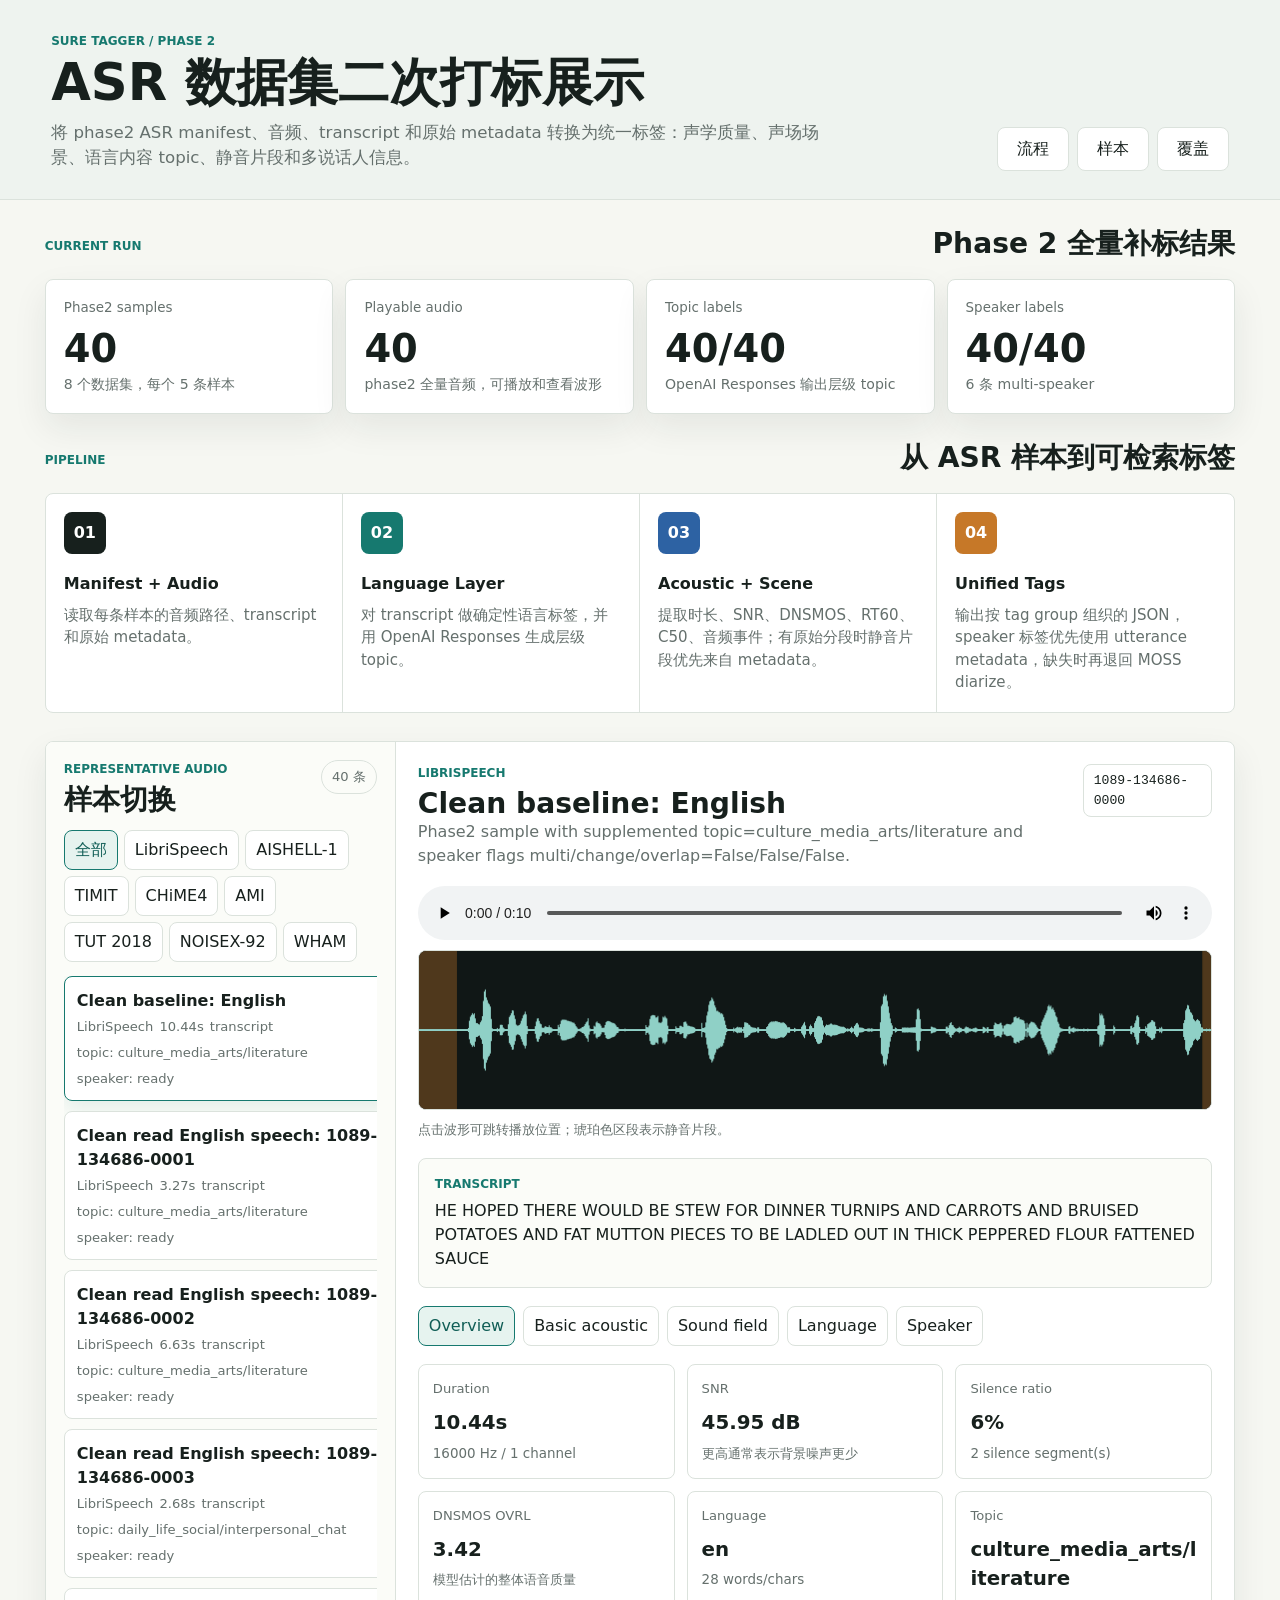
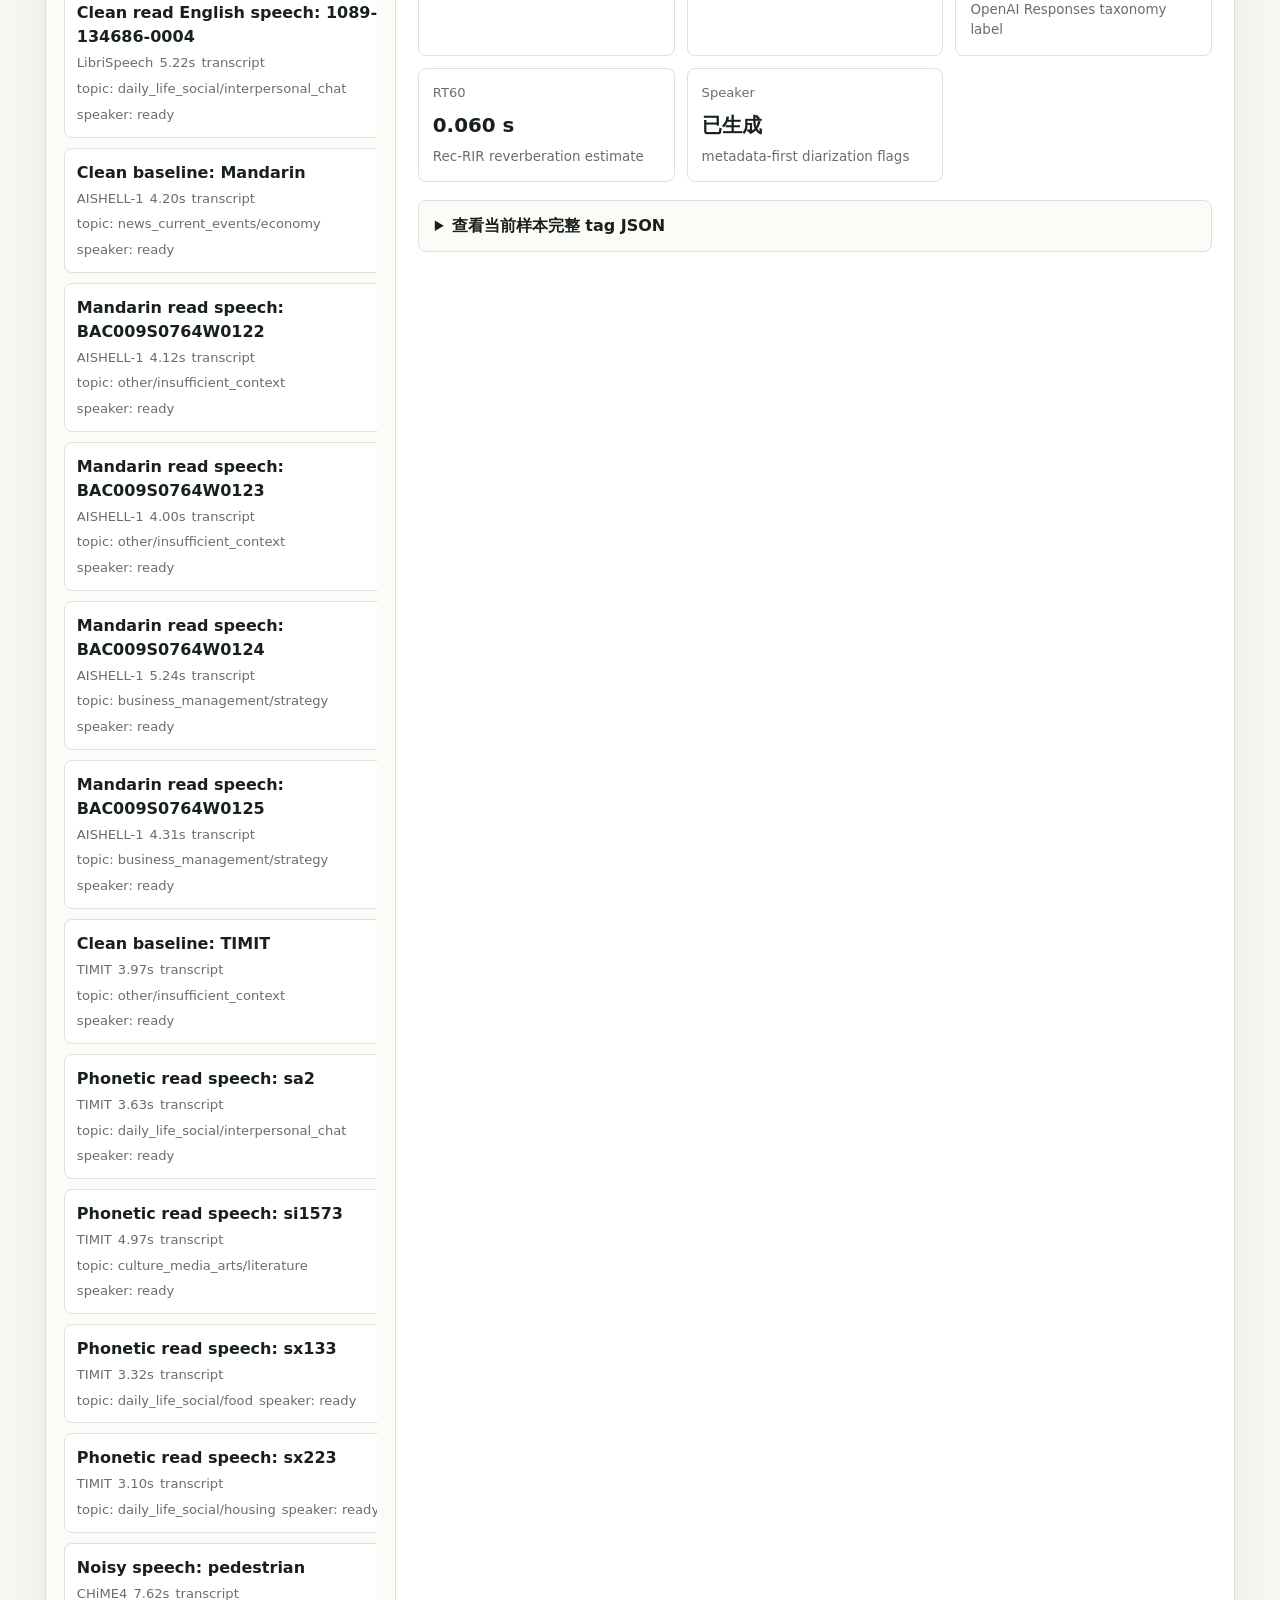
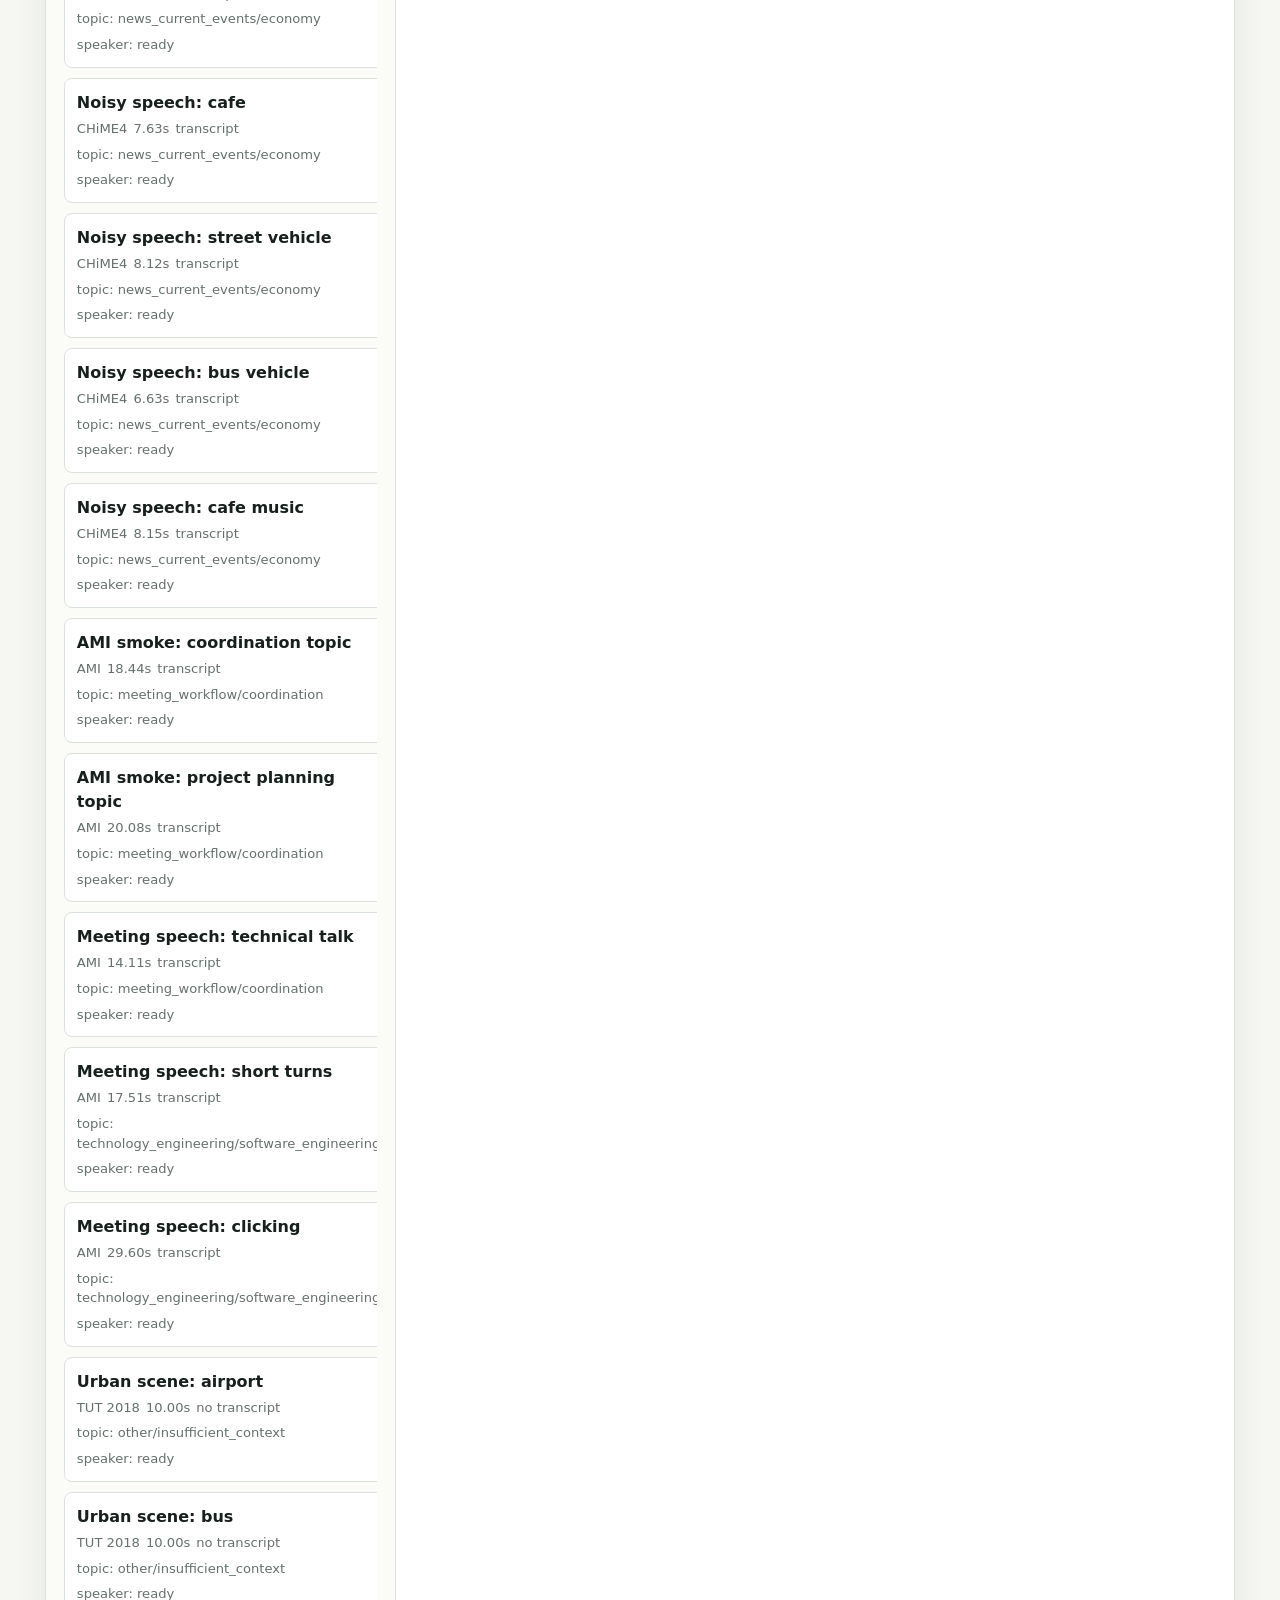
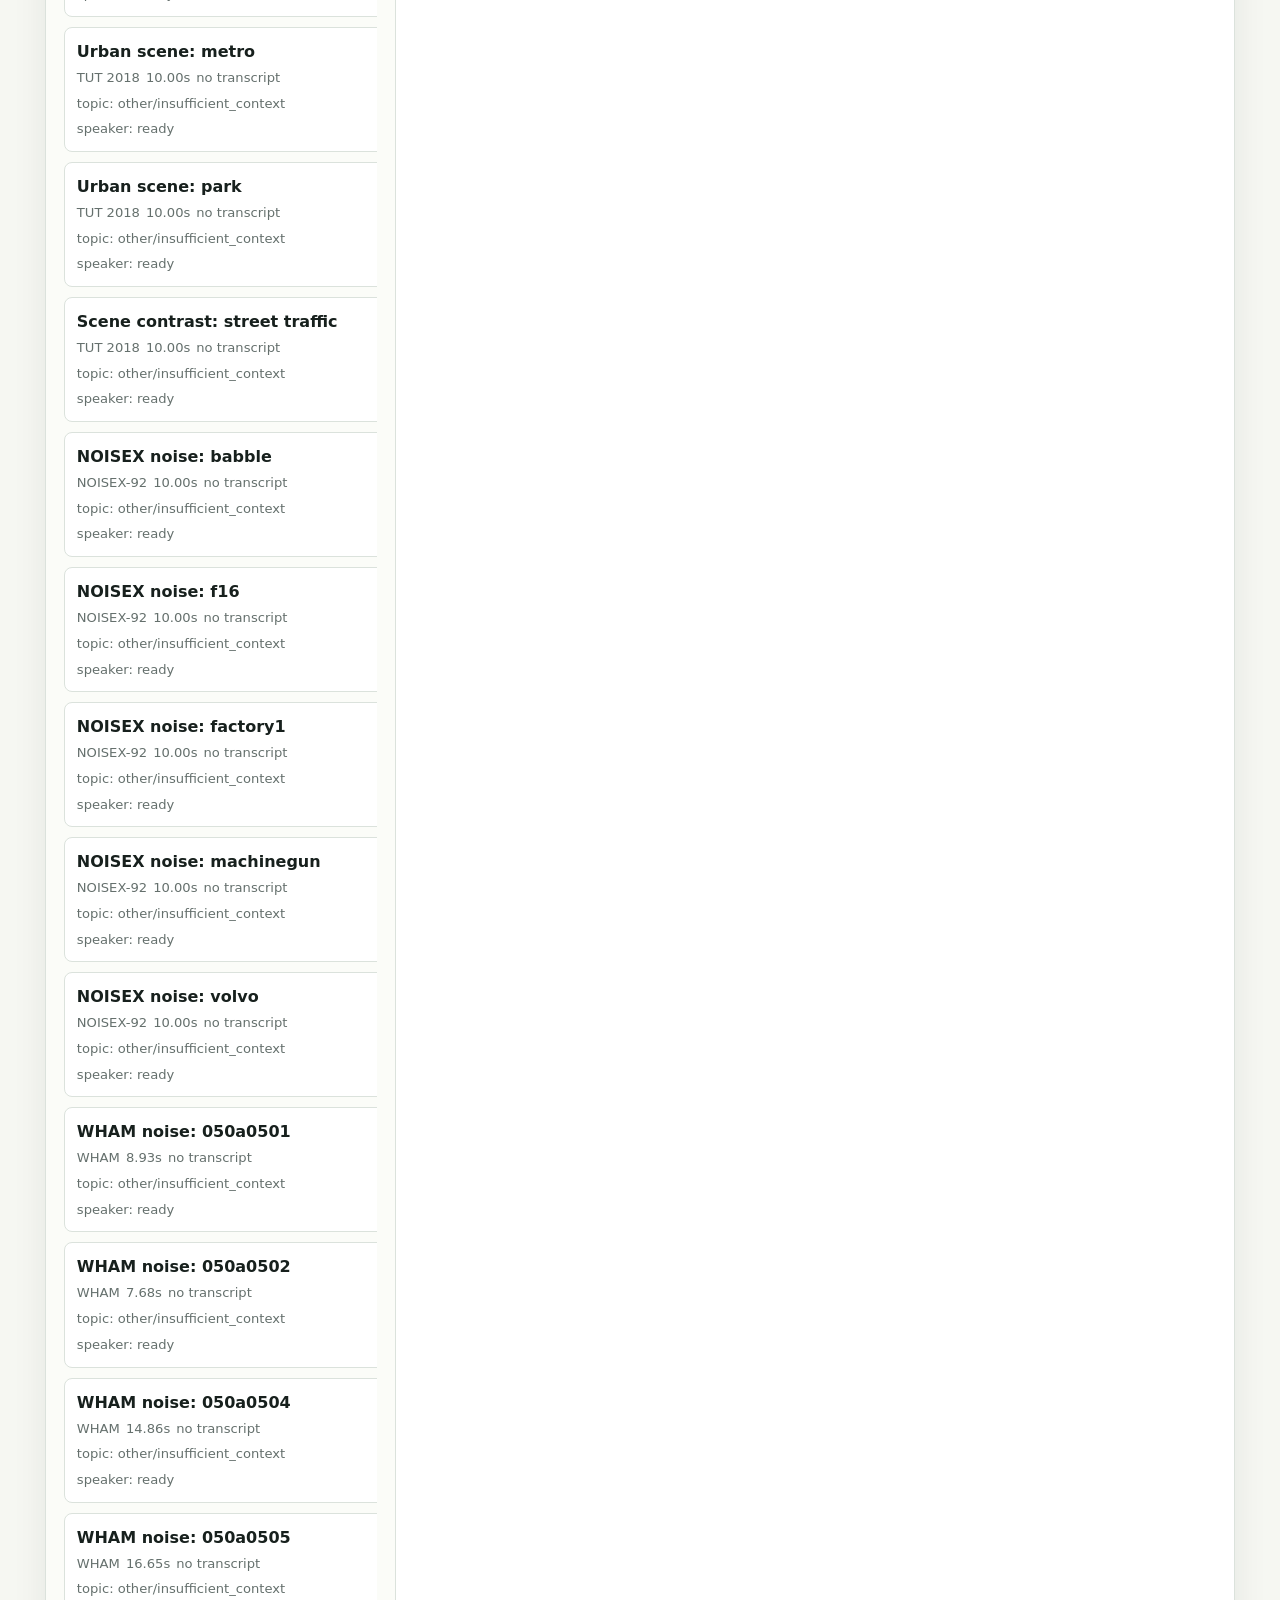
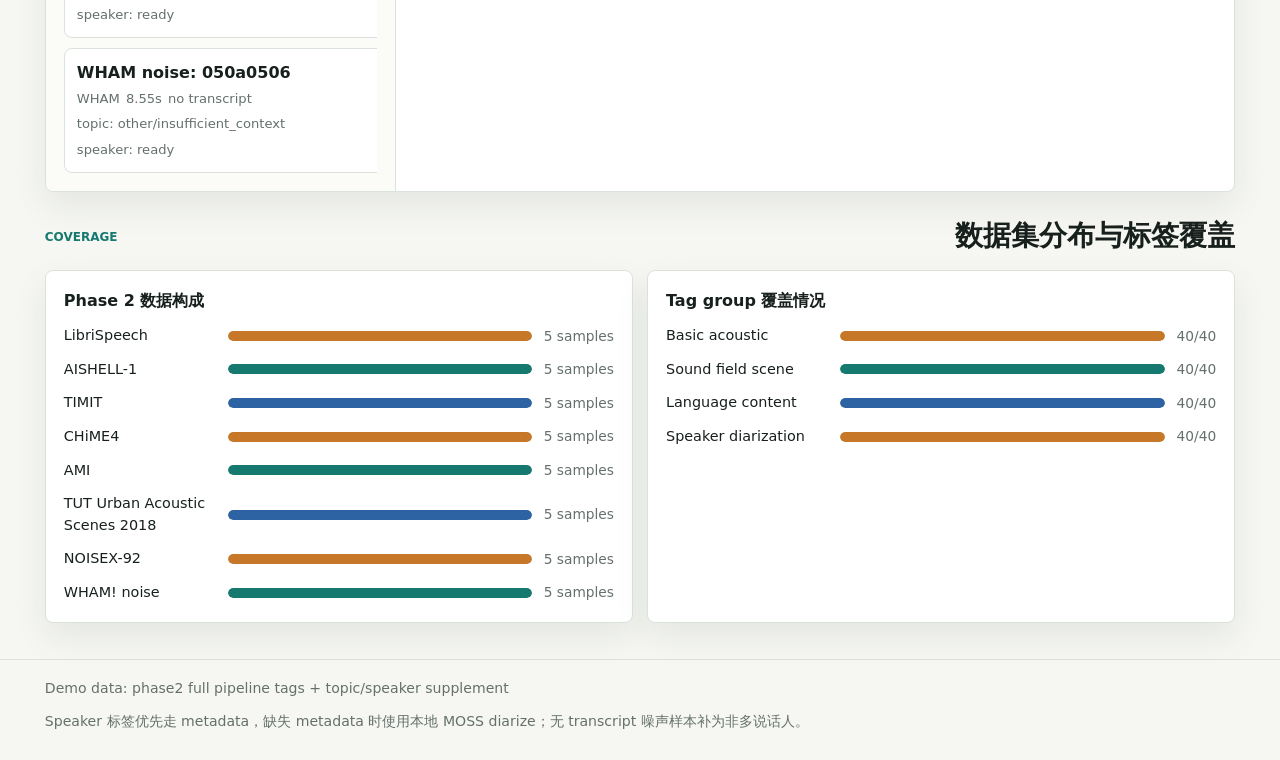
==== index.html @ 0c5f57d6 "Publish full phase2 topic speaker demo" ====
<!doctype html>
<html lang="zh-CN">
  <head>
    <meta charset="utf-8" />
    <meta name="viewport" content="width=device-width, initial-scale=1" />
    <title>ASR 数据集二次打标 Demo</title>
    <link rel="stylesheet" href="styles.css" />
  </head>
  <body>
    <header class="topbar">
      <div>
        <p class="eyebrow">Sure Tagger / Phase 2</p>
        <h1>ASR 数据集二次打标展示</h1>
        <p class="lead">
          将 phase2 ASR manifest、音频、transcript 和原始 metadata 转换为统一标签：声学质量、声场场景、语言内容 topic、静音片段和多说话人信息。
        </p>
      </div>
      <nav class="topnav" aria-label="页面导航">
        <a href="#workflow">流程</a>
        <a href="#samples">样本</a>
        <a href="#coverage">覆盖</a>
      </nav>
    </header>

    <main>
      <section class="summary-band" aria-labelledby="summary-title">
        <div class="section-heading">
          <p class="eyebrow">Current run</p>
          <h2 id="summary-title">Phase 2 全量补标结果</h2>
        </div>
        <div class="metric-grid" id="metricGrid"></div>
      </section>

      <section class="workflow-band" id="workflow" aria-labelledby="workflow-title">
        <div class="section-heading">
          <p class="eyebrow">Pipeline</p>
          <h2 id="workflow-title">从 ASR 样本到可检索标签</h2>
        </div>
        <div class="pipeline">
          <article class="pipeline-step">
            <span class="step-index">01</span>
            <h3>Manifest + Audio</h3>
            <p>读取每条样本的音频路径、transcript 和原始 metadata。</p>
          </article>
          <article class="pipeline-step">
            <span class="step-index">02</span>
            <h3>Language Layer</h3>
            <p>对 transcript 做确定性语言标签，并用 OpenAI Responses 生成层级 topic。</p>
          </article>
          <article class="pipeline-step">
            <span class="step-index">03</span>
            <h3>Acoustic + Scene</h3>
            <p>提取时长、SNR、DNSMOS、RT60、C50、音频事件；有原始分段时静音片段优先来自 metadata。</p>
          </article>
          <article class="pipeline-step">
            <span class="step-index">04</span>
            <h3>Unified Tags</h3>
            <p>输出按 tag group 组织的 JSON，speaker 标签优先使用 utterance metadata，缺失时再退回 MOSS diarize。</p>
          </article>
        </div>
      </section>

      <section class="workspace" id="samples" aria-labelledby="samples-title">
        <aside class="sample-rail">
          <div class="rail-heading">
            <div>
              <p class="eyebrow">Representative audio</p>
              <h2 id="samples-title">样本切换</h2>
            </div>
            <span class="count-pill" id="visibleCount"></span>
          </div>
          <div class="filter-row" id="filterRow" aria-label="按数据集筛选"></div>
          <div class="sample-list" id="sampleList"></div>
        </aside>

        <section class="sample-detail" aria-live="polite">
          <div class="detail-header">
            <div>
              <p class="eyebrow" id="activeDataset"></p>
              <h2 id="activeTitle"></h2>
              <p class="sample-note" id="activeNote"></p>
            </div>
            <div class="sample-id" id="activeSampleId"></div>
          </div>

          <div class="audio-stage">
            <audio id="audioPlayer" controls preload="metadata"></audio>
            <canvas id="waveform" height="160" aria-label="音频波形"></canvas>
            <div class="waveform-hint">点击波形可跳转播放位置；琥珀色区段表示静音片段。</div>
          </div>

          <div class="transcript-strip">
            <div>
              <p class="eyebrow">Transcript</p>
              <p class="transcript" id="transcriptText"></p>
            </div>
          </div>

          <div class="tag-toolbar" id="tagToolbar" role="tablist" aria-label="标签分组"></div>
          <div class="tag-grid" id="tagGrid"></div>

          <details class="json-panel">
            <summary>查看当前样本完整 tag JSON</summary>
            <pre id="rawJson"></pre>
          </details>
        </section>
      </section>

      <section class="coverage-band" id="coverage" aria-labelledby="coverage-title">
        <div class="section-heading">
          <p class="eyebrow">Coverage</p>
          <h2 id="coverage-title">数据集分布与标签覆盖</h2>
        </div>
        <div class="coverage-grid">
          <div class="coverage-panel">
            <h3>Phase 2 数据构成</h3>
            <div id="datasetBars"></div>
          </div>
          <div class="coverage-panel">
            <h3>Tag group 覆盖情况</h3>
            <div id="coverageBars"></div>
          </div>
        </div>
      </section>
    </main>

    <footer class="footer">
      <span>Demo data: phase2 full pipeline tags + topic/speaker supplement</span>
      <span>Speaker 标签优先走 metadata，缺失 metadata 时使用本地 MOSS diarize；无 transcript 噪声样本补为非多说话人。</span>
    </footer>

    <script src="data.js"></script>
    <script src="app.js"></script>
  </body>
</html>
---- styles.css ----
:root {
  --bg: #f6f7f2;
  --surface: #ffffff;
  --surface-strong: #eef3ef;
  --ink: #17201d;
  --muted: #65706d;
  --line: #dbe2dc;
  --teal: #16796f;
  --blue: #2d62a3;
  --amber: #c67828;
  --red: #b14b4b;
  --violet: #6a5aa8;
  --shadow: 0 14px 34px rgba(30, 42, 38, 0.08);
}

* {
  box-sizing: border-box;
}

html {
  scroll-behavior: smooth;
}

body {
  margin: 0;
  background: var(--bg);
  color: var(--ink);
  font-family:
    Inter, ui-sans-serif, system-ui, -apple-system, BlinkMacSystemFont, "Segoe UI",
    sans-serif;
  line-height: 1.5;
}

button,
input,
select,
textarea {
  font: inherit;
}

button {
  cursor: pointer;
}

.topbar {
  display: grid;
  grid-template-columns: minmax(0, 1fr) auto;
  gap: 24px;
  align-items: end;
  padding: 32px clamp(18px, 4vw, 56px) 28px;
  background: var(--surface-strong);
  border-bottom: 1px solid var(--line);
}

.eyebrow {
  margin: 0 0 6px;
  color: var(--teal);
  font-size: 0.75rem;
  font-weight: 760;
  letter-spacing: 0;
  text-transform: uppercase;
}

h1,
h2,
h3,
p {
  margin-top: 0;
}

h1 {
  max-width: 920px;
  margin-bottom: 12px;
  font-size: clamp(2rem, 4vw, 4.4rem);
  line-height: 1.04;
  letter-spacing: 0;
}

h2 {
  margin-bottom: 0;
  font-size: clamp(1.35rem, 2.2vw, 2rem);
  line-height: 1.15;
}

h3 {
  margin-bottom: 8px;
  font-size: 1rem;
}

.lead {
  max-width: 780px;
  margin-bottom: 0;
  color: var(--muted);
  font-size: 1.04rem;
}

.topnav {
  display: flex;
  flex-wrap: wrap;
  gap: 8px;
  justify-content: flex-end;
}

.topnav a {
  min-width: 72px;
  padding: 9px 12px;
  border: 1px solid var(--line);
  border-radius: 8px;
  color: var(--ink);
  text-align: center;
  text-decoration: none;
  background: var(--surface);
}

.topnav a:hover {
  border-color: var(--teal);
  color: var(--teal);
}

main {
  display: grid;
  gap: 28px;
  padding: 28px clamp(14px, 3.5vw, 48px) 36px;
}

.summary-band,
.workflow-band,
.coverage-band {
  display: grid;
  gap: 18px;
}

.section-heading {
  display: flex;
  justify-content: space-between;
  gap: 18px;
  align-items: end;
}

.metric-grid {
  display: grid;
  grid-template-columns: repeat(4, minmax(0, 1fr));
  gap: 12px;
}

.metric-card {
  min-height: 118px;
  padding: 18px;
  border: 1px solid var(--line);
  border-radius: 8px;
  background: var(--surface);
  box-shadow: var(--shadow);
}

.metric-label {
  margin-bottom: 12px;
  color: var(--muted);
  font-size: 0.84rem;
}

.metric-value {
  margin-bottom: 6px;
  font-size: clamp(1.8rem, 3vw, 3rem);
  font-weight: 780;
  line-height: 1;
}

.metric-caption {
  margin-bottom: 0;
  color: var(--muted);
  font-size: 0.88rem;
}

.pipeline {
  display: grid;
  grid-template-columns: repeat(4, minmax(0, 1fr));
  border: 1px solid var(--line);
  border-radius: 8px;
  overflow: hidden;
  background: var(--surface);
}

.pipeline-step {
  min-height: 184px;
  padding: 18px;
  border-right: 1px solid var(--line);
}

.pipeline-step:last-child {
  border-right: 0;
}

.step-index {
  display: inline-flex;
  width: 42px;
  height: 42px;
  align-items: center;
  justify-content: center;
  margin-bottom: 18px;
  border-radius: 8px;
  background: var(--ink);
  color: white;
  font-weight: 760;
}

.pipeline-step:nth-child(2) .step-index {
  background: var(--teal);
}

.pipeline-step:nth-child(3) .step-index {
  background: var(--blue);
}

.pipeline-step:nth-child(4) .step-index {
  background: var(--amber);
}

.pipeline-step p {
  margin-bottom: 0;
  color: var(--muted);
  font-size: 0.94rem;
}

.workspace {
  display: grid;
  grid-template-columns: minmax(280px, 350px) minmax(0, 1fr);
  min-height: 680px;
  border: 1px solid var(--line);
  border-radius: 8px;
  overflow: hidden;
  background: var(--surface);
  box-shadow: var(--shadow);
}

.sample-rail {
  display: grid;
  grid-template-rows: auto auto minmax(0, 1fr);
  gap: 14px;
  padding: 18px;
  border-right: 1px solid var(--line);
  background: #fbfcf8;
}

.rail-heading,
.detail-header {
  display: flex;
  gap: 16px;
  align-items: flex-start;
  justify-content: space-between;
}

.count-pill,
.sample-id {
  display: inline-flex;
  max-width: 220px;
  min-height: 34px;
  align-items: center;
  justify-content: center;
  padding: 6px 10px;
  border: 1px solid var(--line);
  border-radius: 999px;
  color: var(--muted);
  font-size: 0.82rem;
  white-space: nowrap;
}

.sample-id {
  border-radius: 8px;
  color: var(--ink);
  font-family: ui-monospace, SFMono-Regular, Menlo, Consolas, monospace;
  white-space: normal;
  overflow-wrap: anywhere;
}

.filter-row {
  display: flex;
  flex-wrap: wrap;
  gap: 6px;
}

.filter-row button,
.tag-toolbar button {
  min-height: 36px;
  padding: 7px 10px;
  border: 1px solid var(--line);
  border-radius: 8px;
  background: var(--surface);
  color: var(--ink);
}

.filter-row button:hover,
.tag-toolbar button:hover {
  border-color: var(--teal);
}

.filter-row button.is-active,
.tag-toolbar button.is-active {
  border-color: var(--teal);
  background: #e6f3ef;
  color: #0f5d55;
}

.sample-list {
  display: grid;
  align-content: start;
  gap: 10px;
  min-height: 0;
  overflow: auto;
  padding-right: 2px;
}

.sample-button {
  width: 100%;
  padding: 12px;
  border: 1px solid var(--line);
  border-radius: 8px;
  background: var(--surface);
  color: var(--ink);
  text-align: left;
}

.sample-button:hover,
.sample-button.is-active {
  border-color: var(--teal);
  box-shadow: 0 8px 20px rgba(22, 121, 111, 0.1);
}

.sample-title {
  display: flex;
  gap: 8px;
  align-items: center;
  justify-content: space-between;
  margin-bottom: 4px;
  font-weight: 750;
}

.sample-meta {
  display: flex;
  flex-wrap: wrap;
  gap: 6px;
  color: var(--muted);
  font-size: 0.82rem;
}

.dataset-dot {
  width: 10px;
  height: 10px;
  flex: 0 0 auto;
  border-radius: 50%;
  background: var(--teal);
}

.sample-detail {
  display: grid;
  align-content: start;
  gap: 18px;
  min-width: 0;
  padding: 22px;
}

.sample-note {
  max-width: 760px;
  margin-bottom: 0;
  color: var(--muted);
}

.audio-stage {
  display: grid;
  gap: 10px;
}

audio {
  width: 100%;
}

#waveform {
  display: block;
  width: 100%;
  height: 160px;
  border: 1px solid var(--line);
  border-radius: 8px;
  background: #101716;
}

.waveform-hint {
  color: var(--muted);
  font-size: 0.84rem;
}

.transcript-strip {
  padding: 16px;
  border: 1px solid var(--line);
  border-radius: 8px;
  background: #fbfcf8;
}

.transcript {
  margin-bottom: 0;
  color: var(--ink);
  font-size: 1rem;
}

.transcript.is-empty {
  color: var(--muted);
}

.tag-toolbar {
  display: flex;
  flex-wrap: wrap;
  gap: 8px;
}

.tag-grid {
  display: grid;
  grid-template-columns: repeat(3, minmax(0, 1fr));
  gap: 12px;
}

.tag-card {
  min-height: 104px;
  padding: 14px;
  border: 1px solid var(--line);
  border-radius: 8px;
  background: var(--surface);
}

.tag-card.is-null {
  background: #f7f7f2;
}

.tag-label {
  margin-bottom: 9px;
  color: var(--muted);
  font-size: 0.82rem;
}

.tag-value {
  margin-bottom: 6px;
  font-size: 1.24rem;
  font-weight: 760;
  overflow-wrap: anywhere;
}

.tag-subtext {
  margin-bottom: 0;
  color: var(--muted);
  font-size: 0.84rem;
  overflow-wrap: anywhere;
}

.badge-row {
  display: flex;
  flex-wrap: wrap;
  gap: 6px;
}

.badge {
  display: inline-flex;
  min-height: 28px;
  align-items: center;
  padding: 4px 8px;
  border-radius: 999px;
  background: #edf1f6;
  color: #294a73;
  font-size: 0.82rem;
  font-weight: 680;
}

.badge.teal {
  background: #e6f3ef;
  color: #0f5d55;
}

.badge.amber {
  background: #f8ebda;
  color: #86501c;
}

.badge.red {
  background: #f8e5e3;
  color: #8a3939;
}

.json-panel {
  border: 1px solid var(--line);
  border-radius: 8px;
  background: #fbfcf8;
}

.json-panel summary {
  padding: 13px 16px;
  cursor: pointer;
  font-weight: 720;
}

.json-panel pre {
  max-height: 420px;
  margin: 0;
  padding: 0 16px 16px;
  overflow: auto;
  color: #28302d;
  font-size: 0.86rem;
  line-height: 1.55;
  white-space: pre-wrap;
}

.coverage-grid {
  display: grid;
  grid-template-columns: repeat(2, minmax(0, 1fr));
  gap: 14px;
}

.coverage-panel {
  padding: 18px;
  border: 1px solid var(--line);
  border-radius: 8px;
  background: var(--surface);
  box-shadow: var(--shadow);
}

.bar-row {
  display: grid;
  grid-template-columns: minmax(120px, 1fr) minmax(140px, 2fr) auto;
  gap: 12px;
  align-items: center;
  margin-top: 12px;
}

.bar-label {
  color: var(--ink);
  font-size: 0.9rem;
  overflow-wrap: anywhere;
}

.bar-track {
  height: 10px;
  border-radius: 999px;
  overflow: hidden;
  background: #e9eee8;
}

.bar-fill {
  height: 100%;
  border-radius: 999px;
  background: var(--teal);
}

.bar-row:nth-child(3n) .bar-fill {
  background: var(--blue);
}

.bar-row:nth-child(3n + 1) .bar-fill {
  background: var(--amber);
}

.bar-value {
  color: var(--muted);
  font-size: 0.86rem;
  white-space: nowrap;
}

.footer {
  display: flex;
  flex-wrap: wrap;
  gap: 12px;
  justify-content: space-between;
  padding: 18px clamp(14px, 3.5vw, 48px) 28px;
  border-top: 1px solid var(--line);
  color: var(--muted);
  font-size: 0.88rem;
}

@media (max-width: 1040px) {
  .metric-grid,
  .pipeline,
  .tag-grid {
    grid-template-columns: repeat(2, minmax(0, 1fr));
  }

  .pipeline-step:nth-child(2) {
    border-right: 0;
  }

  .pipeline-step {
    border-bottom: 1px solid var(--line);
  }

  .pipeline-step:nth-child(n + 3) {
    border-bottom: 0;
  }

  .workspace,
  .coverage-grid {
    grid-template-columns: 1fr;
  }

  .sample-rail {
    border-right: 0;
    border-bottom: 1px solid var(--line);
  }

  .sample-list {
    max-height: 360px;
  }
}

@media (max-width: 680px) {
  .topbar {
    grid-template-columns: 1fr;
    align-items: start;
  }

  .topnav {
    justify-content: flex-start;
  }

  .metric-grid,
  .pipeline,
  .tag-grid {
    grid-template-columns: 1fr;
  }

  .pipeline-step,
  .pipeline-step:nth-child(2),
  .pipeline-step:nth-child(n + 3) {
    border-right: 0;
    border-bottom: 1px solid var(--line);
  }

  .pipeline-step:last-child {
    border-bottom: 0;
  }

  .bar-row {
    grid-template-columns: 1fr;
    gap: 6px;
  }

  .detail-header,
  .rail-heading,
  .section-heading {
    display: grid;
  }
}
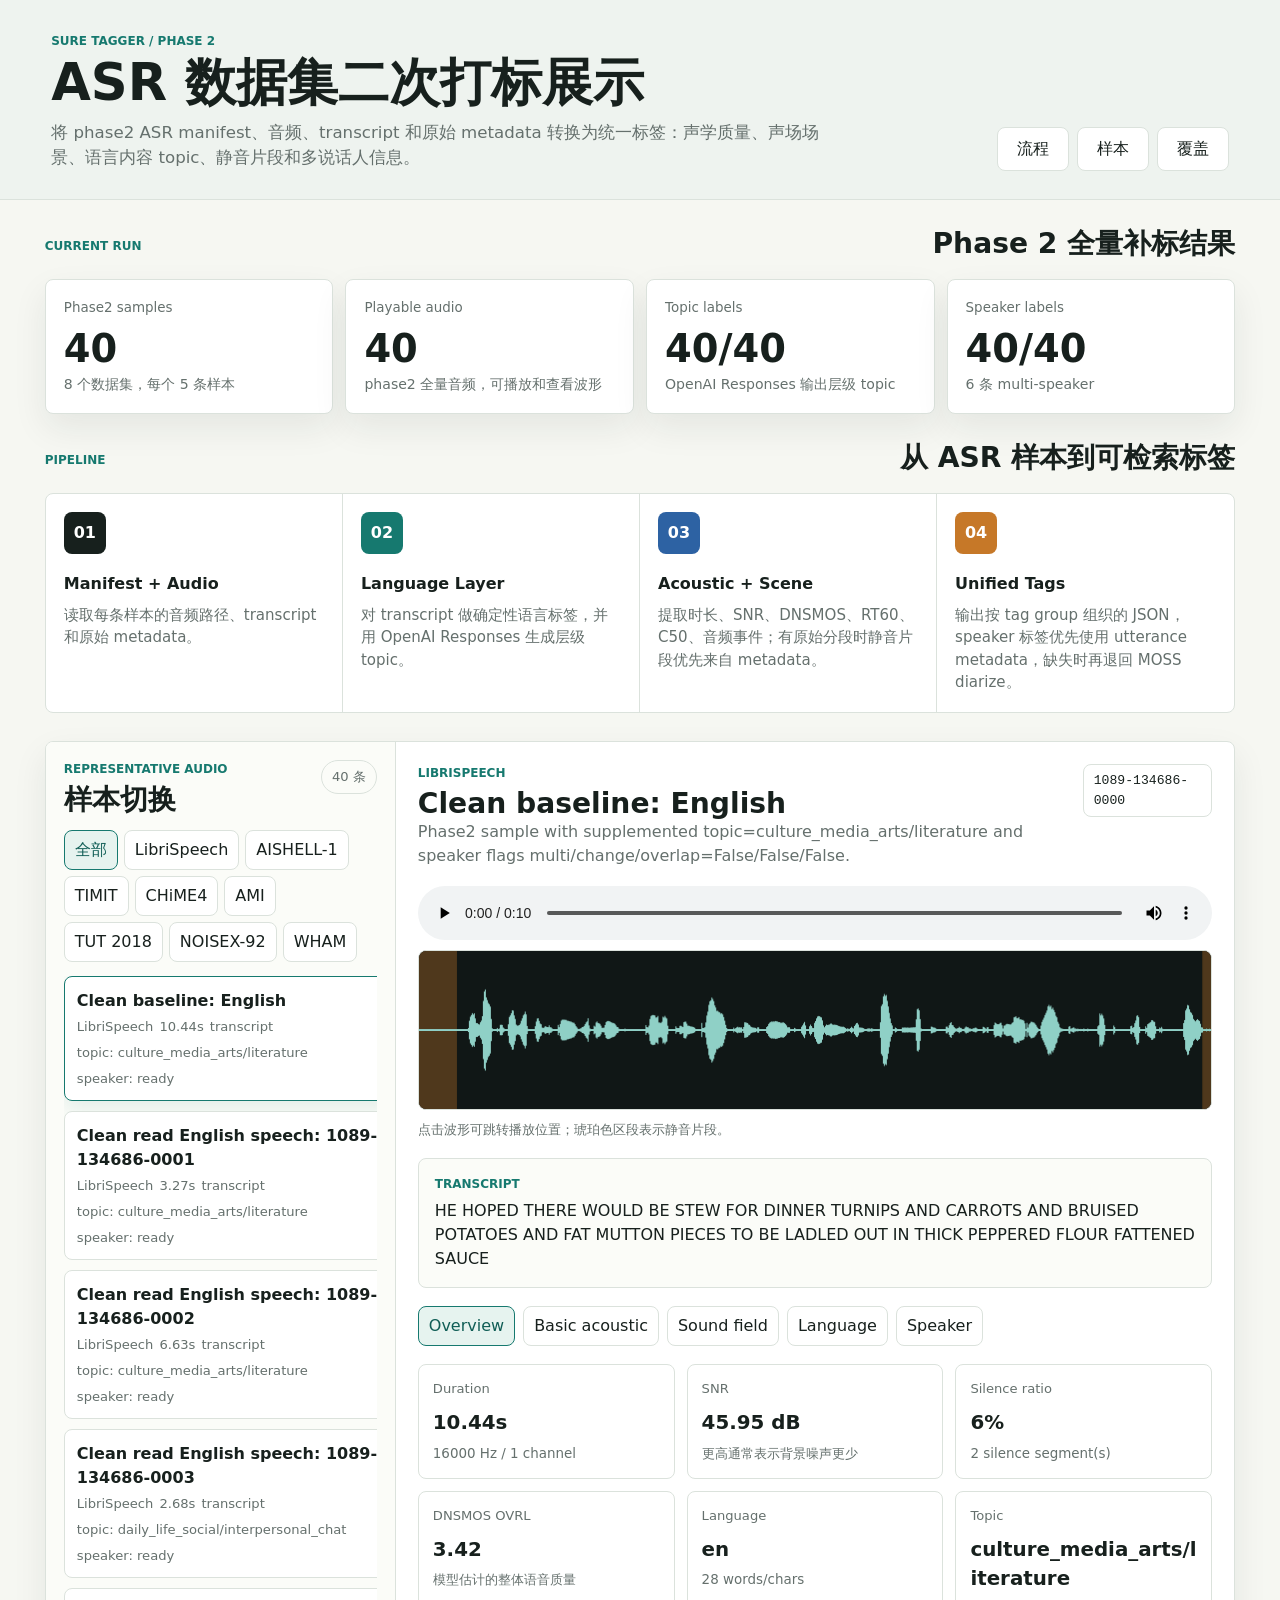
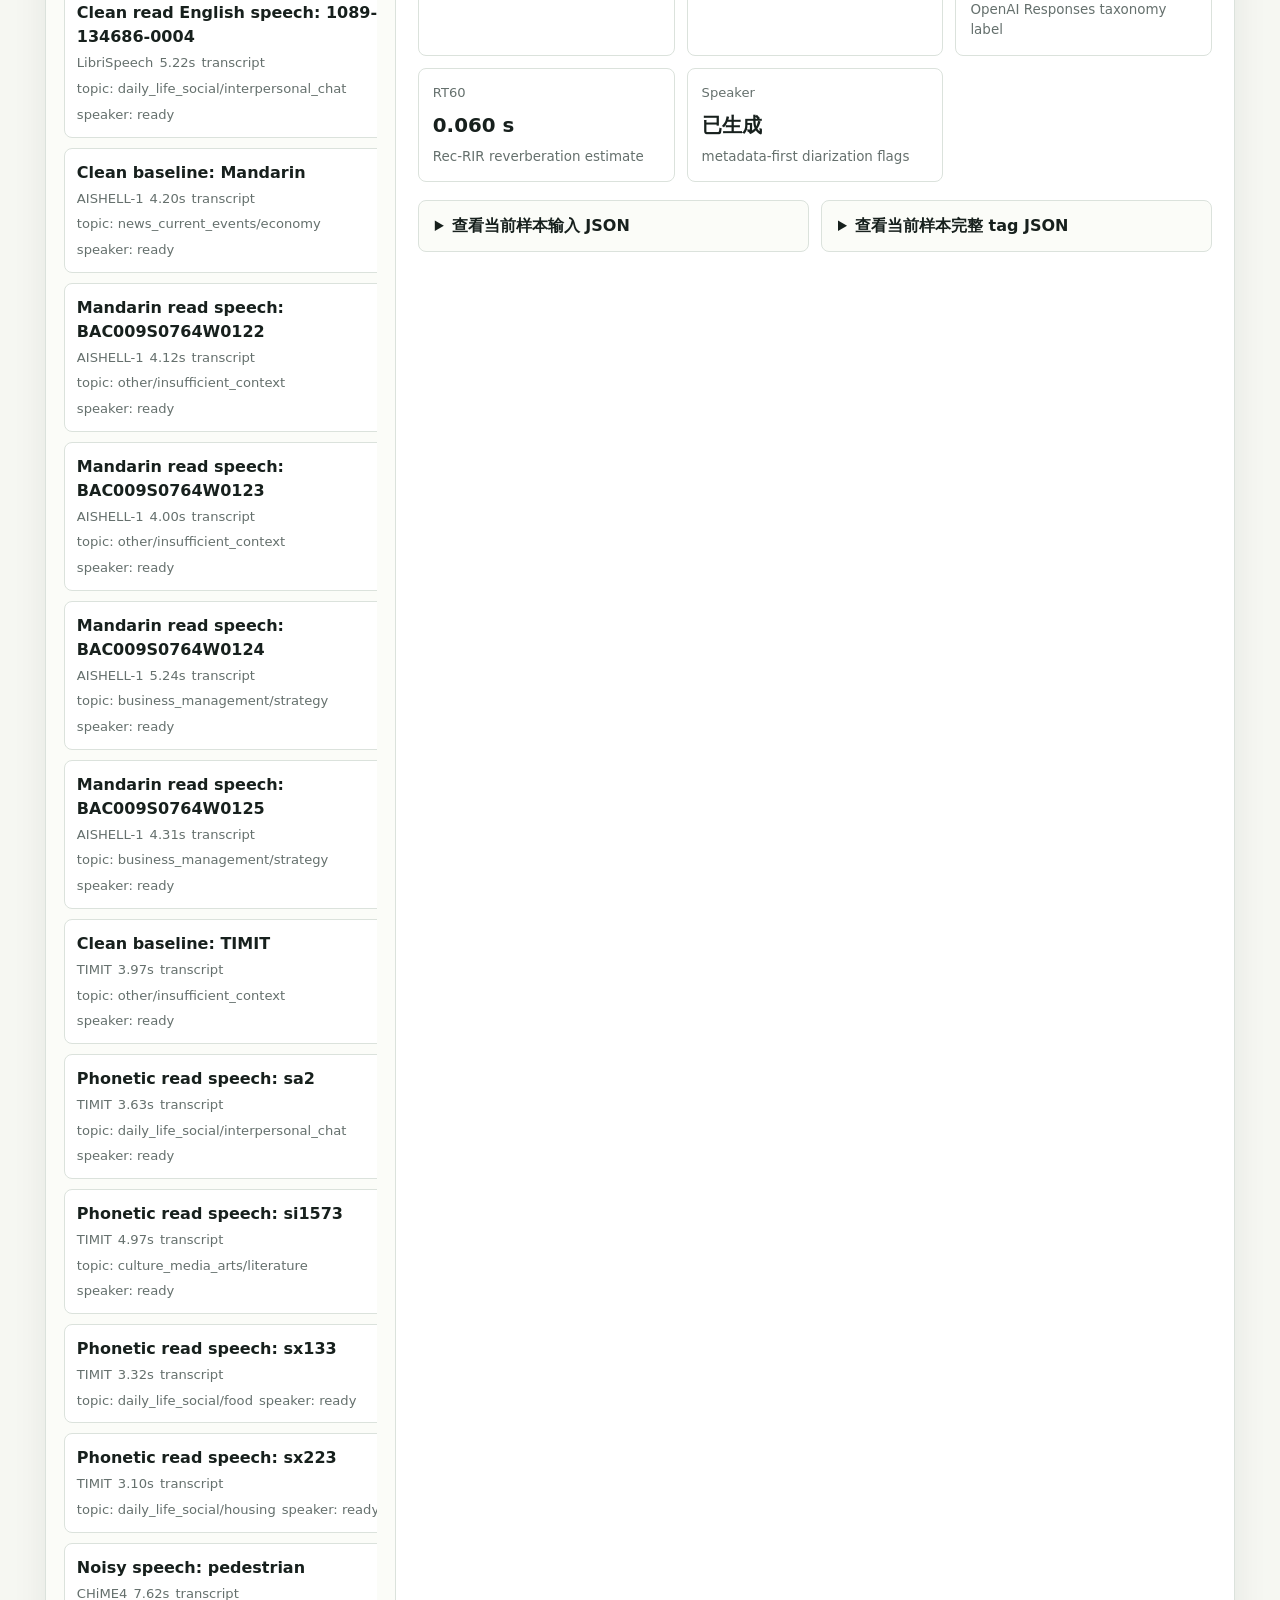
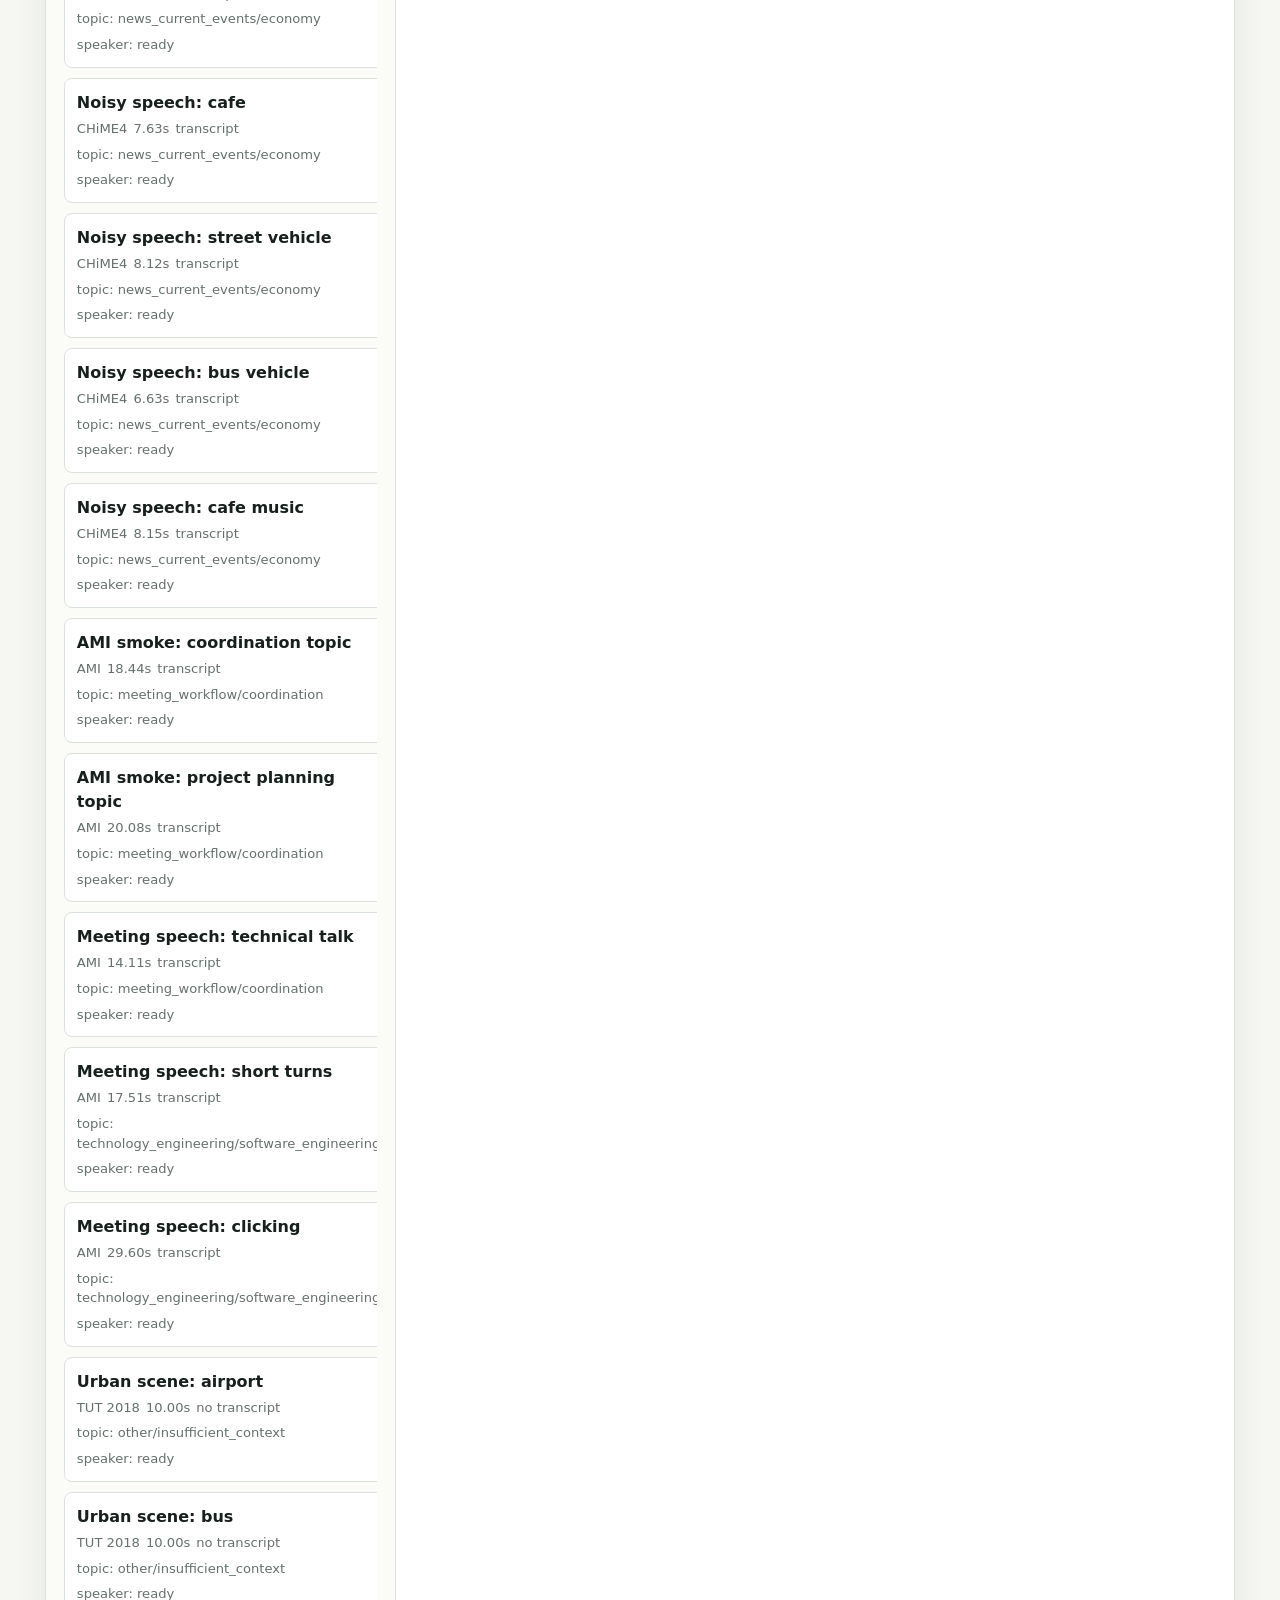
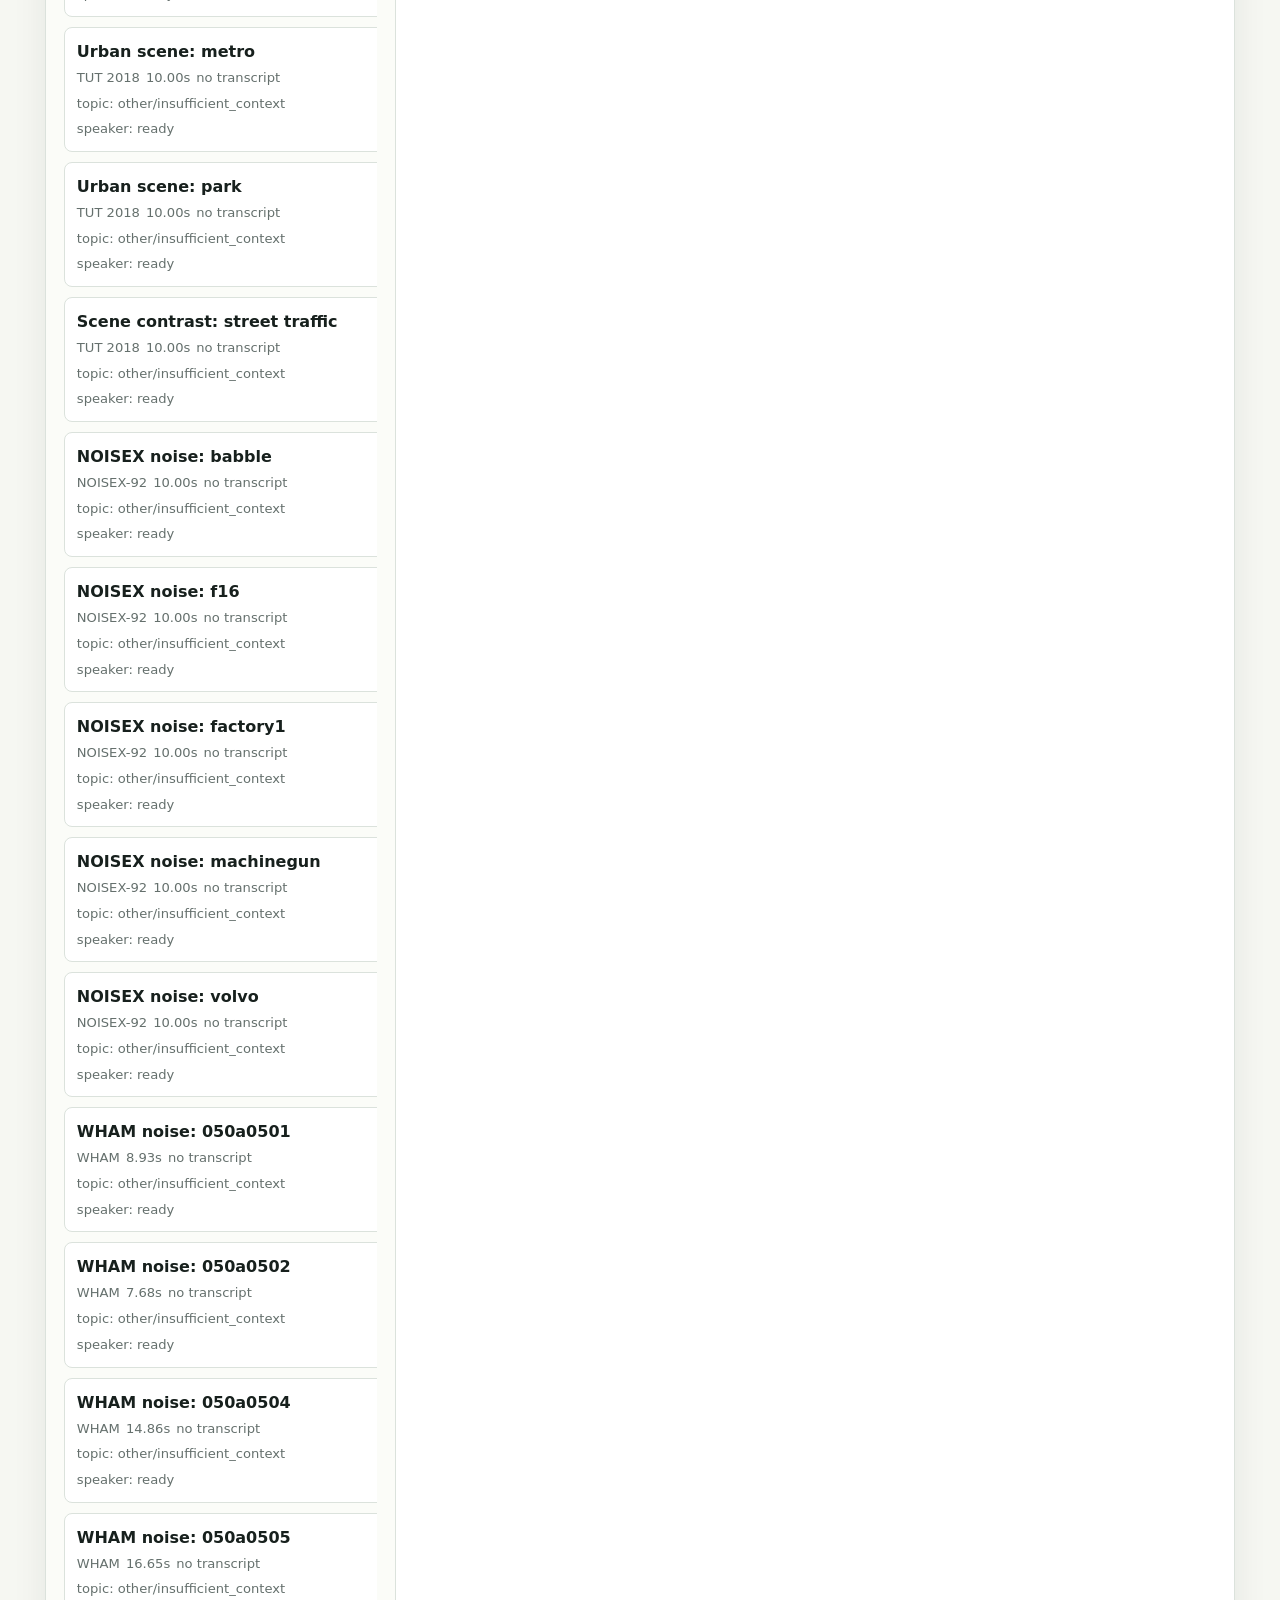
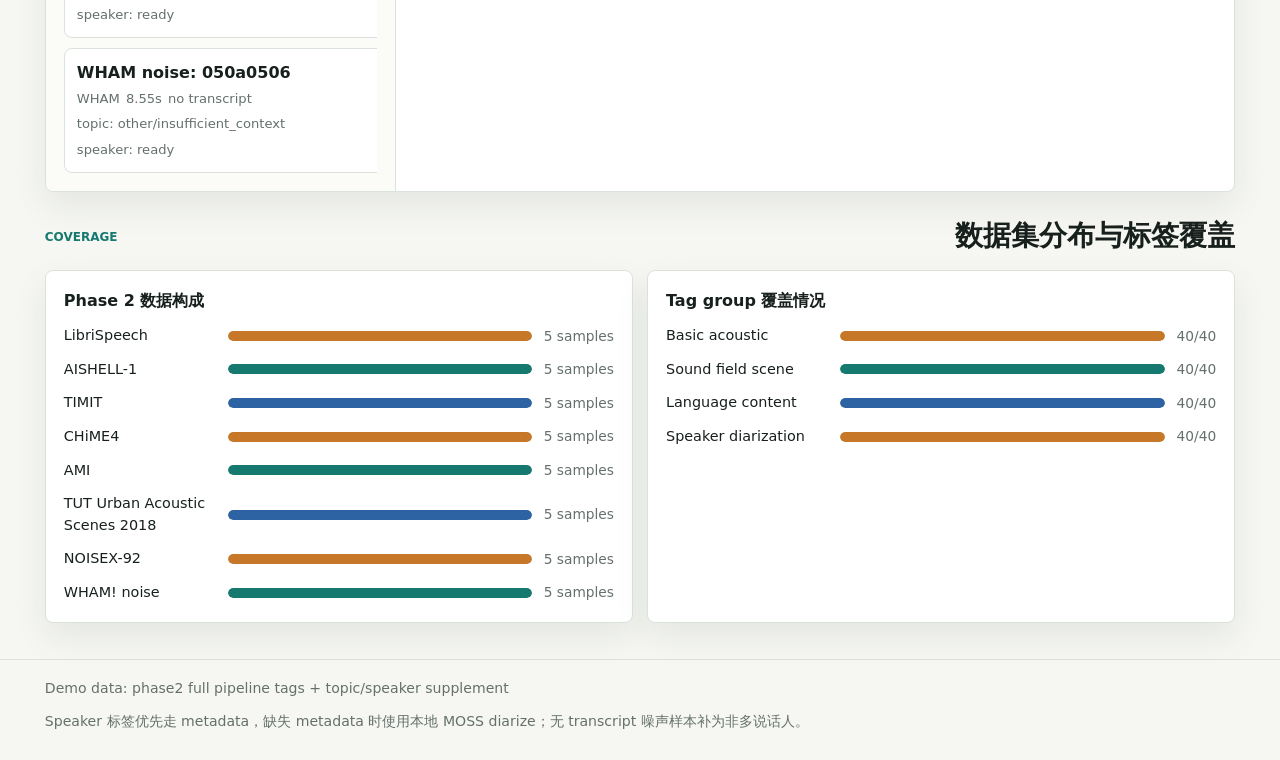
==== commit ab1ce3e5: "Show input JSON in demo" ====
--- a/index.html
+++ b/index.html
@@ -99,10 +99,16 @@
           <div class="tag-toolbar" id="tagToolbar" role="tablist" aria-label="标签分组"></div>
           <div class="tag-grid" id="tagGrid"></div>
 
-          <details class="json-panel">
-            <summary>查看当前样本完整 tag JSON</summary>
-            <pre id="rawJson"></pre>
-          </details>
+          <div class="json-panels">
+            <details class="json-panel">
+              <summary>查看当前样本输入 JSON</summary>
+              <pre id="inputJson"></pre>
+            </details>
+            <details class="json-panel">
+              <summary>查看当前样本完整 tag JSON</summary>
+              <pre id="rawJson"></pre>
+            </details>
+          </div>
         </section>
       </section>
 
--- a/styles.css
+++ b/styles.css
@@ -481,7 +481,14 @@
   color: #8a3939;
 }
 
+.json-panels {
+  display: grid;
+  grid-template-columns: repeat(2, minmax(0, 1fr));
+  gap: 12px;
+}
+
 .json-panel {
+  min-width: 0;
   border: 1px solid var(--line);
   border-radius: 8px;
   background: #fbfcf8;
@@ -590,7 +597,8 @@
   }
 
   .workspace,
-  .coverage-grid {
+  .coverage-grid,
+  .json-panels {
     grid-template-columns: 1fr;
   }
 
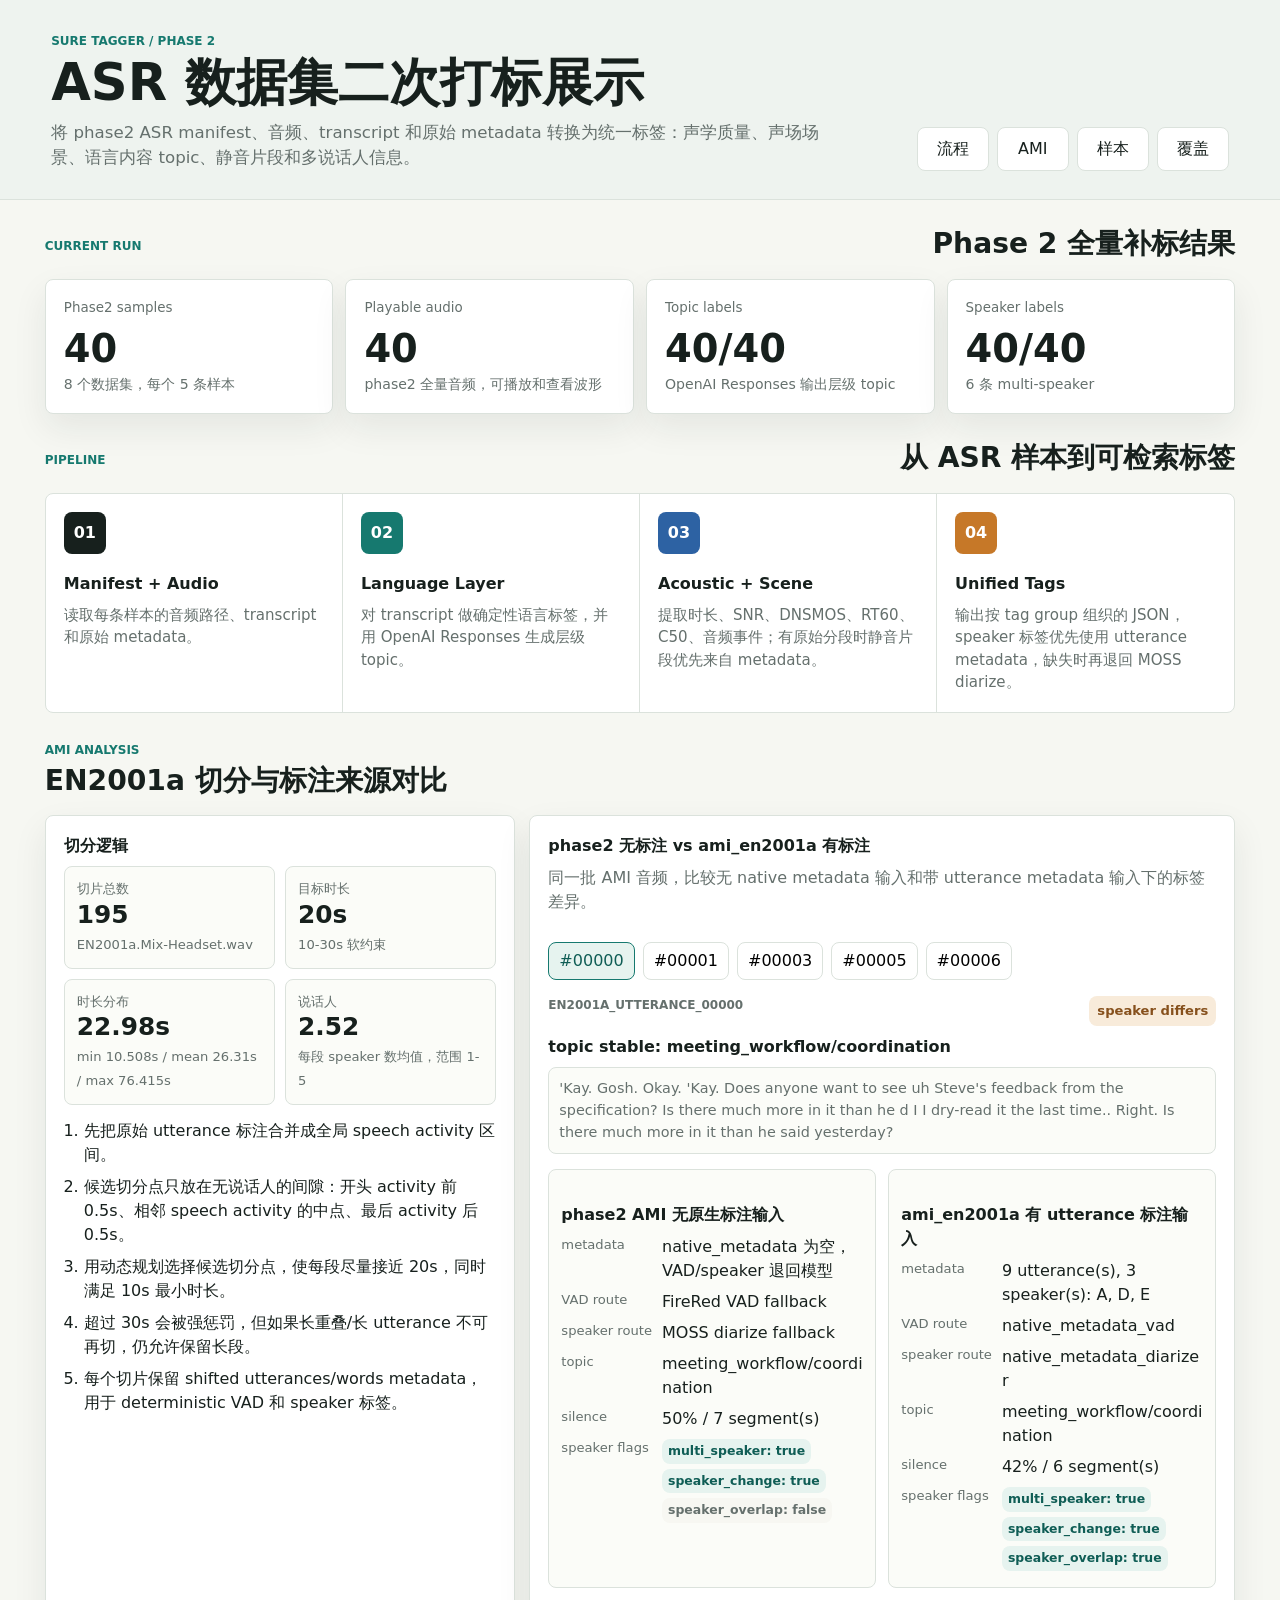
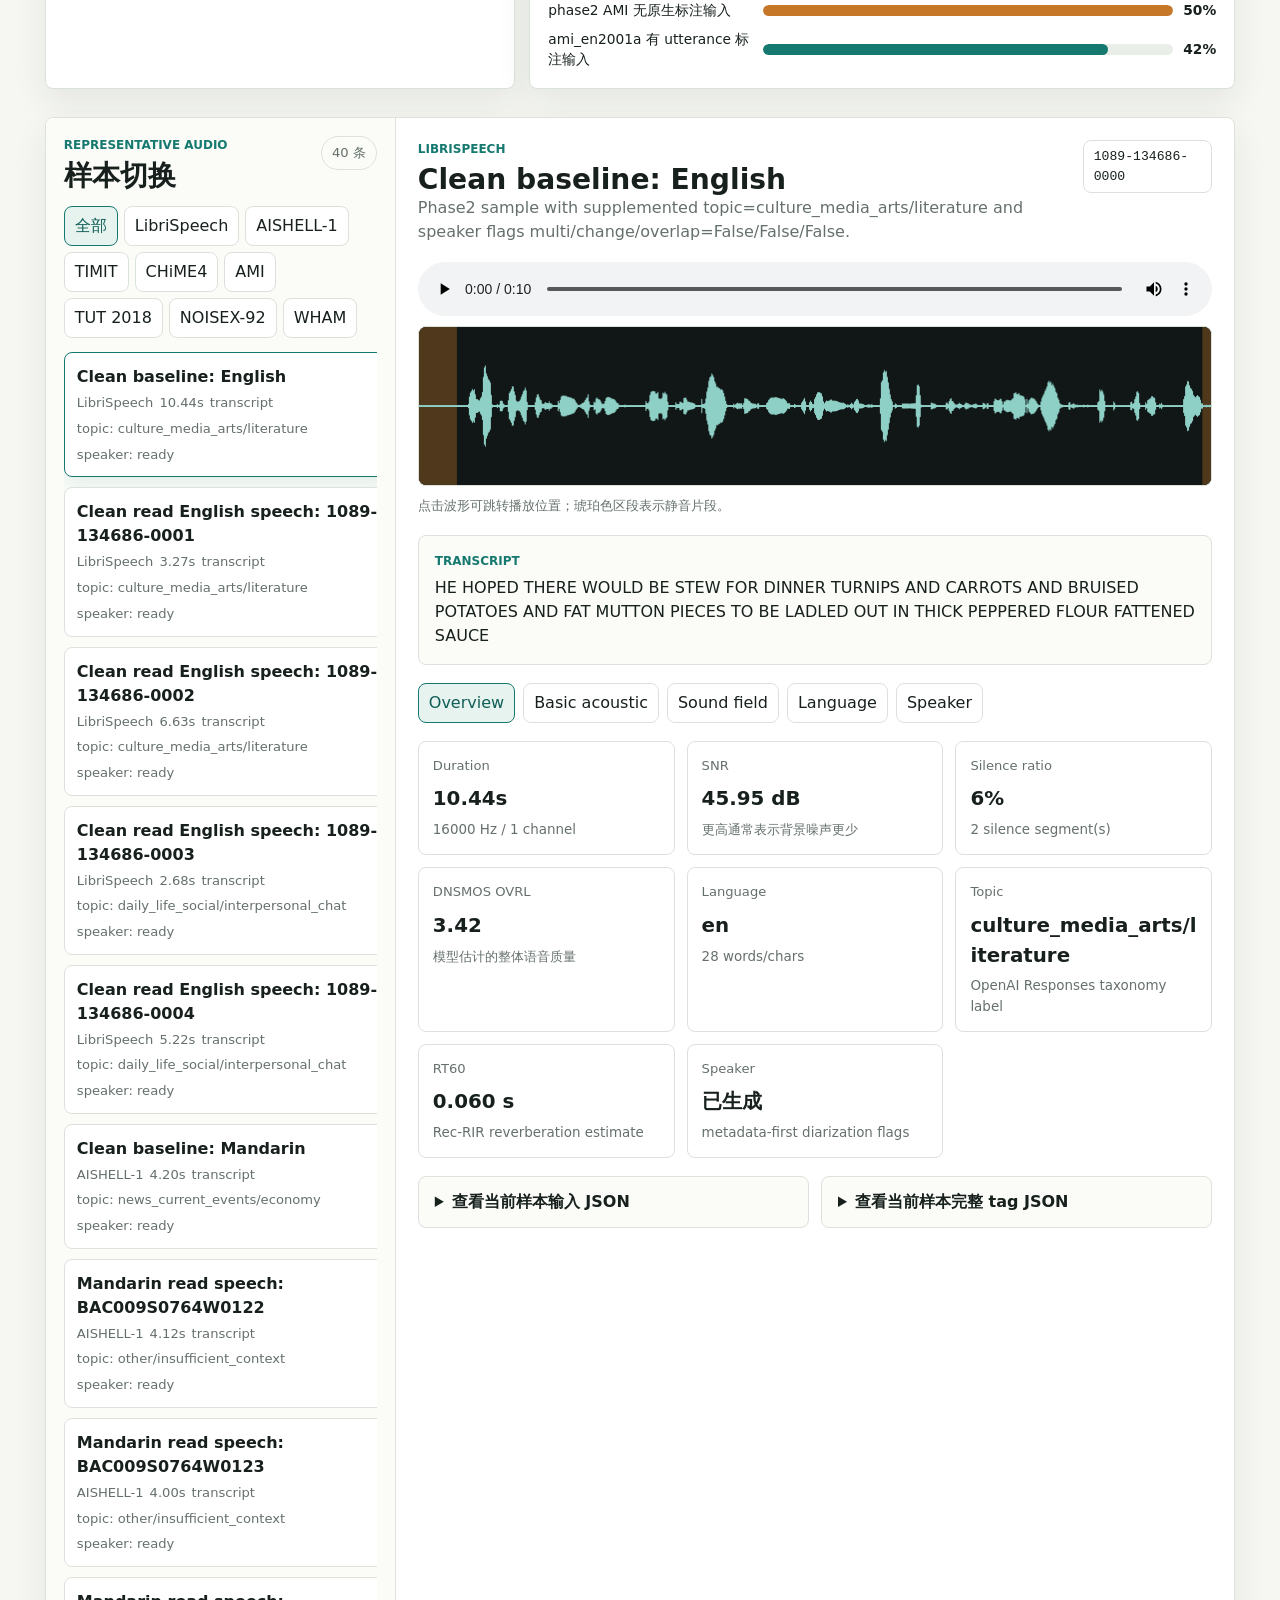
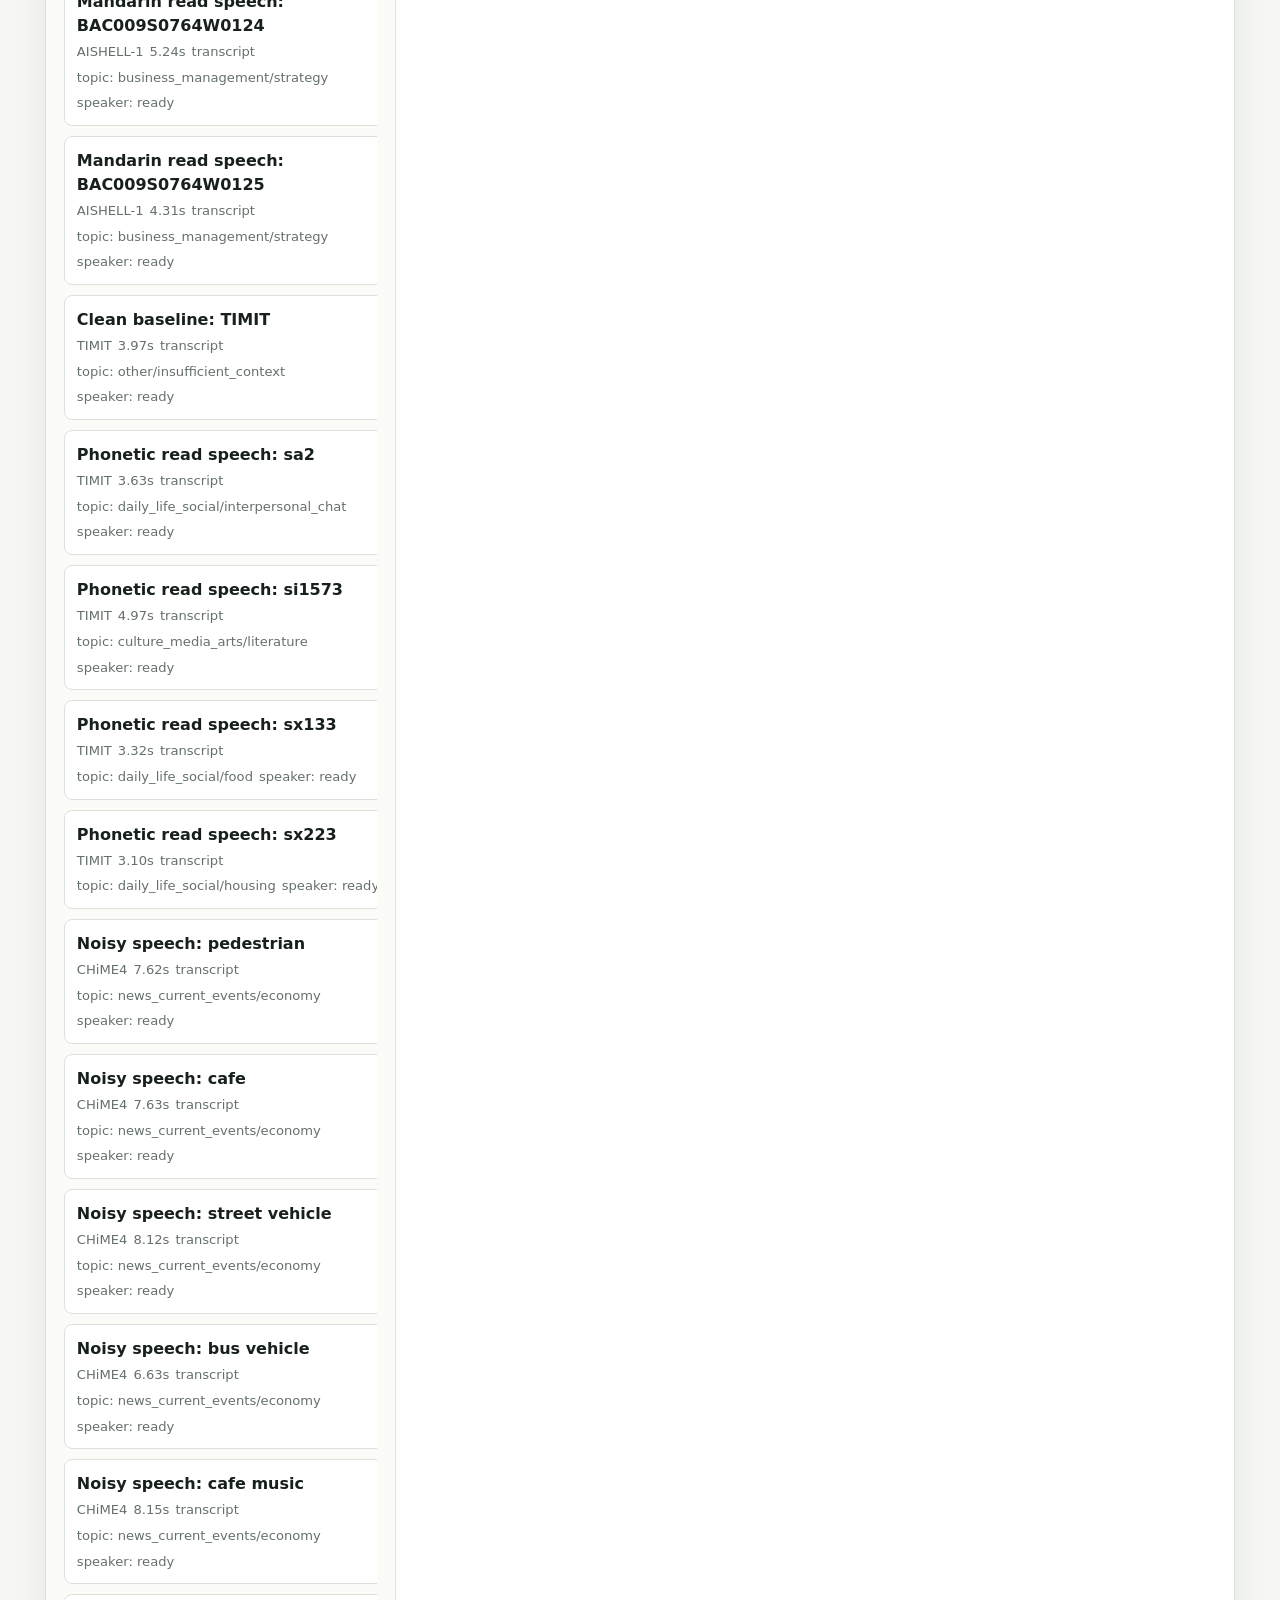
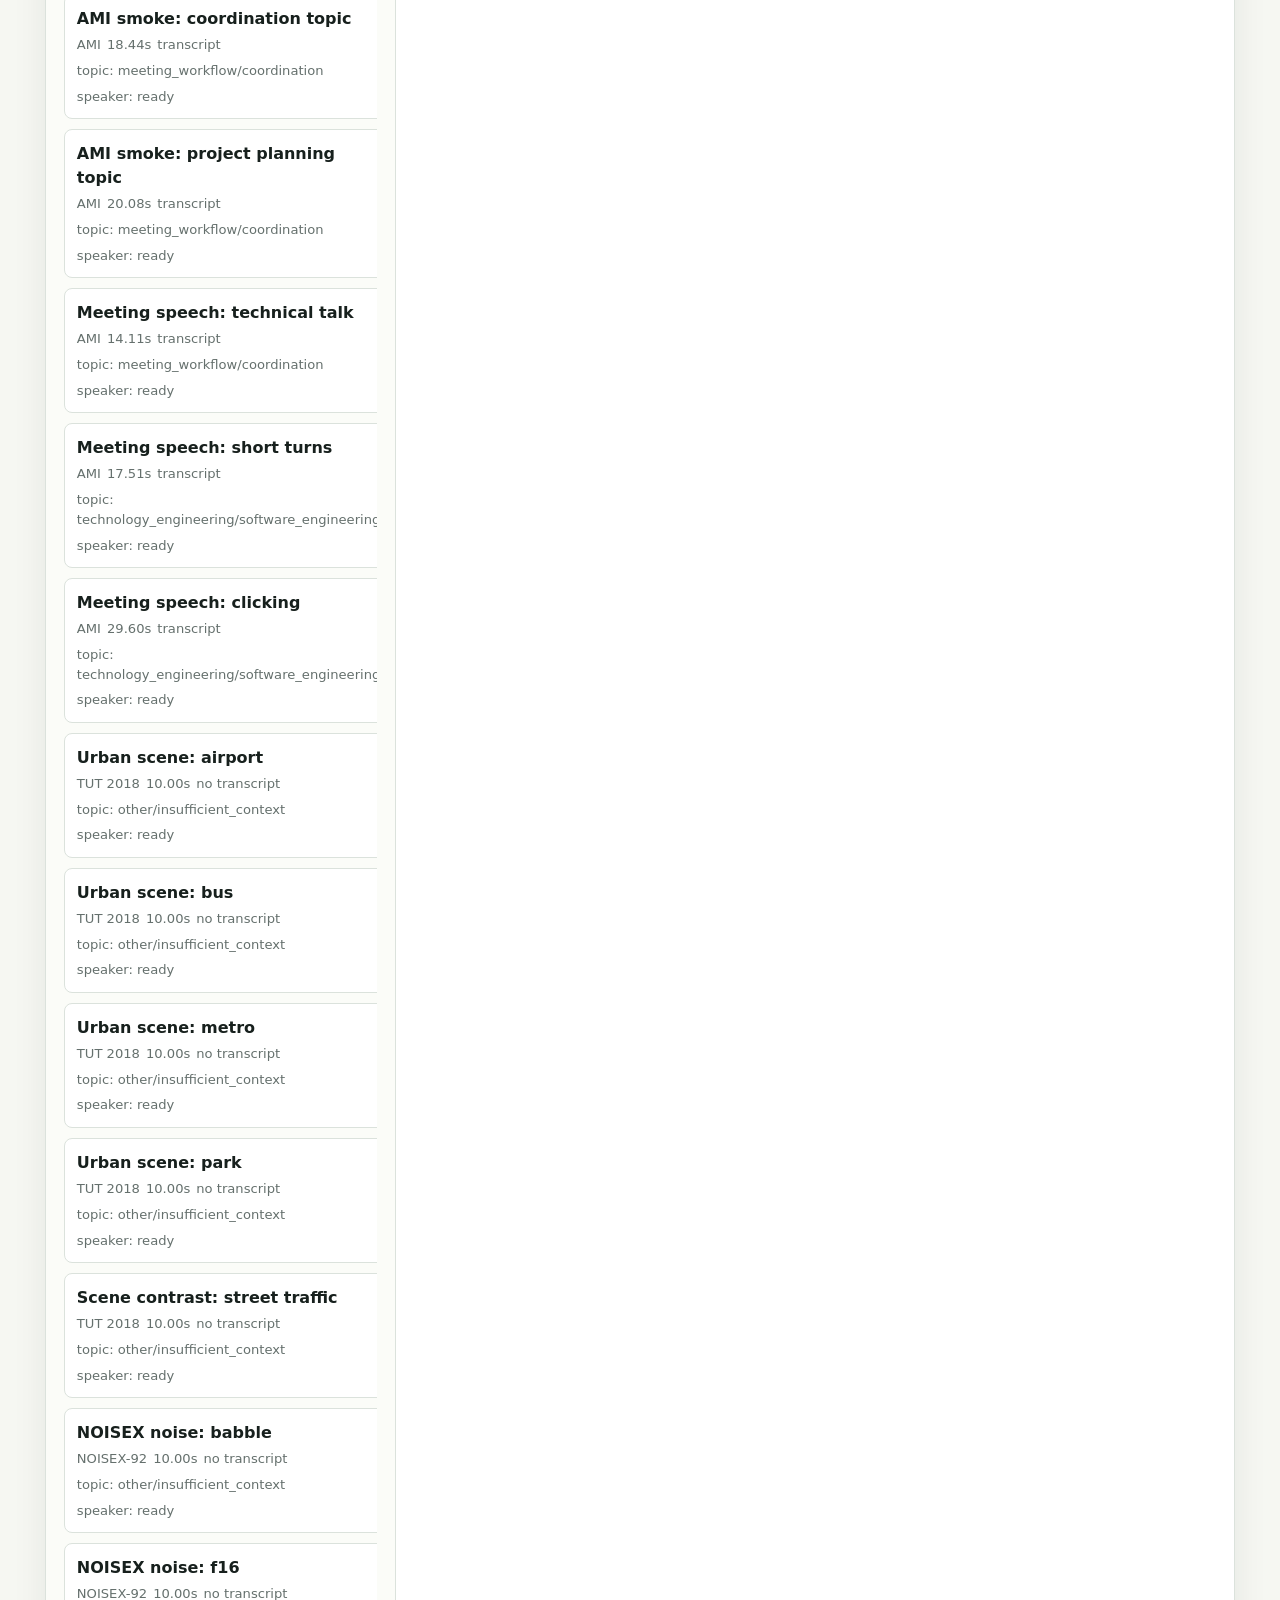
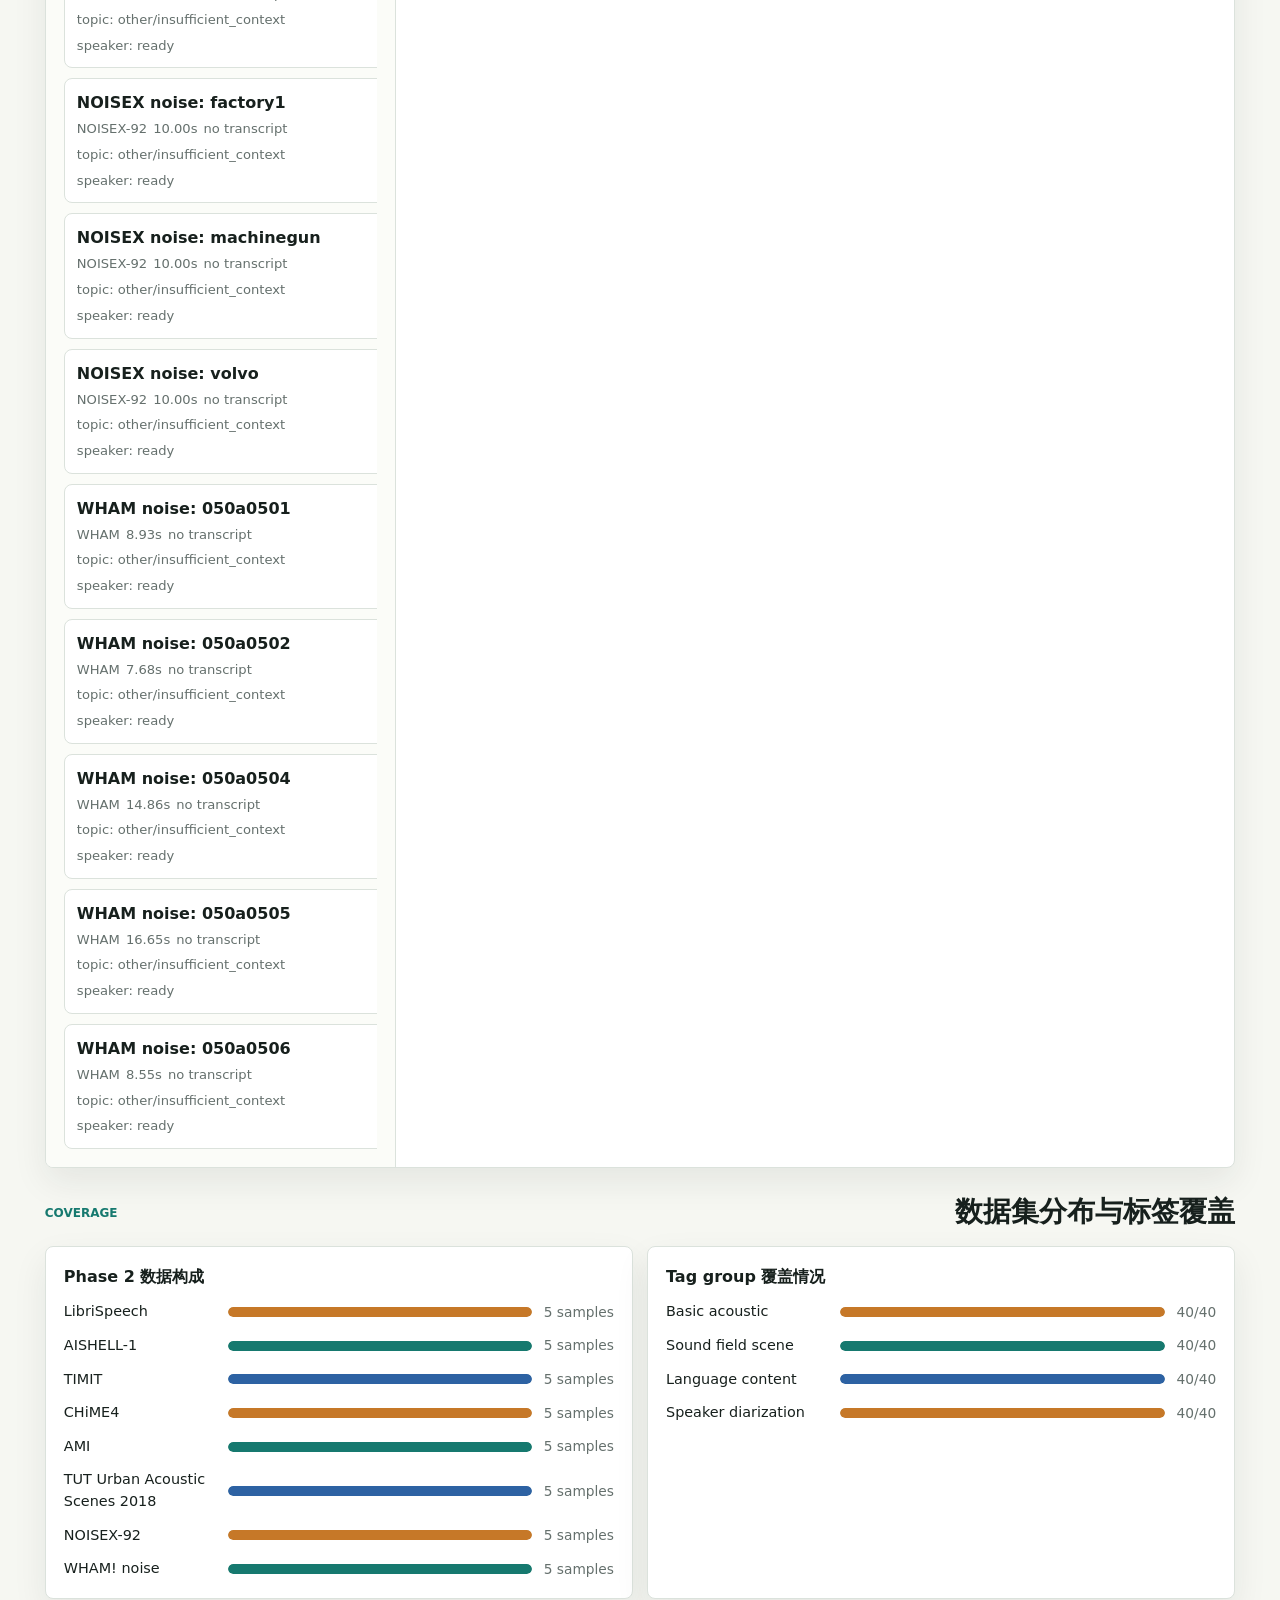
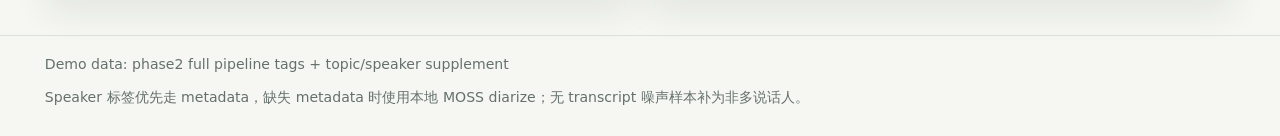
==== commit e29963a5: "Add AMI analysis module" ====
--- a/index.html
+++ b/index.html
@@ -17,6 +17,7 @@
       </div>
       <nav class="topnav" aria-label="页面导航">
         <a href="#workflow">流程</a>
+        <a href="#ami-analysis">AMI</a>
         <a href="#samples">样本</a>
         <a href="#coverage">覆盖</a>
       </nav>
@@ -56,6 +57,32 @@
             <span class="step-index">04</span>
             <h3>Unified Tags</h3>
             <p>输出按 tag group 组织的 JSON，speaker 标签优先使用 utterance metadata，缺失时再退回 MOSS diarize。</p>
+          </article>
+        </div>
+      </section>
+
+      <section class="ami-band" id="ami-analysis" aria-labelledby="ami-title">
+        <div class="section-heading">
+          <div>
+            <p class="eyebrow">AMI Analysis</p>
+            <h2 id="ami-title">EN2001a 切分与标注来源对比</h2>
+          </div>
+        </div>
+        <div class="ami-layout">
+          <article class="ami-panel">
+            <h3>切分逻辑</h3>
+            <div class="ami-metrics" id="amiSplitMetrics"></div>
+            <ol class="ami-steps" id="amiSplitSteps"></ol>
+          </article>
+          <article class="ami-panel">
+            <div class="ami-panel-header">
+              <div>
+                <h3>phase2 无标注 vs ami_en2001a 有标注</h3>
+                <p>同一批 AMI 音频，比较无 native metadata 输入和带 utterance metadata 输入下的标签差异。</p>
+              </div>
+            </div>
+            <div class="ami-tabs" id="amiCompareTabs" aria-label="AMI 对比样本"></div>
+            <div class="ami-compare-detail" id="amiCompareDetail"></div>
           </article>
         </div>
       </section>
--- a/styles.css
+++ b/styles.css
@@ -125,6 +125,7 @@
 
 .summary-band,
 .workflow-band,
+.ami-band,
 .coverage-band {
   display: grid;
   gap: 18px;
@@ -219,6 +220,218 @@
   margin-bottom: 0;
   color: var(--muted);
   font-size: 0.94rem;
+}
+
+.ami-layout {
+  display: grid;
+  grid-template-columns: minmax(280px, 0.8fr) minmax(0, 1.2fr);
+  gap: 14px;
+}
+
+.ami-panel {
+  padding: 18px;
+  border: 1px solid var(--line);
+  border-radius: 8px;
+  background: var(--surface);
+  box-shadow: var(--shadow);
+}
+
+.ami-panel-header {
+  display: flex;
+  gap: 16px;
+  justify-content: space-between;
+}
+
+.ami-panel h3,
+.ami-panel h4 {
+  margin-bottom: 8px;
+}
+
+.ami-panel p {
+  color: var(--muted);
+}
+
+.ami-metrics {
+  display: grid;
+  grid-template-columns: repeat(2, minmax(0, 1fr));
+  gap: 10px;
+  margin-bottom: 14px;
+}
+
+.ami-mini-metric {
+  min-width: 0;
+  padding: 12px;
+  border: 1px solid var(--line);
+  border-radius: 8px;
+  background: #fbfcf8;
+}
+
+.ami-mini-metric p,
+.ami-mini-metric span {
+  margin-bottom: 0;
+  color: var(--muted);
+  font-size: 0.82rem;
+}
+
+.ami-mini-metric strong {
+  display: block;
+  margin: 4px 0;
+  font-size: 1.55rem;
+  line-height: 1;
+  overflow-wrap: anywhere;
+}
+
+.ami-steps {
+  margin: 0;
+  padding-left: 20px;
+  color: var(--ink);
+}
+
+.ami-steps li + li {
+  margin-top: 8px;
+}
+
+.ami-tabs {
+  display: flex;
+  flex-wrap: wrap;
+  gap: 8px;
+  margin: 12px 0;
+}
+
+.ami-tabs button {
+  min-height: 34px;
+  padding: 6px 10px;
+  border: 1px solid var(--line);
+  border-radius: 8px;
+  background: var(--surface);
+}
+
+.ami-tabs button.is-active {
+  border-color: var(--teal);
+  background: #e6f3ef;
+  color: #0f5d55;
+}
+
+.ami-sample-head {
+  display: flex;
+  gap: 12px;
+  align-items: flex-start;
+  justify-content: space-between;
+  padding-top: 4px;
+}
+
+.ami-sample-head h4 {
+  overflow-wrap: anywhere;
+}
+
+.ami-delta {
+  flex: 0 0 auto;
+  padding: 5px 8px;
+  border-radius: 8px;
+  background: #e6f3ef;
+  color: #0f5d55;
+  font-size: 0.82rem;
+  font-weight: 720;
+}
+
+.ami-delta.is-different {
+  background: #f8ebda;
+  color: #86501c;
+}
+
+.ami-transcript {
+  max-height: 96px;
+  overflow: auto;
+  padding: 10px;
+  border: 1px solid var(--line);
+  border-radius: 8px;
+  background: #fbfcf8;
+  font-size: 0.9rem;
+}
+
+.ami-compare-grid {
+  display: grid;
+  grid-template-columns: repeat(2, minmax(0, 1fr));
+  gap: 12px;
+}
+
+.ami-source {
+  min-width: 0;
+  padding: 12px;
+  border: 1px solid var(--line);
+  border-radius: 8px;
+  background: #fbfcf8;
+}
+
+.ami-source dl {
+  display: grid;
+  grid-template-columns: minmax(82px, auto) minmax(0, 1fr);
+  gap: 7px 10px;
+  margin: 0;
+}
+
+.ami-source dt {
+  color: var(--muted);
+  font-size: 0.82rem;
+}
+
+.ami-source dd {
+  margin: 0;
+  overflow-wrap: anywhere;
+}
+
+.ami-flag {
+  display: inline-flex;
+  min-height: 24px;
+  align-items: center;
+  margin: 0 4px 4px 0;
+  padding: 3px 6px;
+  border-radius: 8px;
+  background: #edf1f6;
+  color: #294a73;
+  font-size: 0.78rem;
+  font-weight: 680;
+}
+
+.ami-flag.yes {
+  background: #e6f3ef;
+  color: #0f5d55;
+}
+
+.ami-flag.no {
+  background: #f7f7f2;
+  color: var(--muted);
+}
+
+.ami-bars {
+  display: grid;
+  gap: 8px;
+  margin-top: 12px;
+}
+
+.ami-bar-row {
+  display: grid;
+  grid-template-columns: minmax(120px, 1fr) minmax(120px, 2fr) auto;
+  gap: 10px;
+  align-items: center;
+  font-size: 0.86rem;
+}
+
+.ami-bar-track {
+  height: 11px;
+  overflow: hidden;
+  border-radius: 999px;
+  background: #e9eee8;
+}
+
+.ami-bar-fill {
+  height: 100%;
+  border-radius: 999px;
+  background: var(--amber);
+}
+
+.ami-bar-fill.annotated {
+  background: var(--teal);
 }
 
 .workspace {
@@ -596,6 +809,7 @@
     border-bottom: 0;
   }
 
+  .ami-layout,
   .workspace,
   .coverage-grid,
   .json-panels {
@@ -624,6 +838,8 @@
 
   .metric-grid,
   .pipeline,
+  .ami-metrics,
+  .ami-compare-grid,
   .tag-grid {
     grid-template-columns: 1fr;
   }
@@ -639,14 +855,16 @@
     border-bottom: 0;
   }
 
-  .bar-row {
+  .bar-row,
+  .ami-bar-row {
     grid-template-columns: 1fr;
     gap: 6px;
   }
 
   .detail-header,
   .rail-heading,
-  .section-heading {
+  .section-heading,
+  .ami-sample-head {
     display: grid;
   }
 }
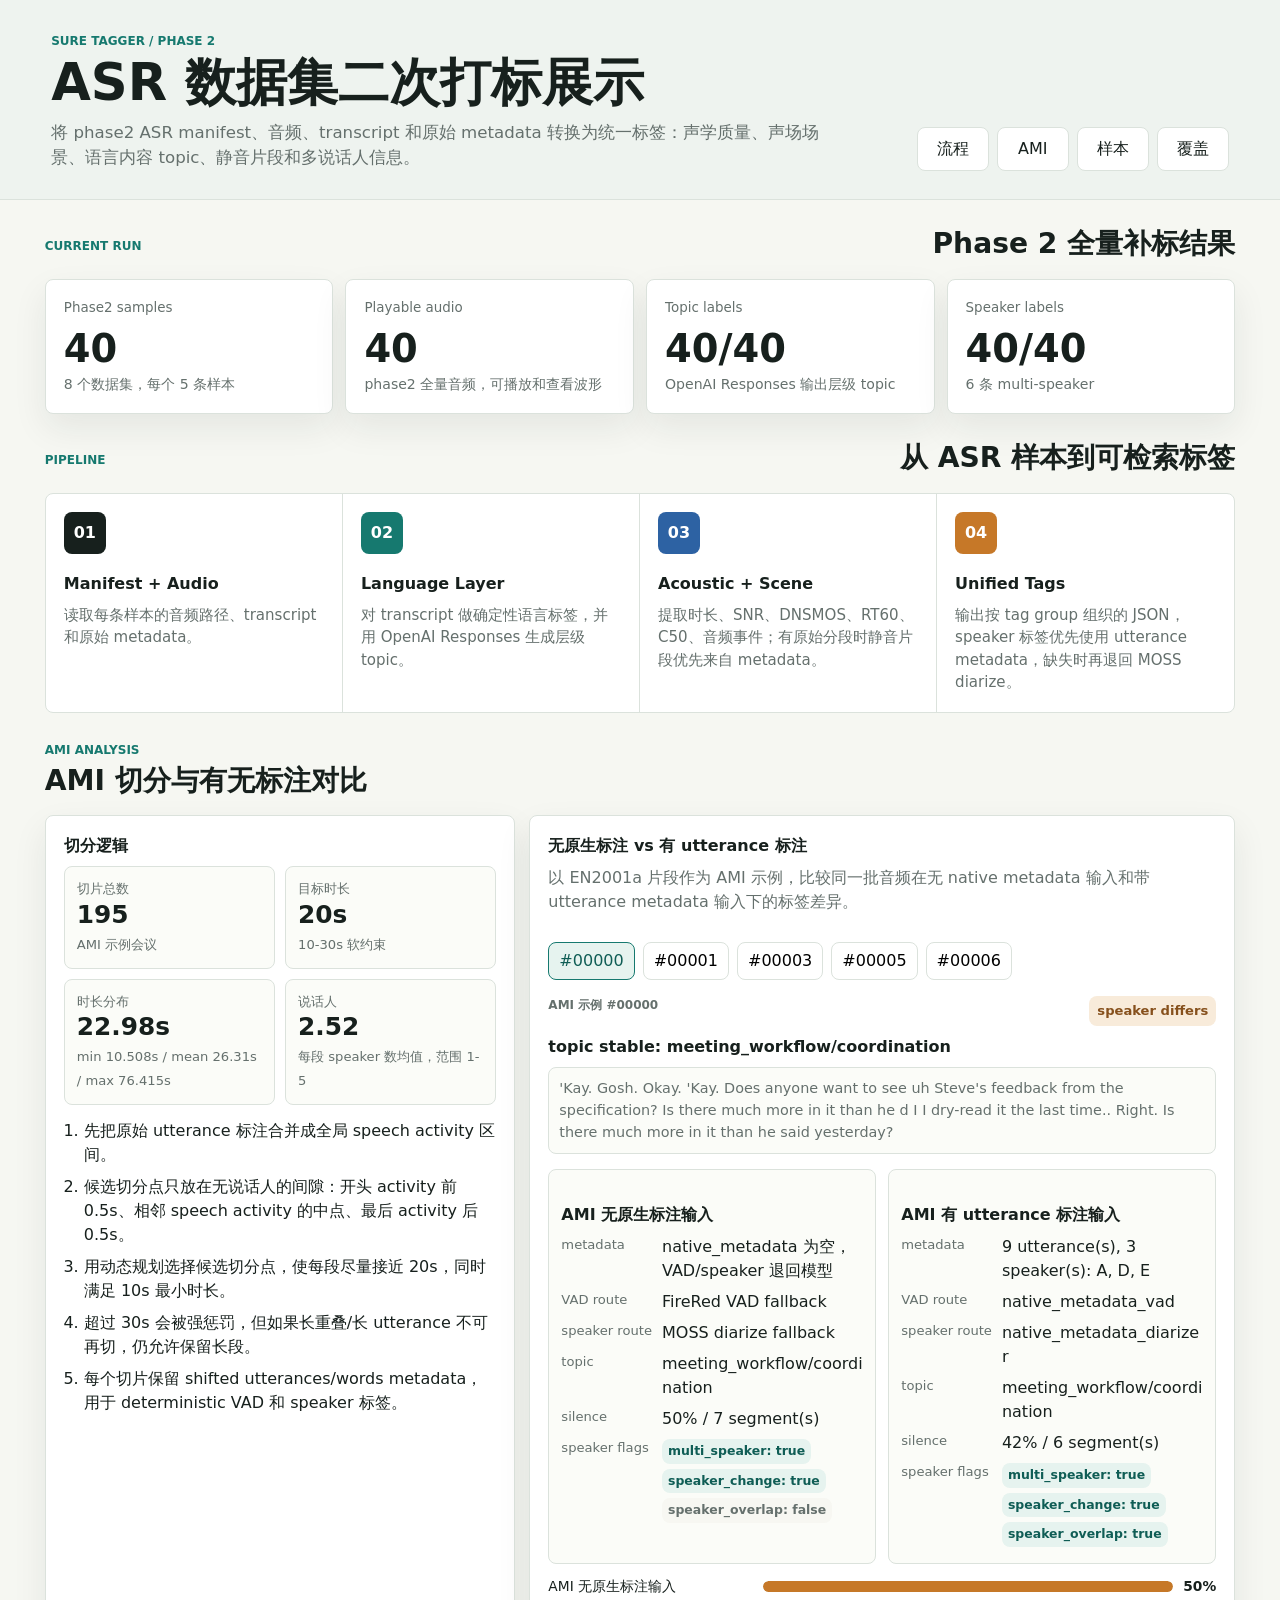
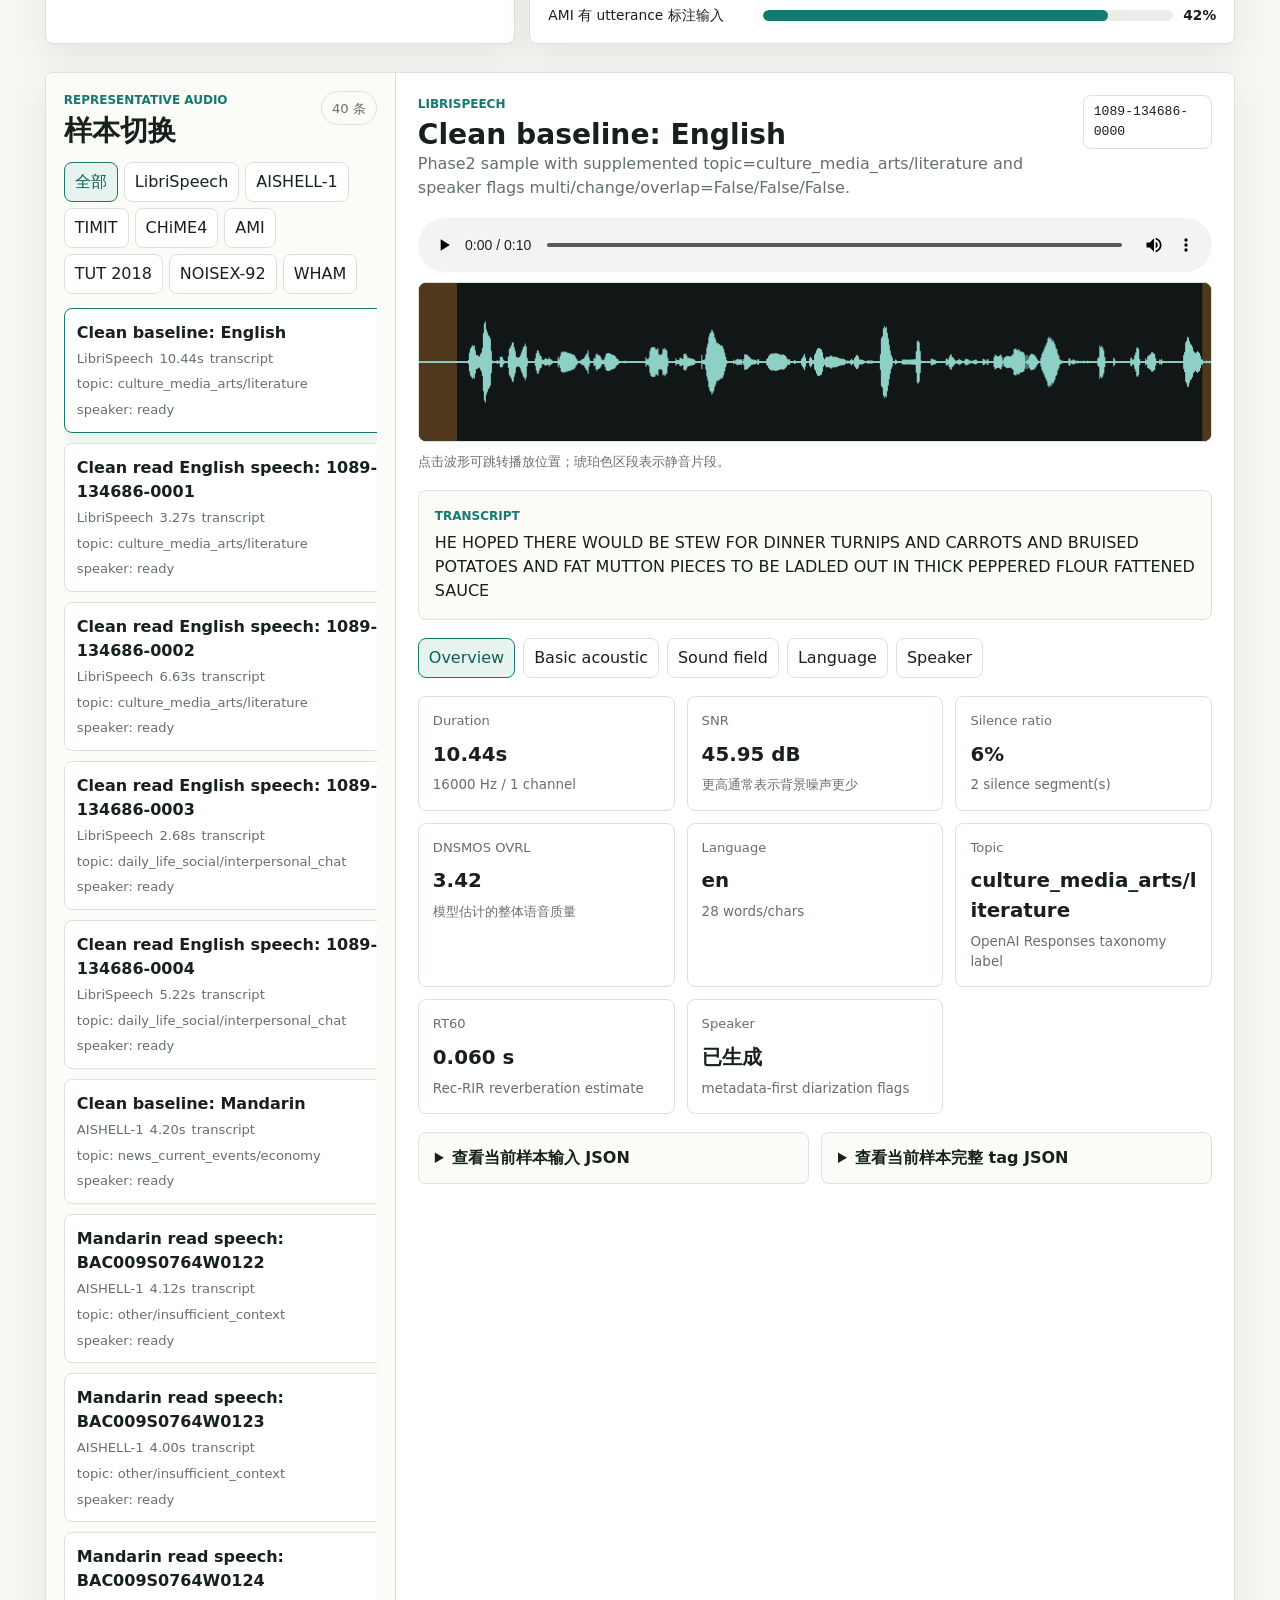
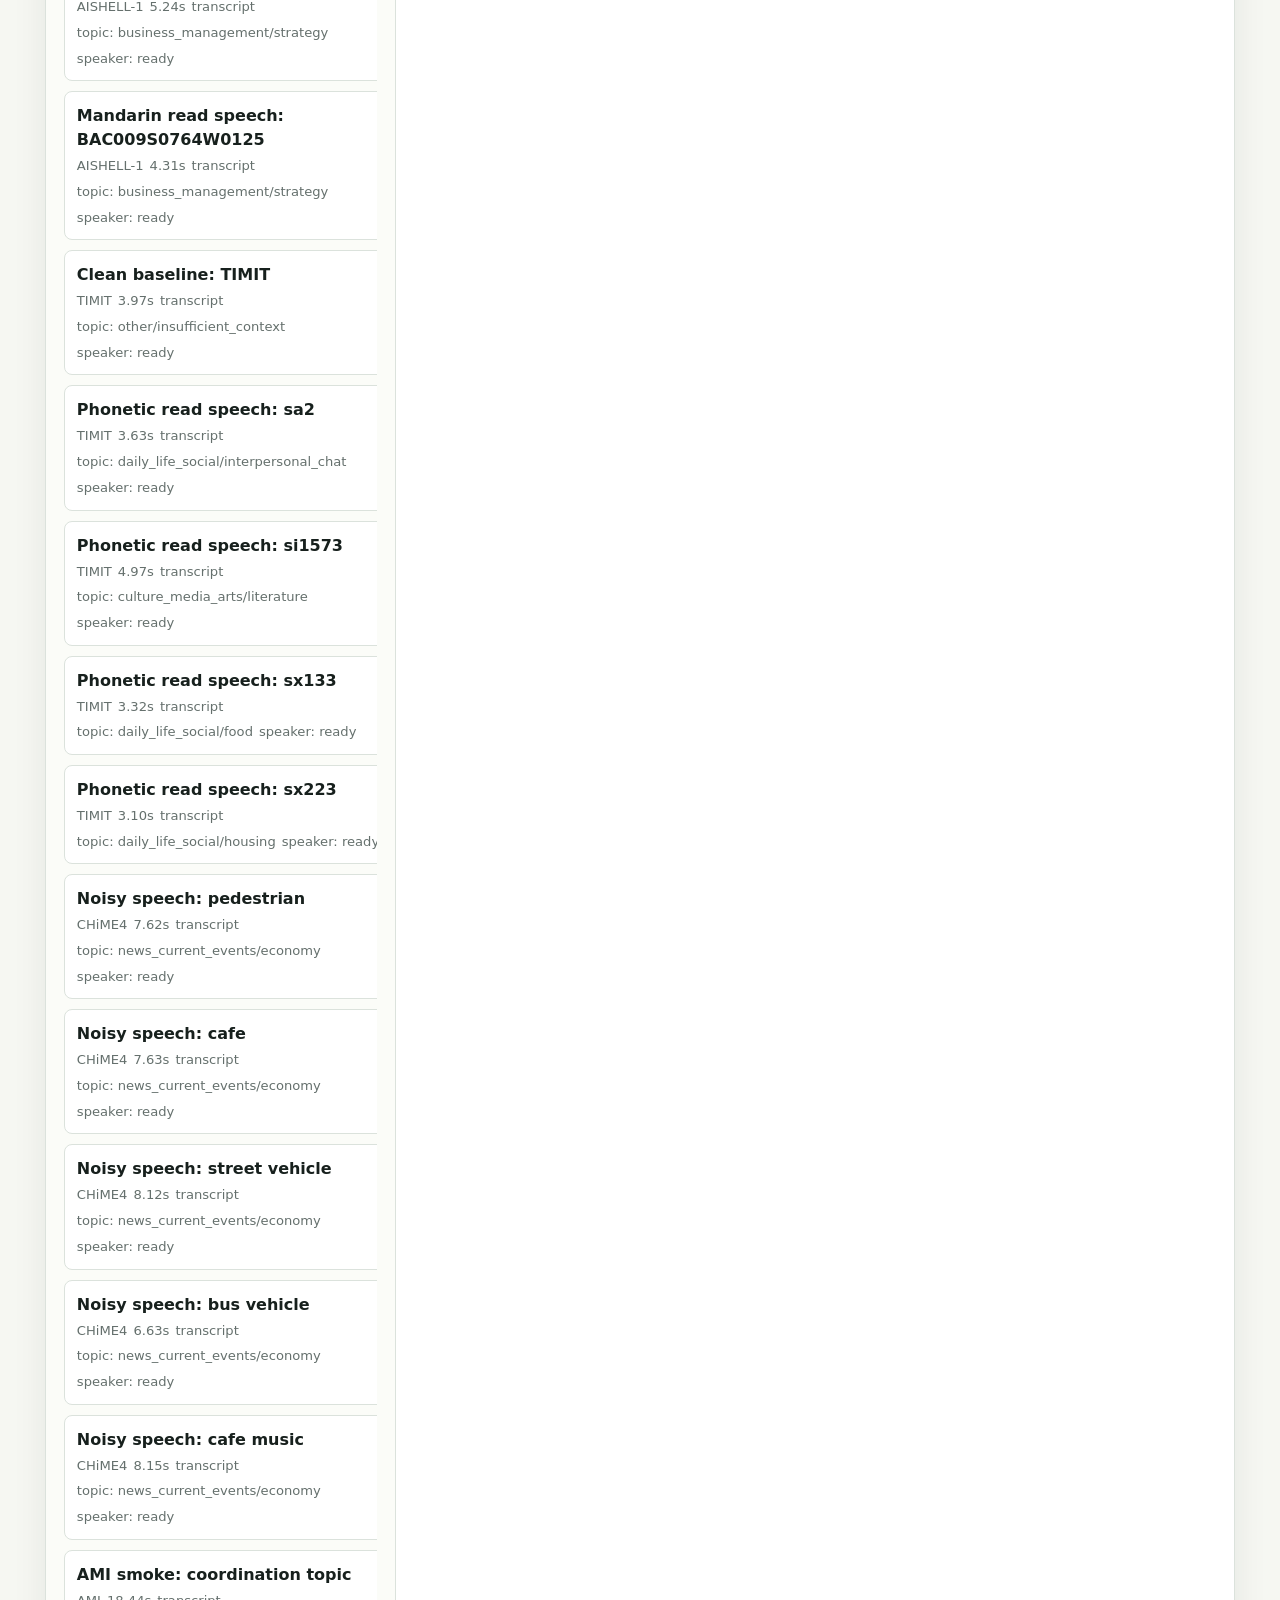
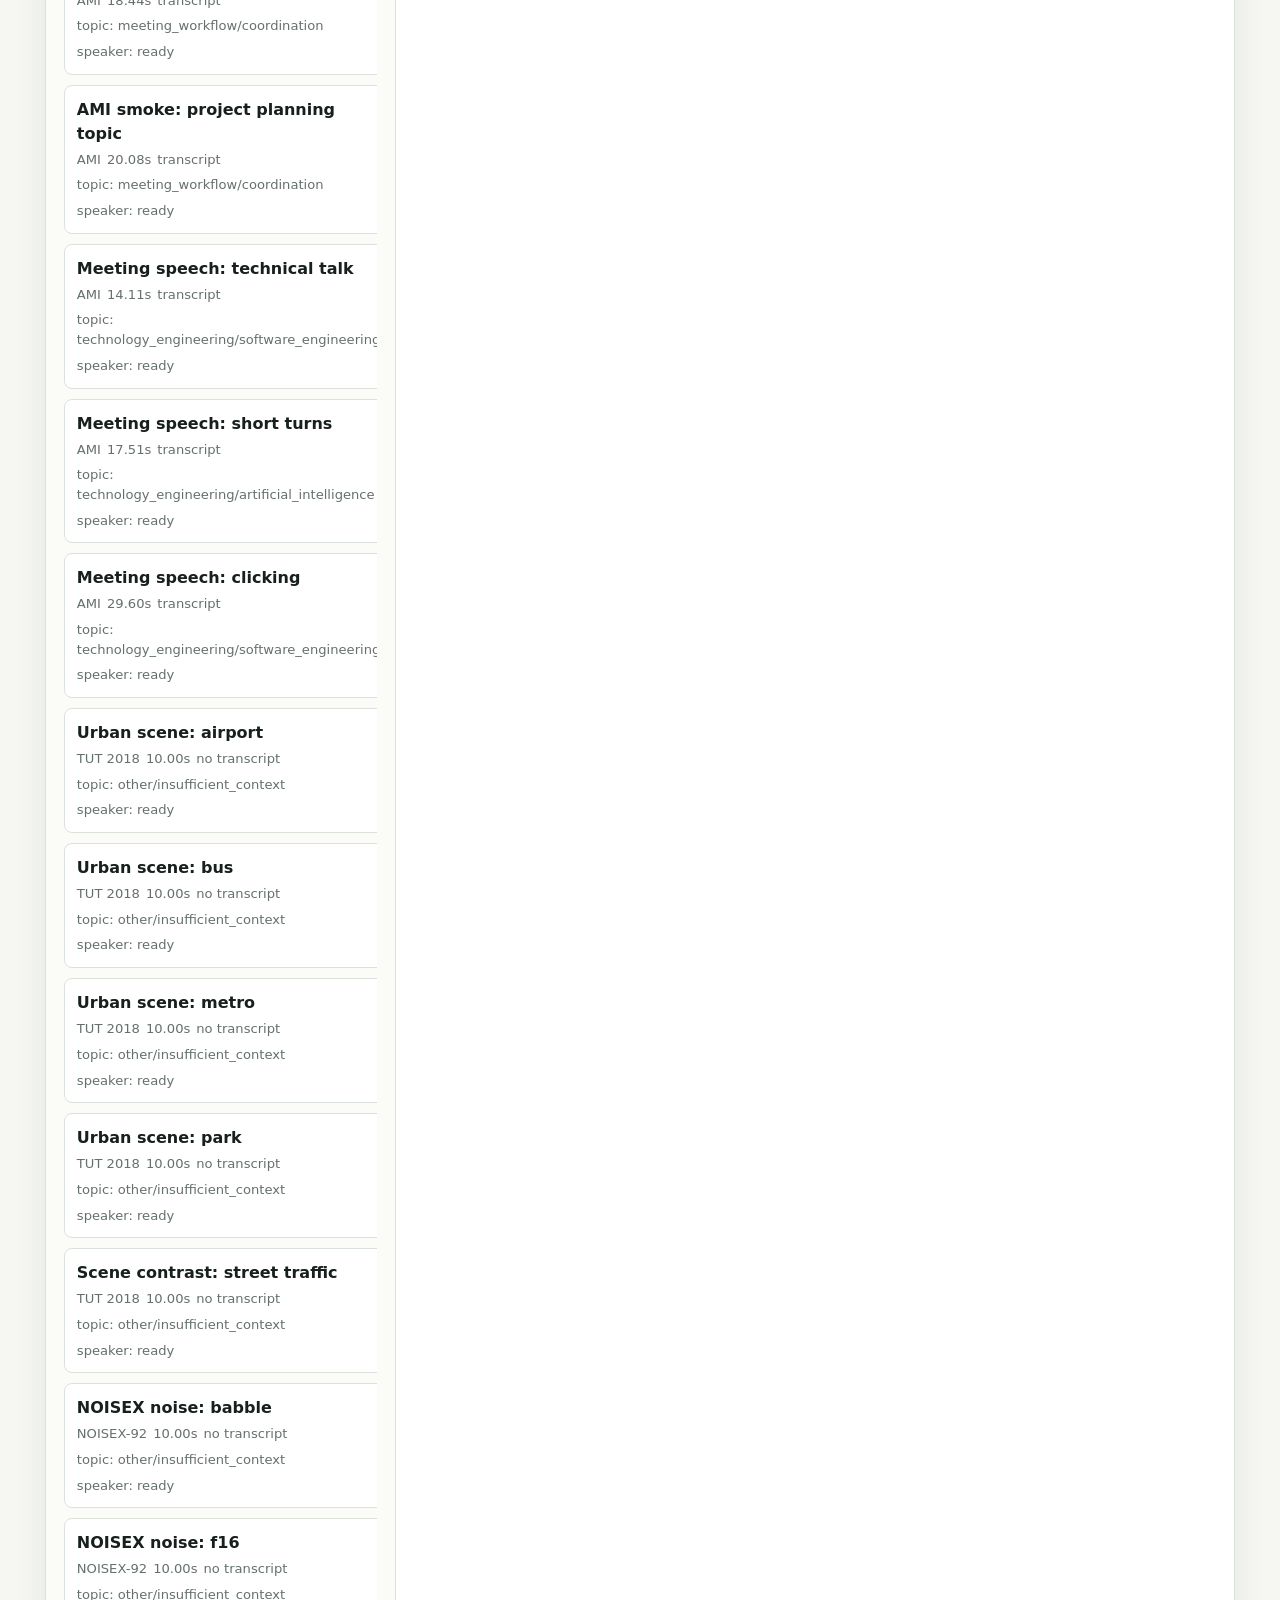
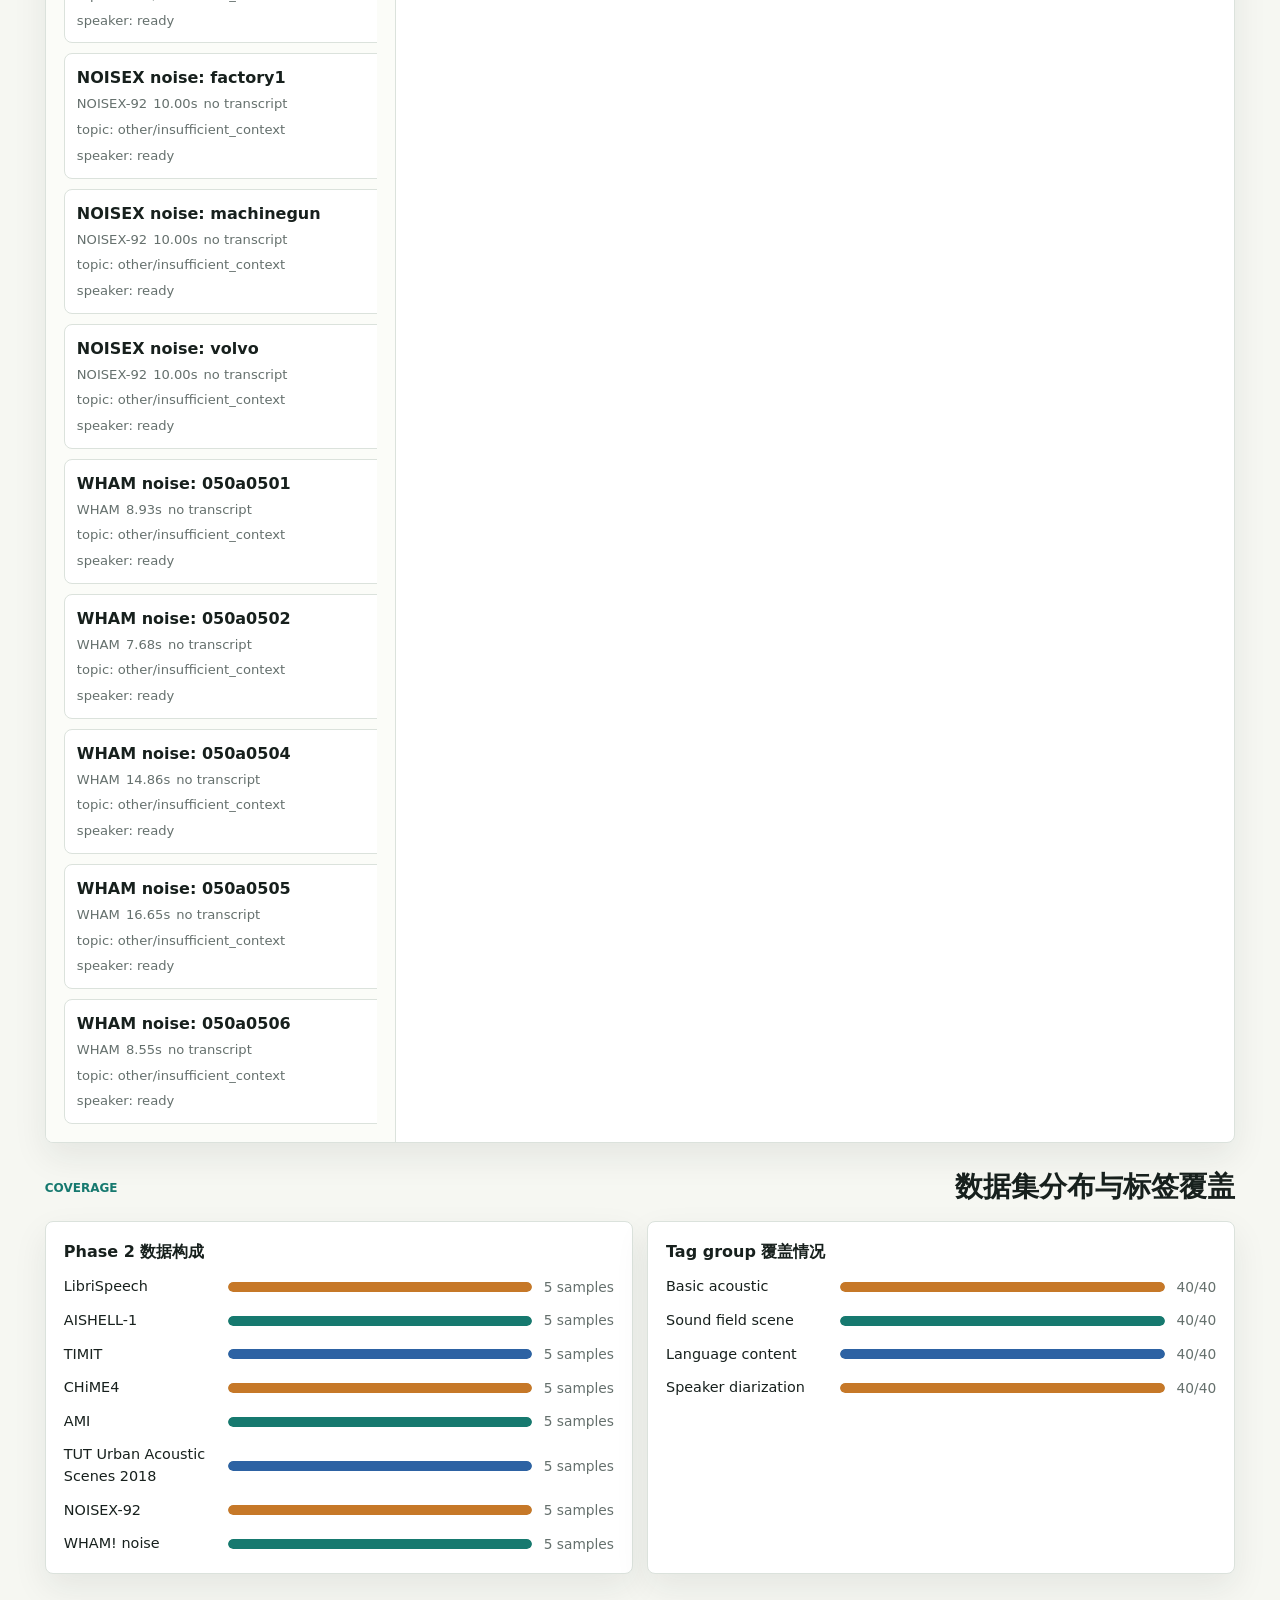
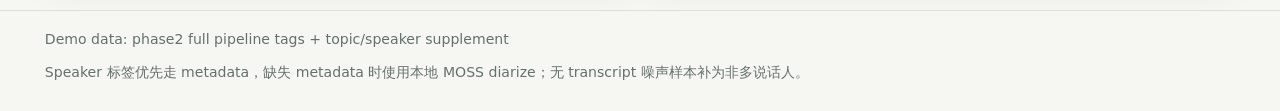
==== commit cbcdd3eb: "Generalize AMI comparison wording" ====
--- a/index.html
+++ b/index.html
@@ -65,7 +65,7 @@
         <div class="section-heading">
           <div>
             <p class="eyebrow">AMI Analysis</p>
-            <h2 id="ami-title">EN2001a 切分与标注来源对比</h2>
+            <h2 id="ami-title">AMI 切分与有无标注对比</h2>
           </div>
         </div>
         <div class="ami-layout">
@@ -77,8 +77,8 @@
           <article class="ami-panel">
             <div class="ami-panel-header">
               <div>
-                <h3>phase2 无标注 vs ami_en2001a 有标注</h3>
-                <p>同一批 AMI 音频，比较无 native metadata 输入和带 utterance metadata 输入下的标签差异。</p>
+                <h3>无原生标注 vs 有 utterance 标注</h3>
+                <p>以 EN2001a 片段作为 AMI 示例，比较同一批音频在无 native metadata 输入和带 utterance metadata 输入下的标签差异。</p>
               </div>
             </div>
             <div class="ami-tabs" id="amiCompareTabs" aria-label="AMI 对比样本"></div>
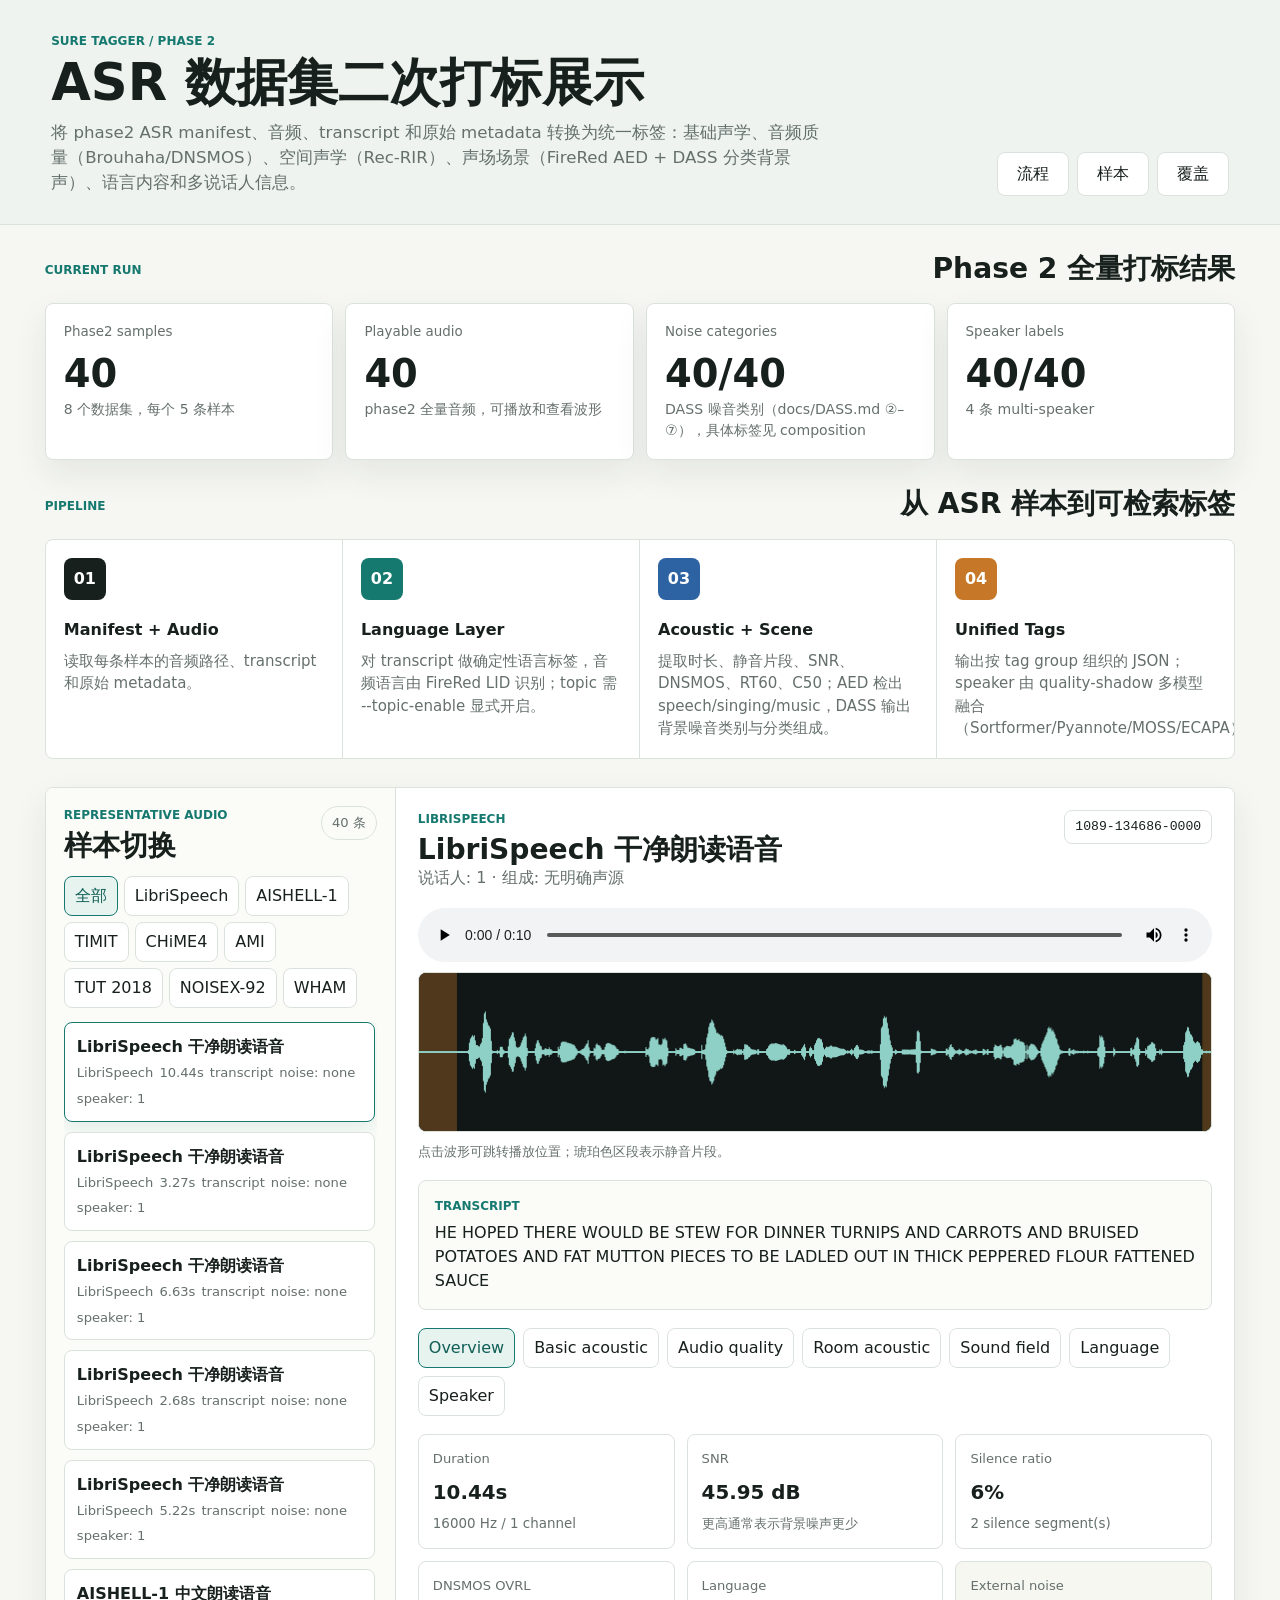
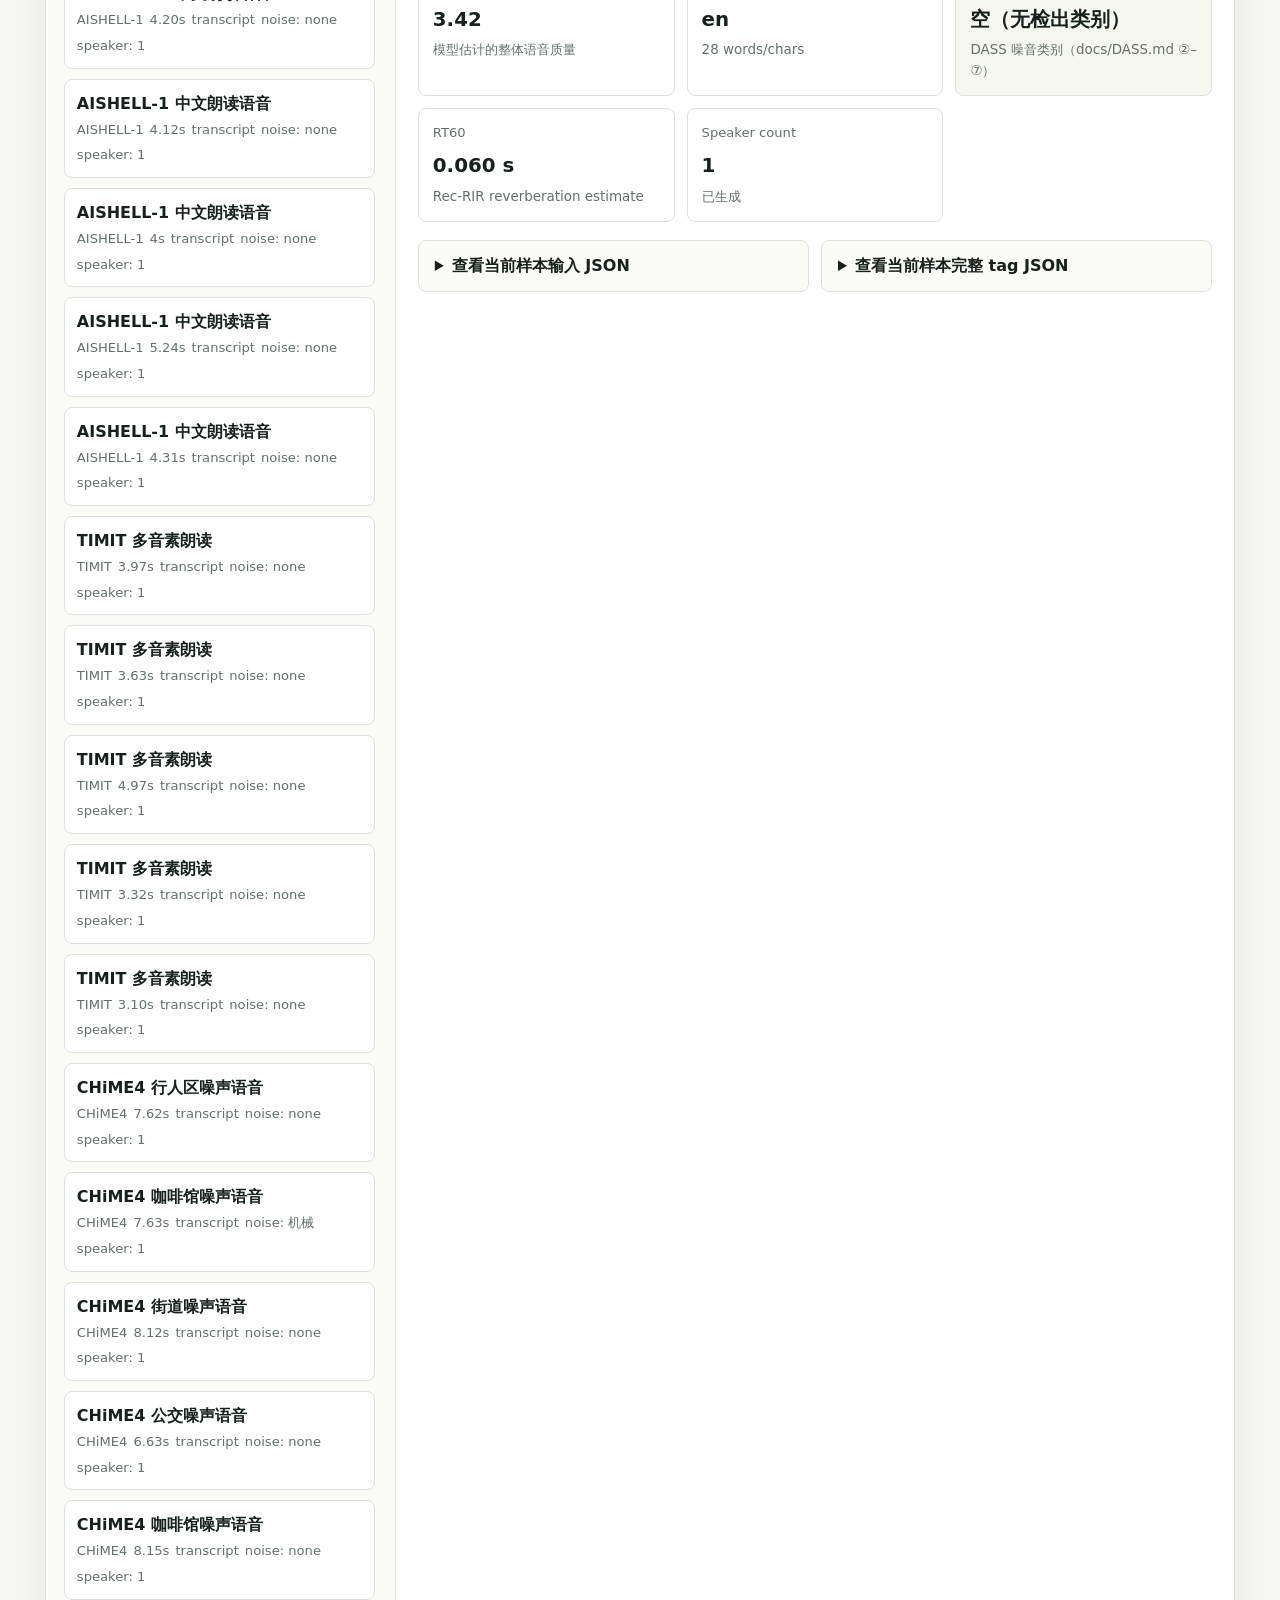
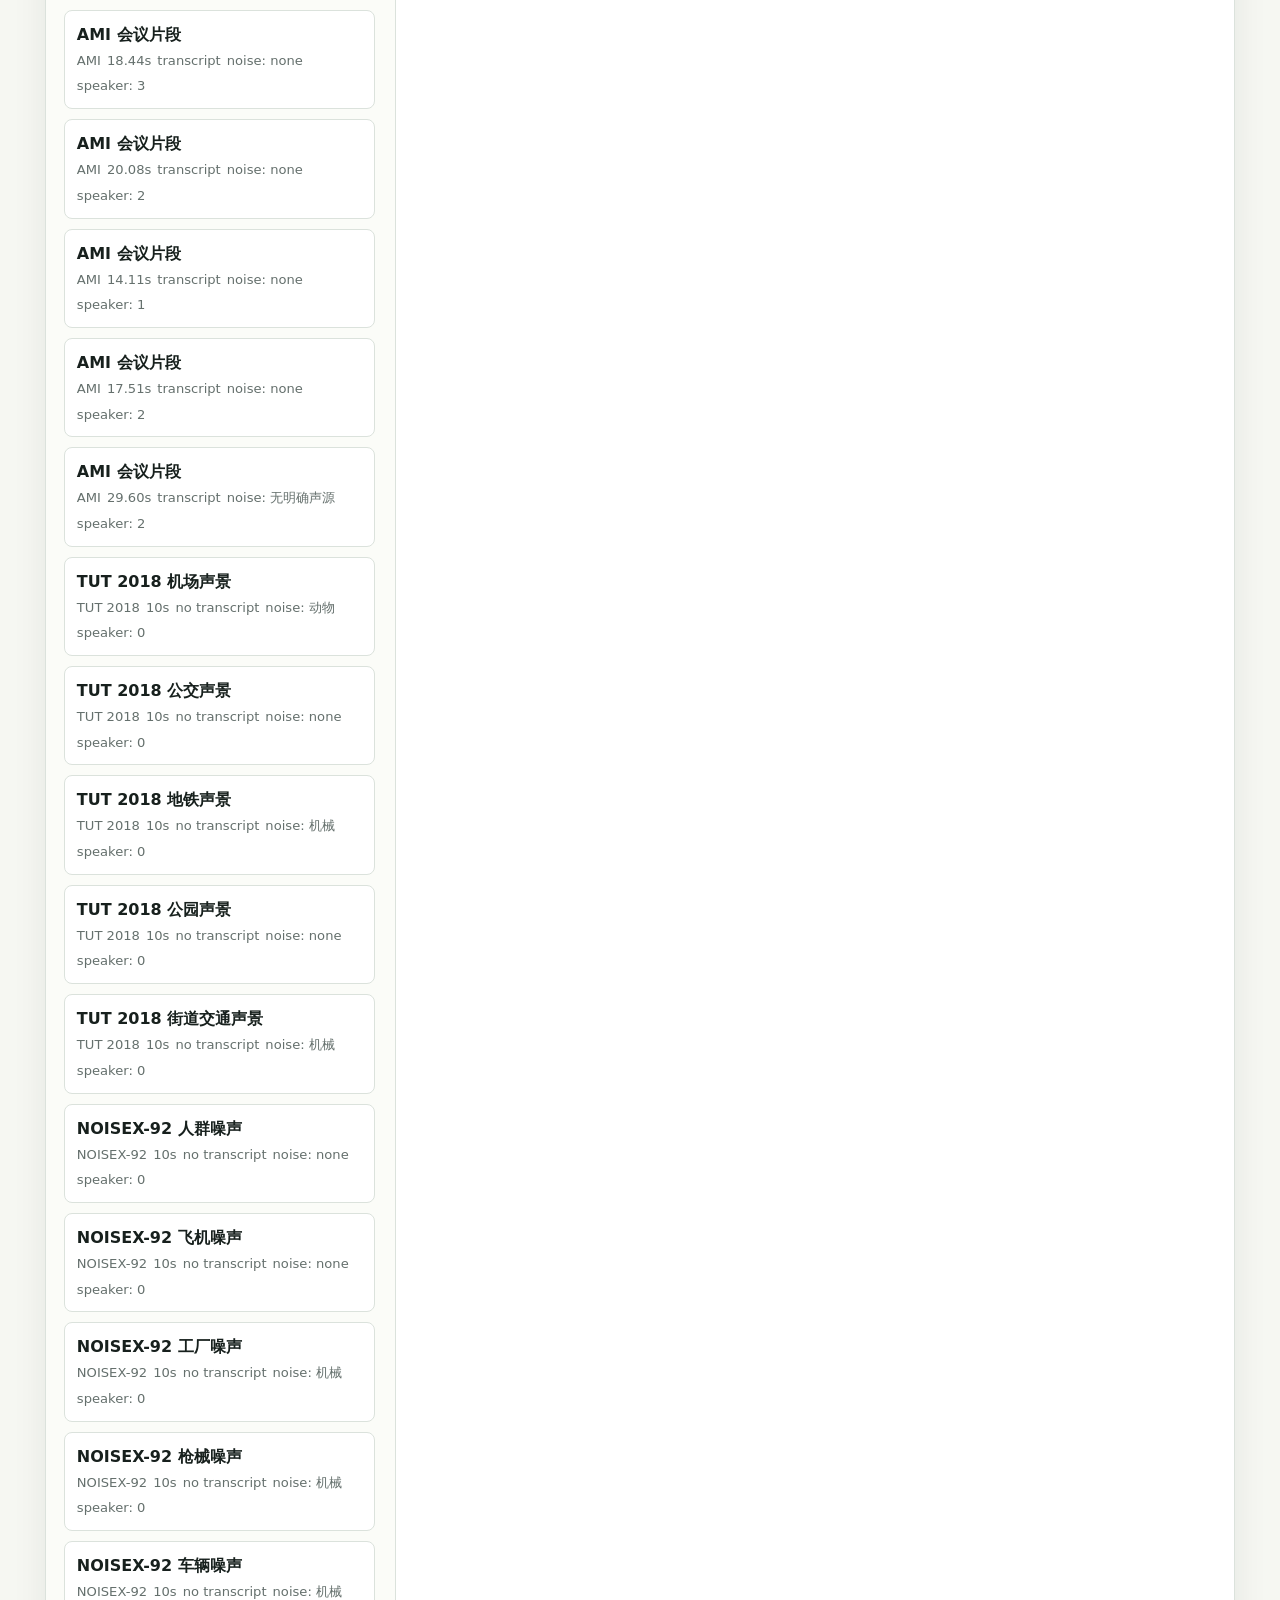
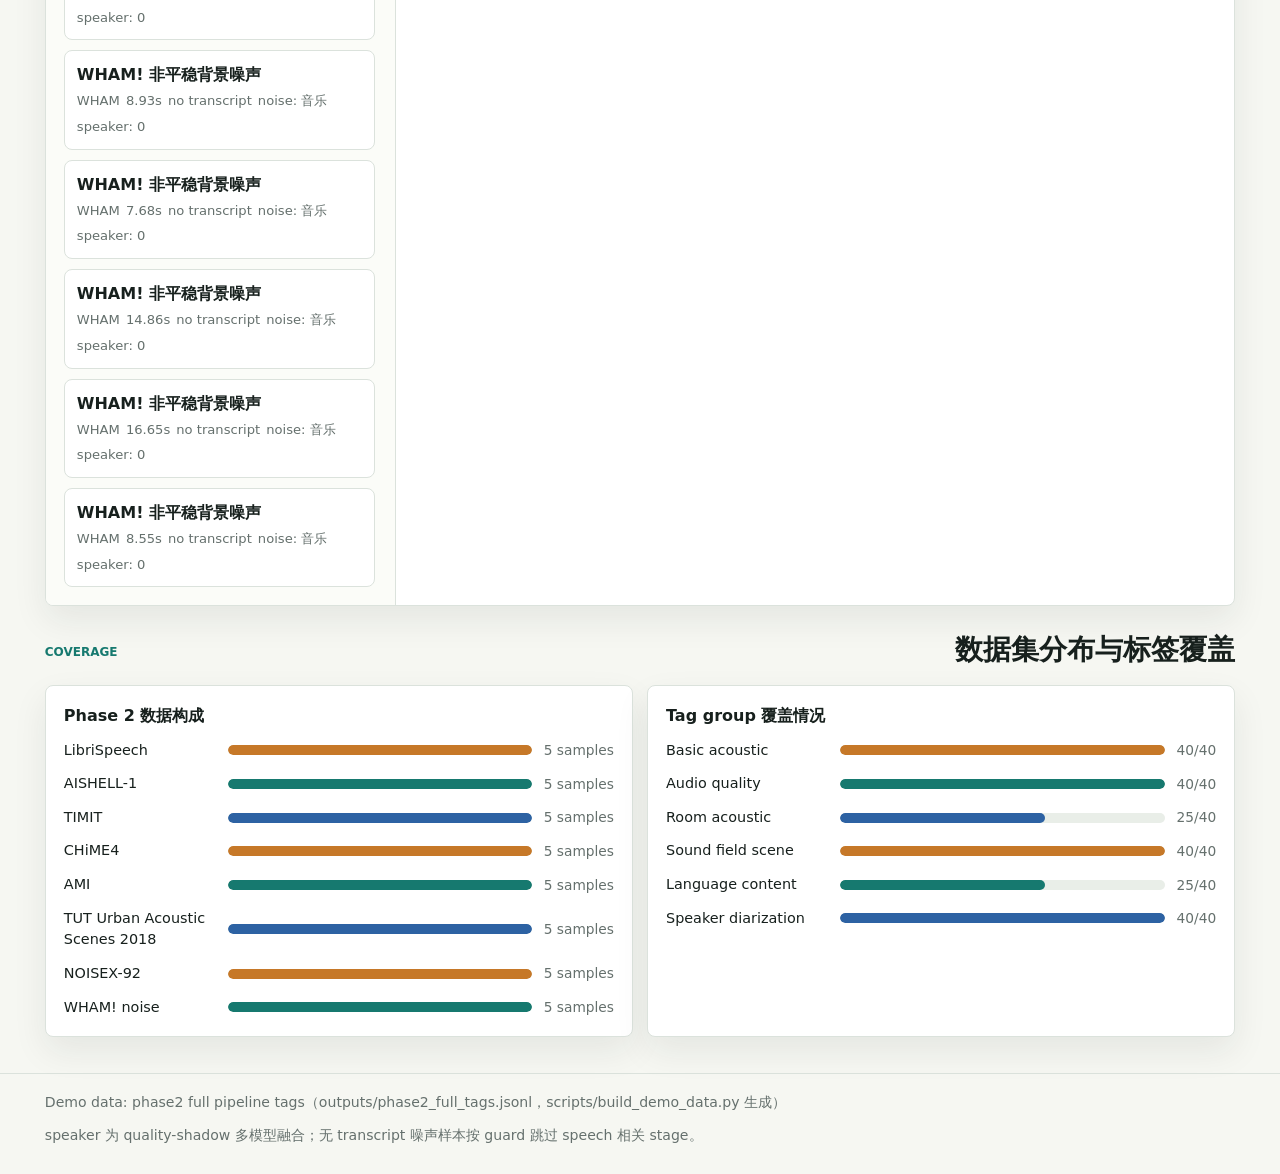
==== commit 6f4b4723: "Refresh demo with phase2 full-pipeline run 2026-08-24 Rebuild data.js from the fresh 40-sample run (" ====
--- a/index.html
+++ b/index.html
@@ -12,12 +12,11 @@
         <p class="eyebrow">Sure Tagger / Phase 2</p>
         <h1>ASR 数据集二次打标展示</h1>
         <p class="lead">
-          将 phase2 ASR manifest、音频、transcript 和原始 metadata 转换为统一标签：声学质量、声场场景、语言内容 topic、静音片段和多说话人信息。
+          将 phase2 ASR manifest、音频、transcript 和原始 metadata 转换为统一标签：基础声学、音频质量（Brouhaha/DNSMOS）、空间声学（Rec-RIR）、声场场景（FireRed AED + DASS 分类背景声）、语言内容和多说话人信息。
         </p>
       </div>
       <nav class="topnav" aria-label="页面导航">
         <a href="#workflow">流程</a>
-        <a href="#ami-analysis">AMI</a>
         <a href="#samples">样本</a>
         <a href="#coverage">覆盖</a>
       </nav>
@@ -27,7 +26,7 @@
       <section class="summary-band" aria-labelledby="summary-title">
         <div class="section-heading">
           <p class="eyebrow">Current run</p>
-          <h2 id="summary-title">Phase 2 全量补标结果</h2>
+          <h2 id="summary-title">Phase 2 全量打标结果</h2>
         </div>
         <div class="metric-grid" id="metricGrid"></div>
       </section>
@@ -46,43 +45,17 @@
           <article class="pipeline-step">
             <span class="step-index">02</span>
             <h3>Language Layer</h3>
-            <p>对 transcript 做确定性语言标签，并用 OpenAI Responses 生成层级 topic。</p>
+            <p>对 transcript 做确定性语言标签，音频语言由 FireRed LID 识别；topic 需 --topic-enable 显式开启。</p>
           </article>
           <article class="pipeline-step">
             <span class="step-index">03</span>
             <h3>Acoustic + Scene</h3>
-            <p>提取时长、SNR、DNSMOS、RT60、C50、音频事件；有原始分段时静音片段优先来自 metadata。</p>
+            <p>提取时长、静音片段、SNR、DNSMOS、RT60、C50；AED 检出 speech/singing/music，DASS 输出背景噪音类别与分类组成。</p>
           </article>
           <article class="pipeline-step">
             <span class="step-index">04</span>
             <h3>Unified Tags</h3>
-            <p>输出按 tag group 组织的 JSON，speaker 标签优先使用 utterance metadata，缺失时再退回 MOSS diarize。</p>
-          </article>
-        </div>
-      </section>
-
-      <section class="ami-band" id="ami-analysis" aria-labelledby="ami-title">
-        <div class="section-heading">
-          <div>
-            <p class="eyebrow">AMI Analysis</p>
-            <h2 id="ami-title">AMI 切分与有无标注对比</h2>
-          </div>
-        </div>
-        <div class="ami-layout">
-          <article class="ami-panel">
-            <h3>切分逻辑</h3>
-            <div class="ami-metrics" id="amiSplitMetrics"></div>
-            <ol class="ami-steps" id="amiSplitSteps"></ol>
-          </article>
-          <article class="ami-panel">
-            <div class="ami-panel-header">
-              <div>
-                <h3>无原生标注 vs 有 utterance 标注</h3>
-                <p>以 EN2001a 片段作为 AMI 示例，比较同一批音频在无 native metadata 输入和带 utterance metadata 输入下的标签差异。</p>
-              </div>
-            </div>
-            <div class="ami-tabs" id="amiCompareTabs" aria-label="AMI 对比样本"></div>
-            <div class="ami-compare-detail" id="amiCompareDetail"></div>
+            <p>输出按 tag group 组织的 JSON；speaker 由 quality-shadow 多模型融合（Sortformer/Pyannote/MOSS/ECAPA）。</p>
           </article>
         </div>
       </section>
@@ -158,8 +131,8 @@
     </main>
 
     <footer class="footer">
-      <span>Demo data: phase2 full pipeline tags + topic/speaker supplement</span>
-      <span>Speaker 标签优先走 metadata，缺失 metadata 时使用本地 MOSS diarize；无 transcript 噪声样本补为非多说话人。</span>
+      <span>Demo data: phase2 full pipeline tags（outputs/phase2_full_tags.jsonl，scripts/build_demo_data.py 生成）</span>
+      <span>speaker 为 quality-shadow 多模型融合；无 transcript 噪声样本按 guard 跳过 speech 相关 stage。</span>
     </footer>
 
     <script src="data.js"></script>
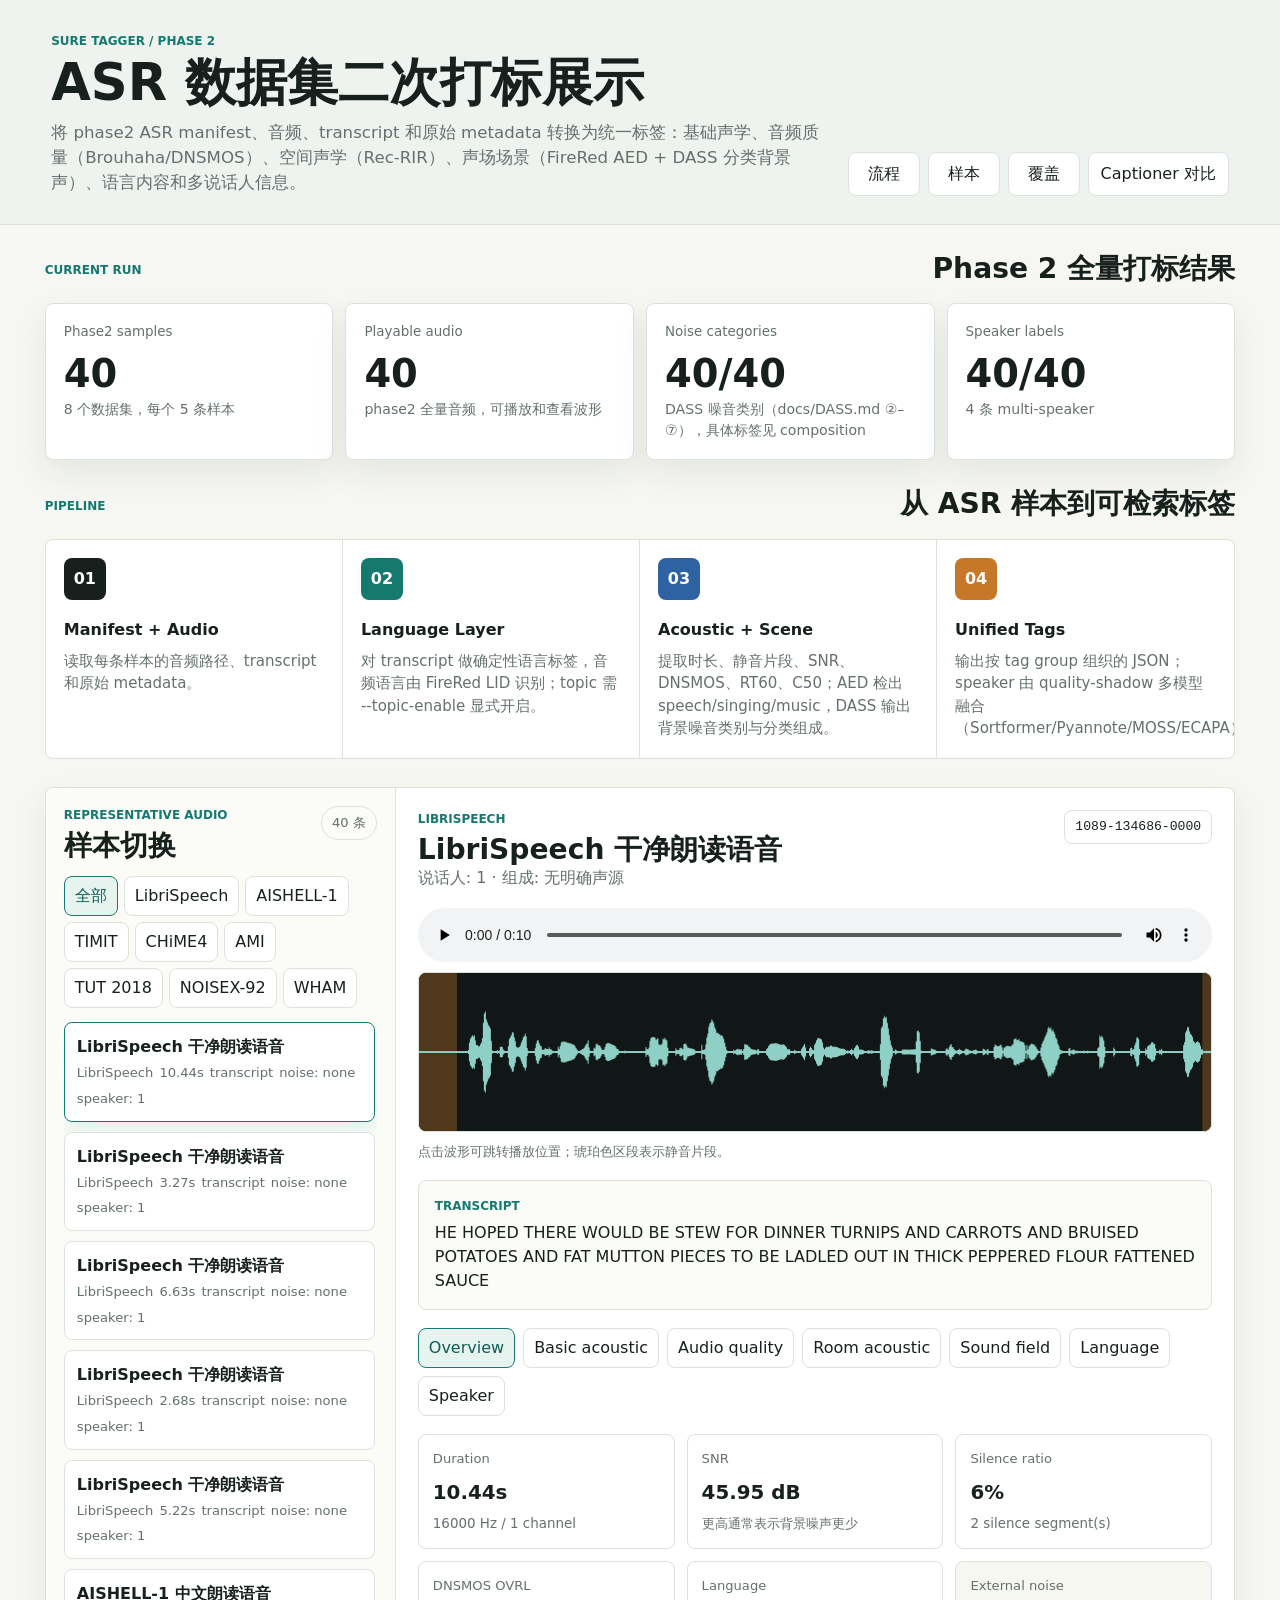
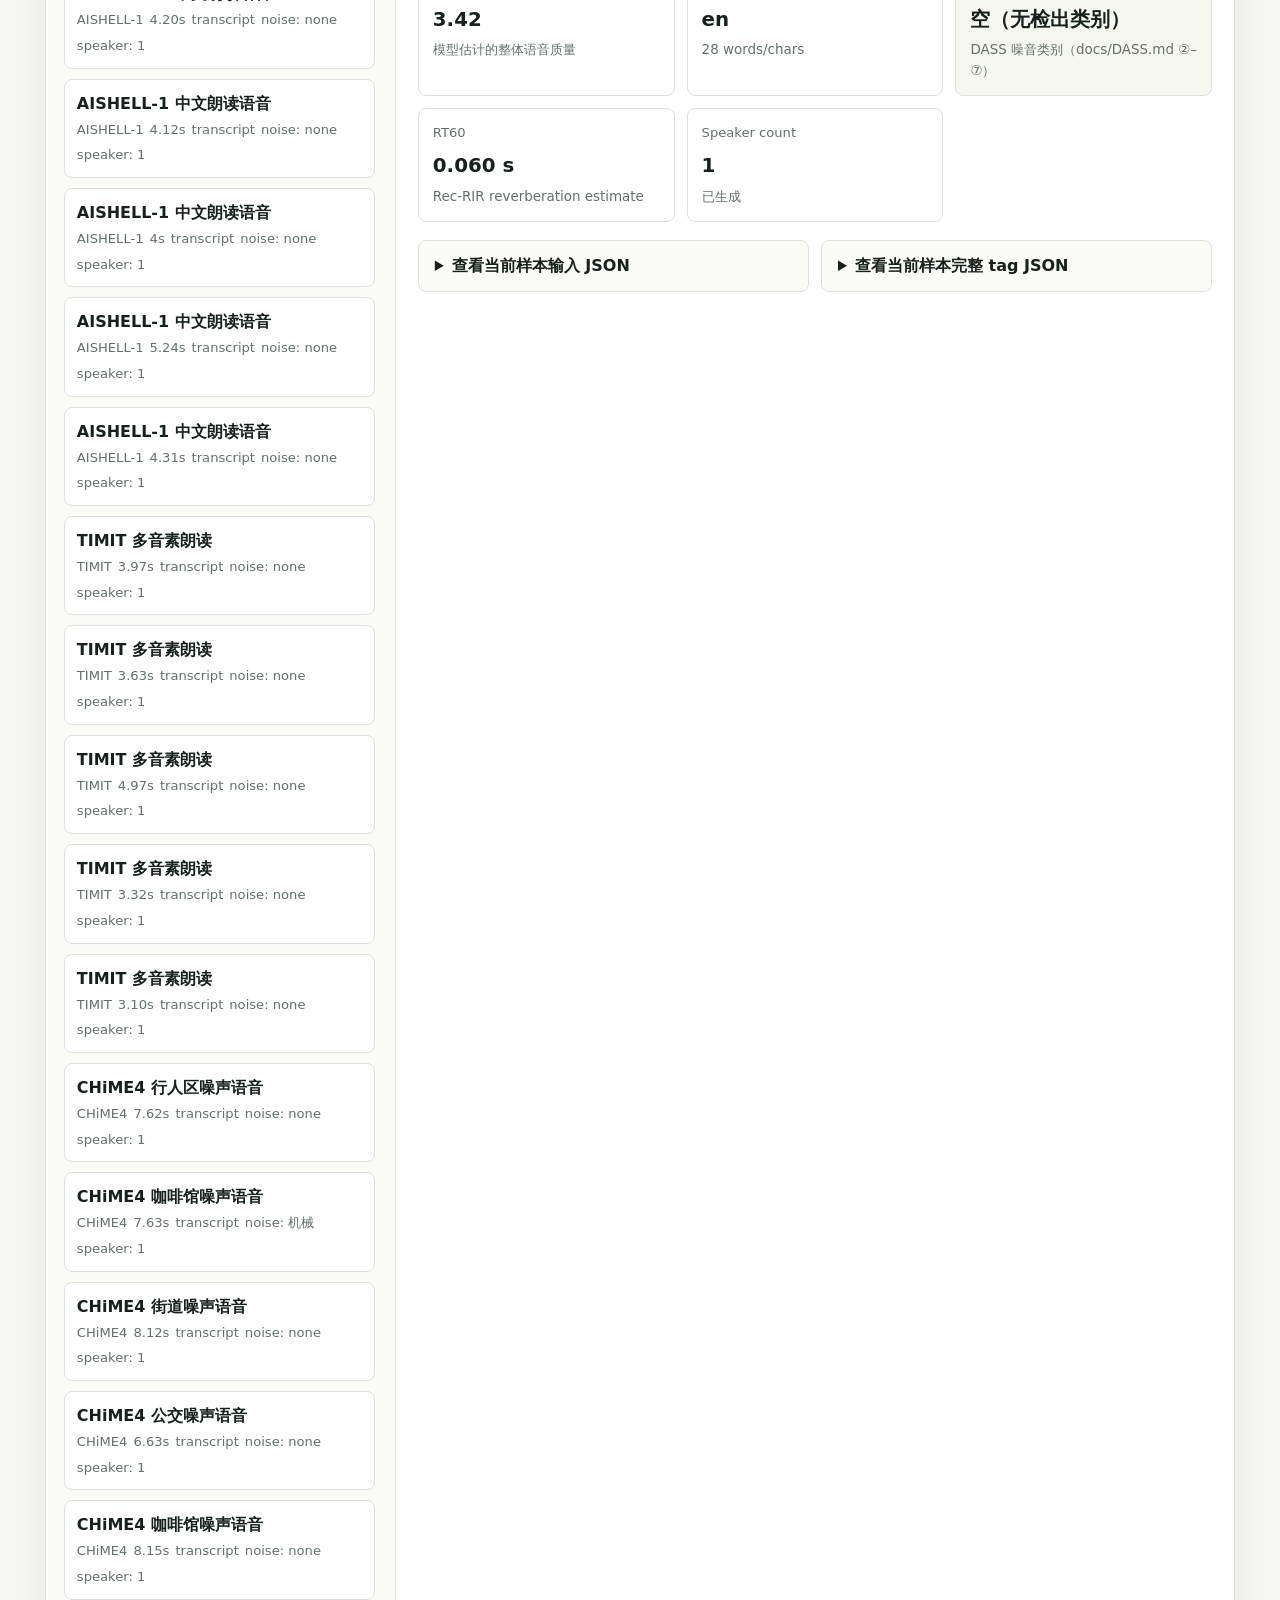
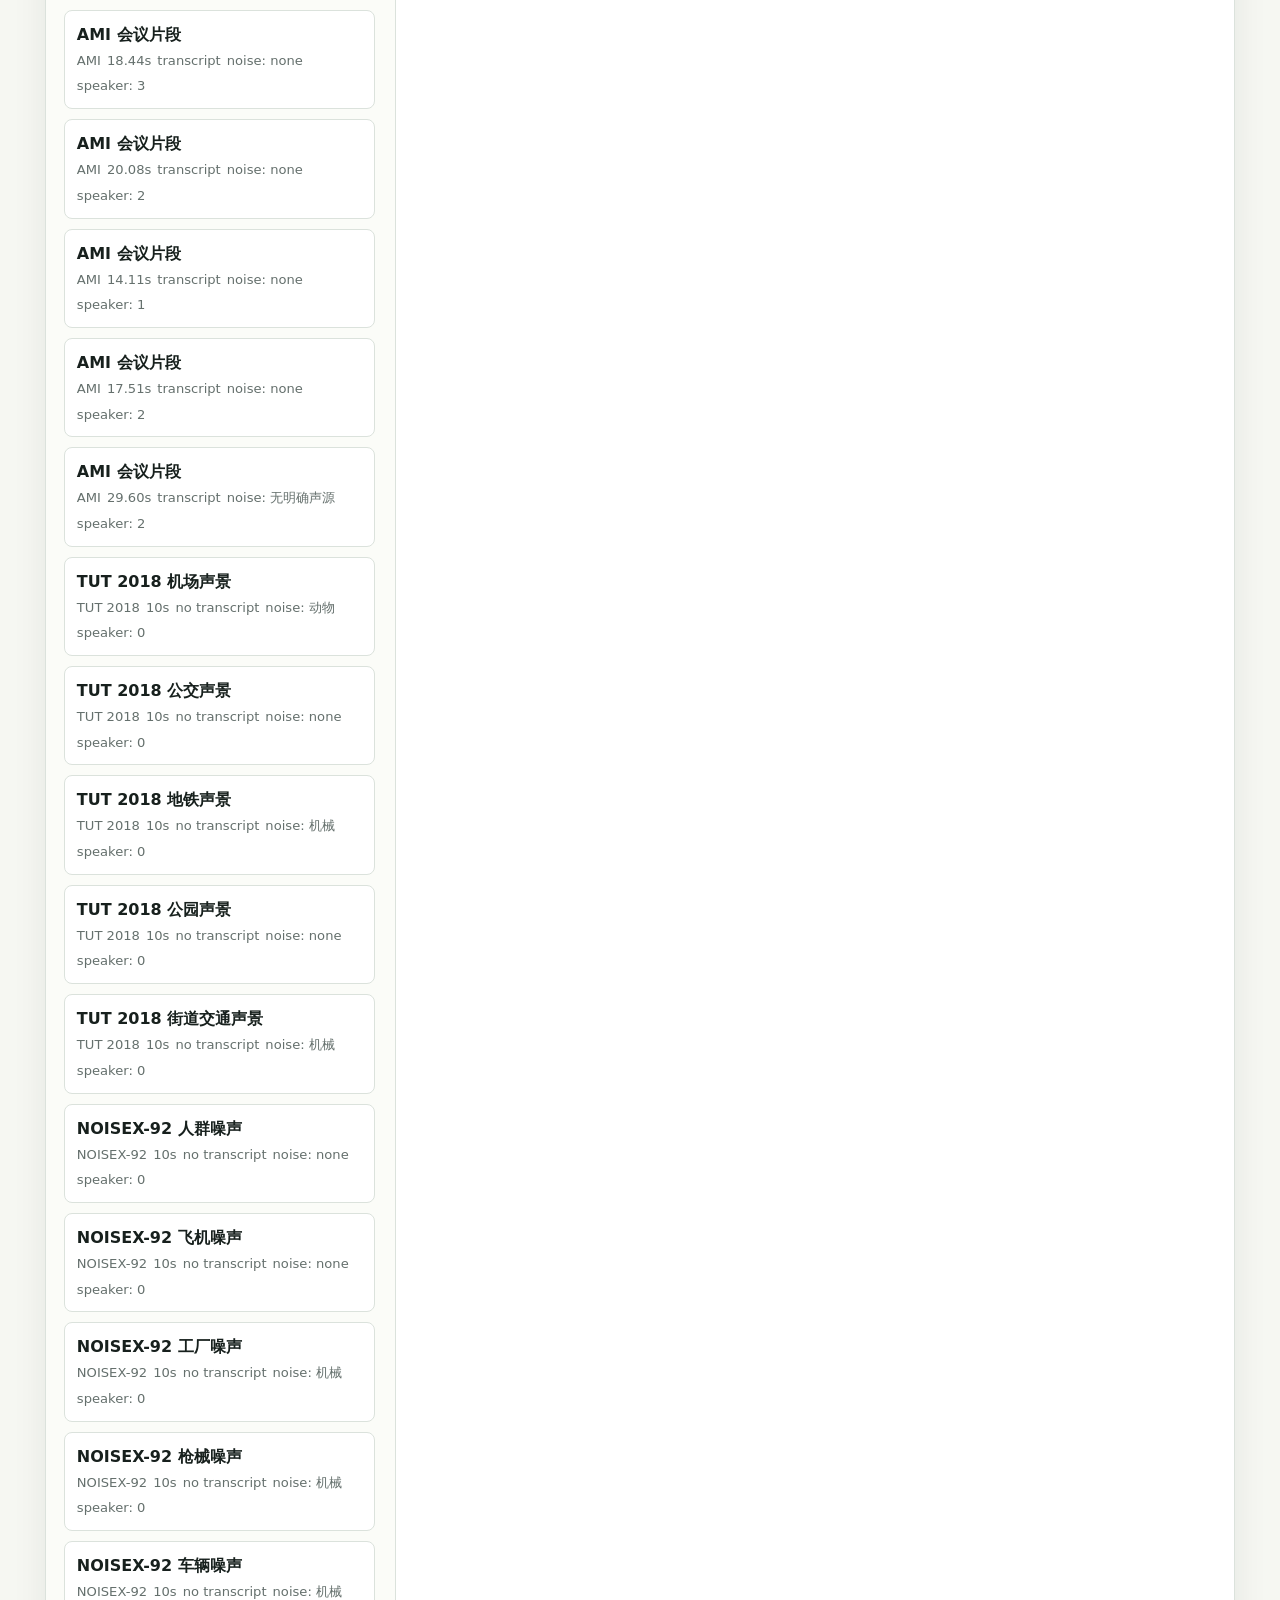
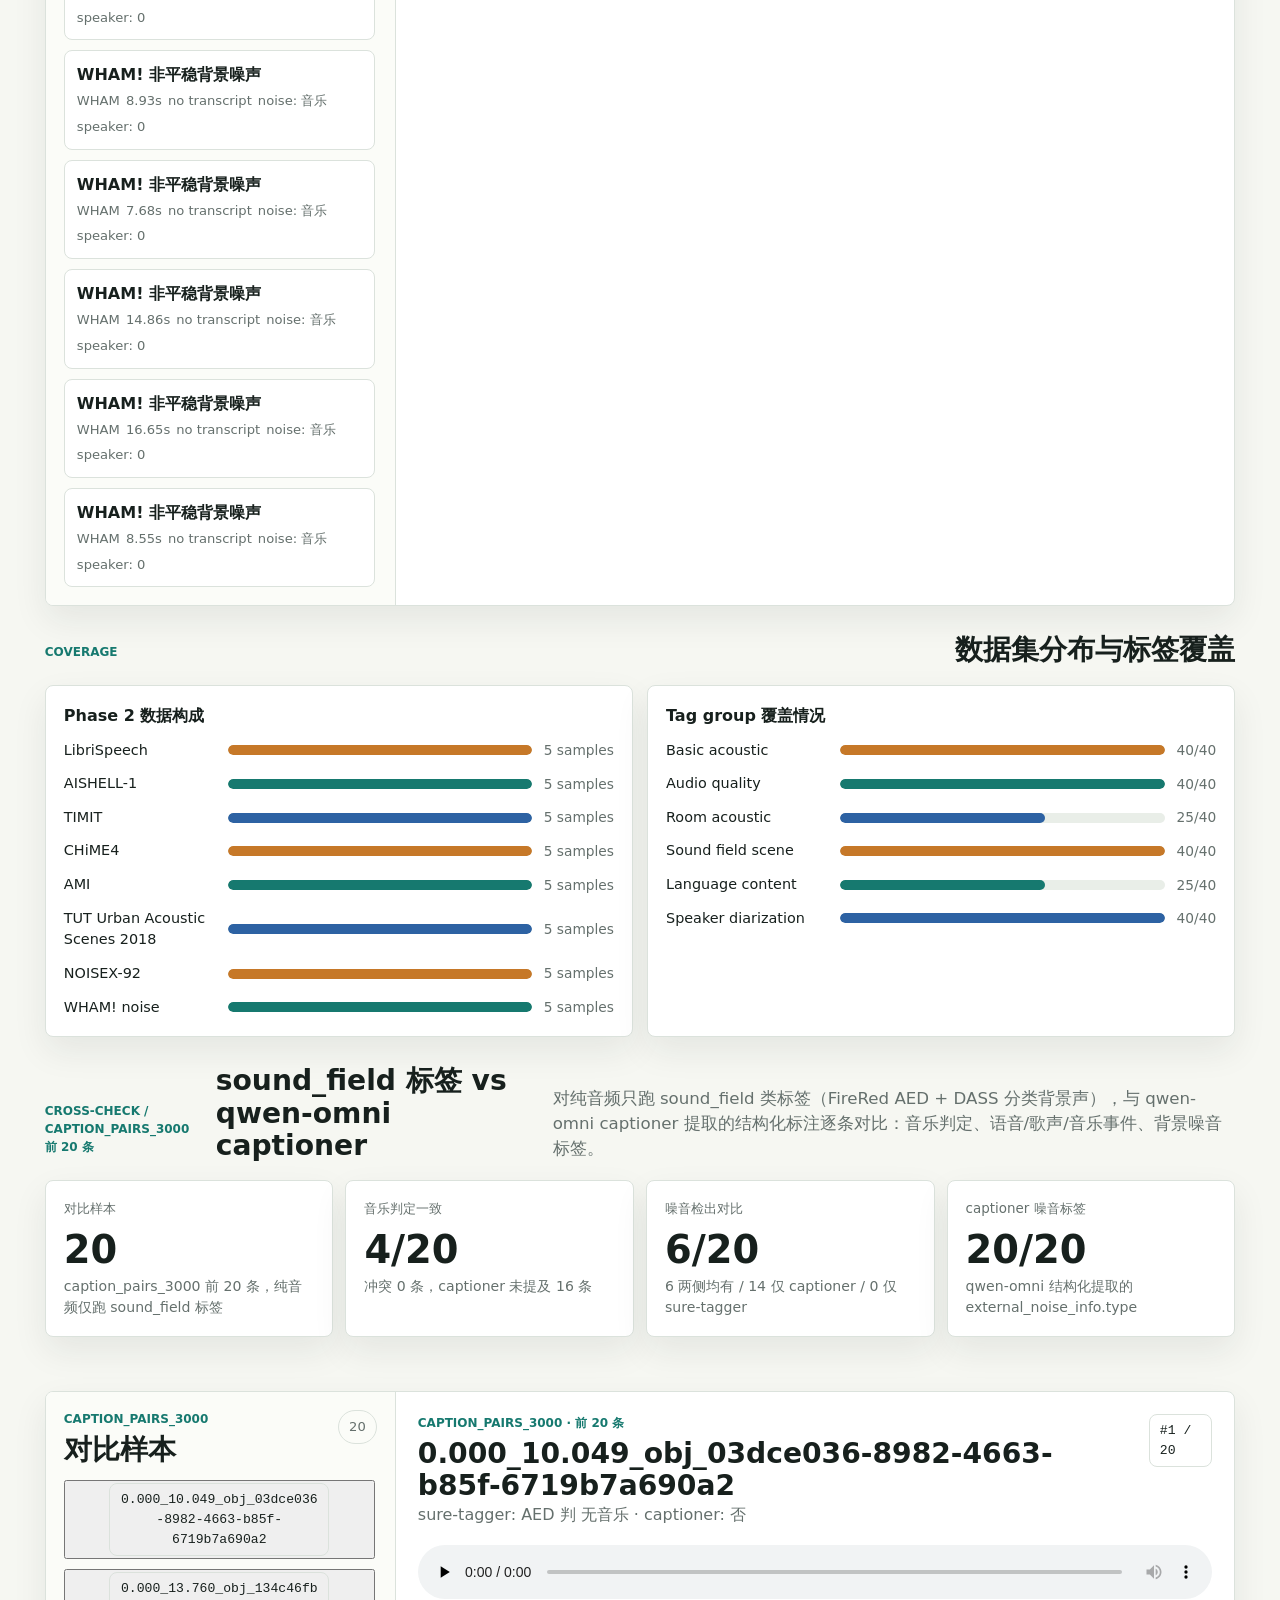
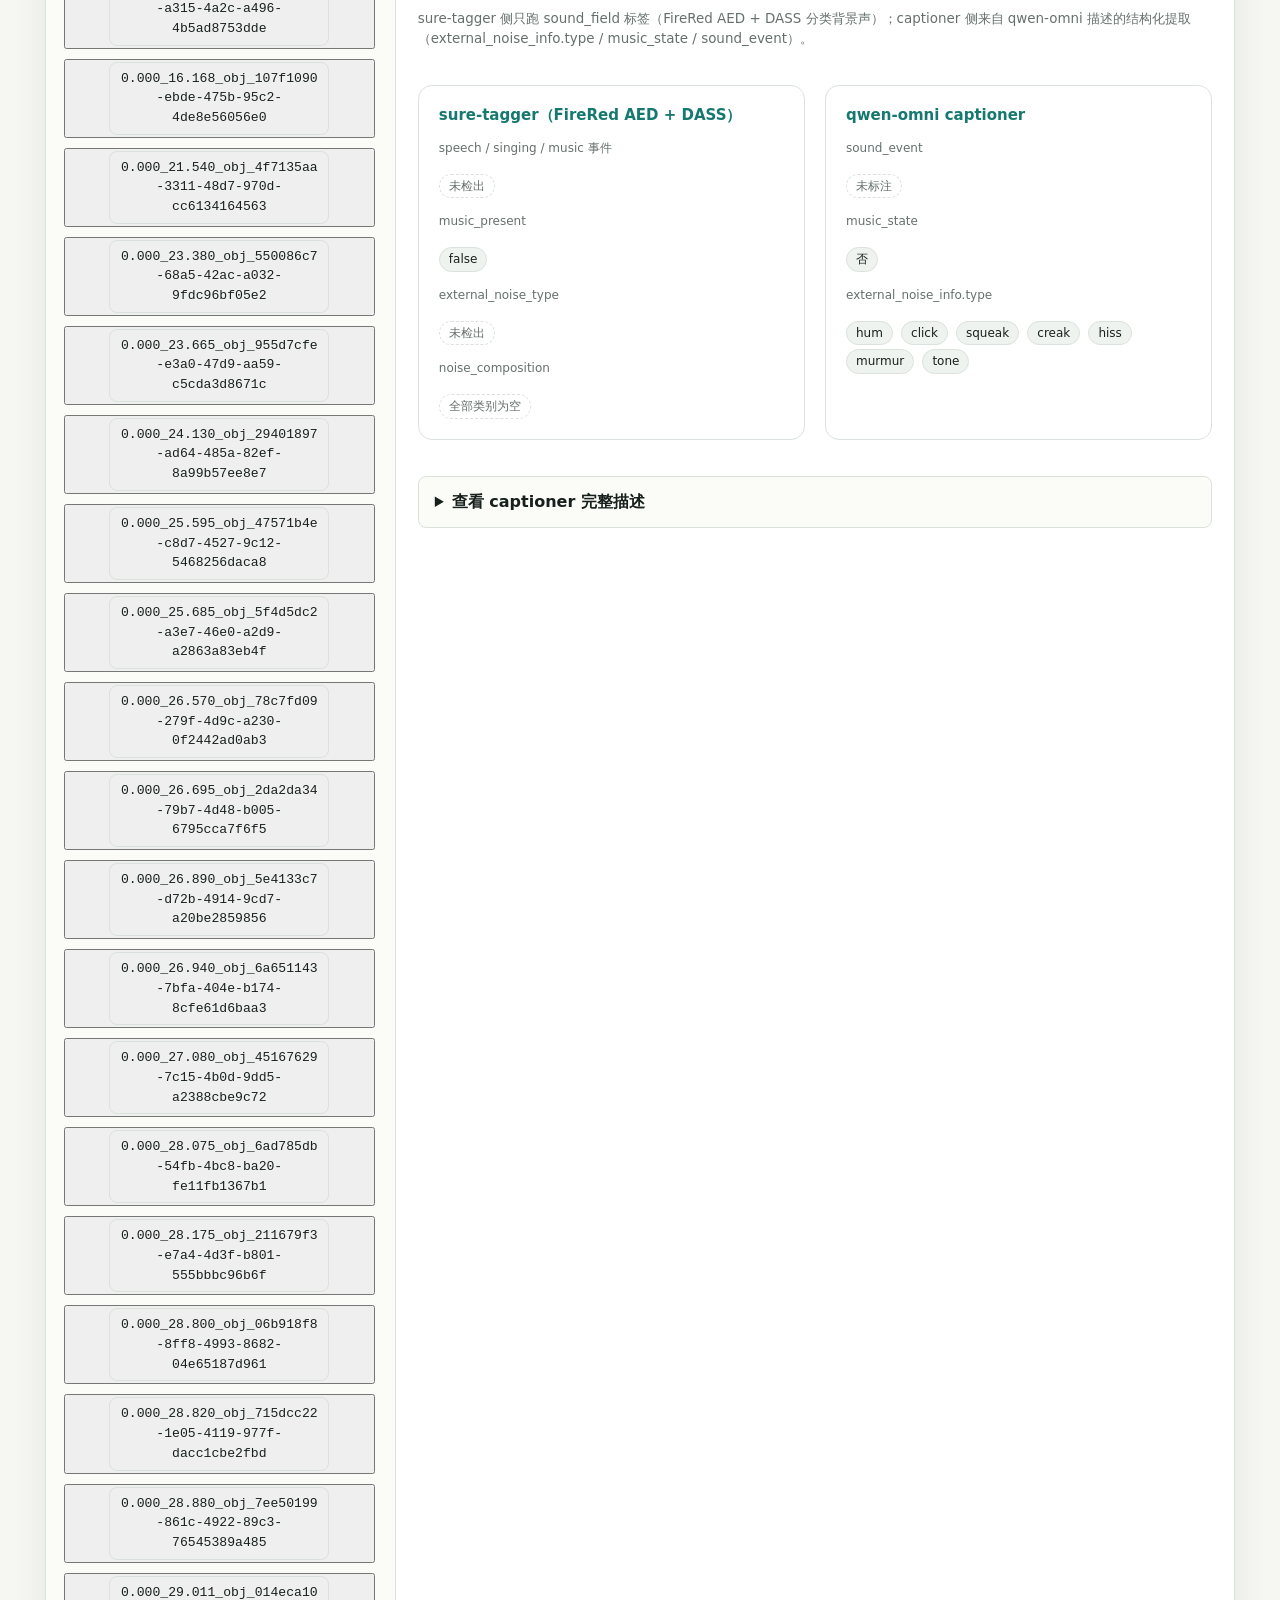
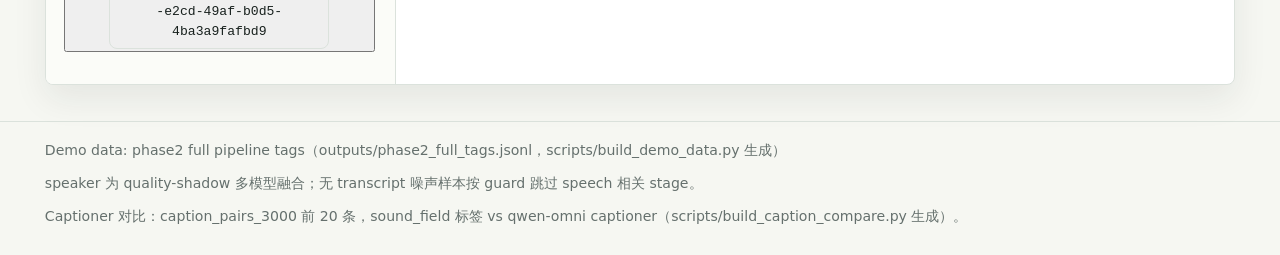
==== commit 27c455d8: "Publish demo site: captioner comparison with AED music gate" ====
--- a/index.html
+++ b/index.html
@@ -19,6 +19,7 @@
         <a href="#workflow">流程</a>
         <a href="#samples">样本</a>
         <a href="#coverage">覆盖</a>
+        <a href="#caption-compare">Captioner 对比</a>
       </nav>
     </header>
 
@@ -128,14 +129,65 @@
           </div>
         </div>
       </section>
+
+      <section class="summary-band caption-band" id="caption-compare" aria-labelledby="caption-title">
+        <div class="section-heading">
+          <p class="eyebrow">Cross-check / caption_pairs_3000 前 20 条</p>
+          <h2 id="caption-title">sound_field 标签 vs qwen-omni captioner</h2>
+          <p class="lead">
+            对纯音频只跑 sound_field 类标签（FireRed AED + DASS 分类背景声），与 qwen-omni captioner 提取的结构化标注逐条对比：音乐判定、语音/歌声/音乐事件、背景噪音标签。
+          </p>
+        </div>
+        <div class="metric-grid" id="captionMetrics"></div>
+      </section>
+
+      <section class="workspace" id="caption-workspace" aria-labelledby="caption-samples-title">
+        <aside class="sample-rail">
+          <div class="rail-heading">
+            <div>
+              <p class="eyebrow">caption_pairs_3000</p>
+              <h2 id="caption-samples-title">对比样本</h2>
+            </div>
+            <span class="count-pill" id="captionCount"></span>
+          </div>
+          <div class="sample-list" id="captionList"></div>
+        </aside>
+
+        <section class="sample-detail" aria-live="polite">
+          <div class="detail-header">
+            <div>
+              <p class="eyebrow">caption_pairs_3000 · 前 20 条</p>
+              <h2 id="captionSampleTitle"></h2>
+              <p class="sample-note" id="captionSampleNote"></p>
+            </div>
+            <div class="sample-id" id="captionSampleId"></div>
+          </div>
+
+          <div class="audio-stage">
+            <audio id="captionAudio" controls preload="none"></audio>
+            <div class="waveform-hint">
+              sure-tagger 侧只跑 sound_field 标签（FireRed AED + DASS 分类背景声）；captioner 侧来自 qwen-omni 描述的结构化提取（external_noise_info.type / music_state / sound_event）。
+            </div>
+          </div>
+
+          <div class="caption-compare-grid" id="captionCompareGrid"></div>
+
+          <details class="json-panel">
+            <summary>查看 captioner 完整描述</summary>
+            <div class="caption-text" id="captionText"></div>
+          </details>
+        </section>
+      </section>
     </main>
 
     <footer class="footer">
       <span>Demo data: phase2 full pipeline tags（outputs/phase2_full_tags.jsonl，scripts/build_demo_data.py 生成）</span>
       <span>speaker 为 quality-shadow 多模型融合；无 transcript 噪声样本按 guard 跳过 speech 相关 stage。</span>
+      <span>Captioner 对比：caption_pairs_3000 前 20 条，sound_field 标签 vs qwen-omni captioner（scripts/build_caption_compare.py 生成）。</span>
     </footer>
 
     <script src="data.js"></script>
+    <script src="caption_compare.js"></script>
     <script src="app.js"></script>
   </body>
 </html>
--- a/styles.css
+++ b/styles.css
@@ -868,3 +868,88 @@
     display: grid;
   }
 }
+
+/* Captioner comparison section */
+.caption-band {
+  margin-bottom: 26px;
+}
+
+.caption-compare-grid {
+  display: grid;
+  grid-template-columns: 1fr 1fr;
+  gap: 20px;
+  margin: 18px 0;
+}
+
+.caption-source {
+  border: 1px solid var(--line);
+  border-radius: 14px;
+  background: var(--surface);
+  padding: 18px 20px;
+}
+
+.caption-source h3 {
+  margin: 0 0 12px;
+  font-size: 15px;
+  color: var(--teal);
+}
+
+.caption-source dl {
+  margin: 0;
+  display: grid;
+  gap: 12px;
+}
+
+.caption-source dt {
+  font-size: 12px;
+  color: var(--muted);
+  margin-bottom: 3px;
+}
+
+.caption-source dd {
+  margin: 0;
+  font-size: 13px;
+  line-height: 1.55;
+}
+
+.caption-tag {
+  display: inline-block;
+  margin: 2px 4px 2px 0;
+  padding: 2px 9px;
+  border-radius: 999px;
+  background: var(--surface-strong);
+  border: 1px solid var(--line);
+  font-size: 12px;
+  color: var(--ink);
+}
+
+.caption-tag.is-category {
+  background: rgba(22, 121, 111, 0.09);
+  border-color: rgba(22, 121, 111, 0.35);
+  color: var(--teal);
+  font-weight: 600;
+}
+
+.caption-tag.is-missing {
+  background: transparent;
+  border-style: dashed;
+  color: var(--muted);
+}
+
+.caption-text {
+  white-space: pre-wrap;
+  font-size: 13px;
+  line-height: 1.7;
+  color: var(--ink);
+  background: var(--surface);
+  border: 1px solid var(--line);
+  border-radius: 10px;
+  padding: 14px 16px;
+  margin-top: 10px;
+}
+
+@media (max-width: 720px) {
+  .caption-compare-grid {
+    grid-template-columns: 1fr;
+  }
+}
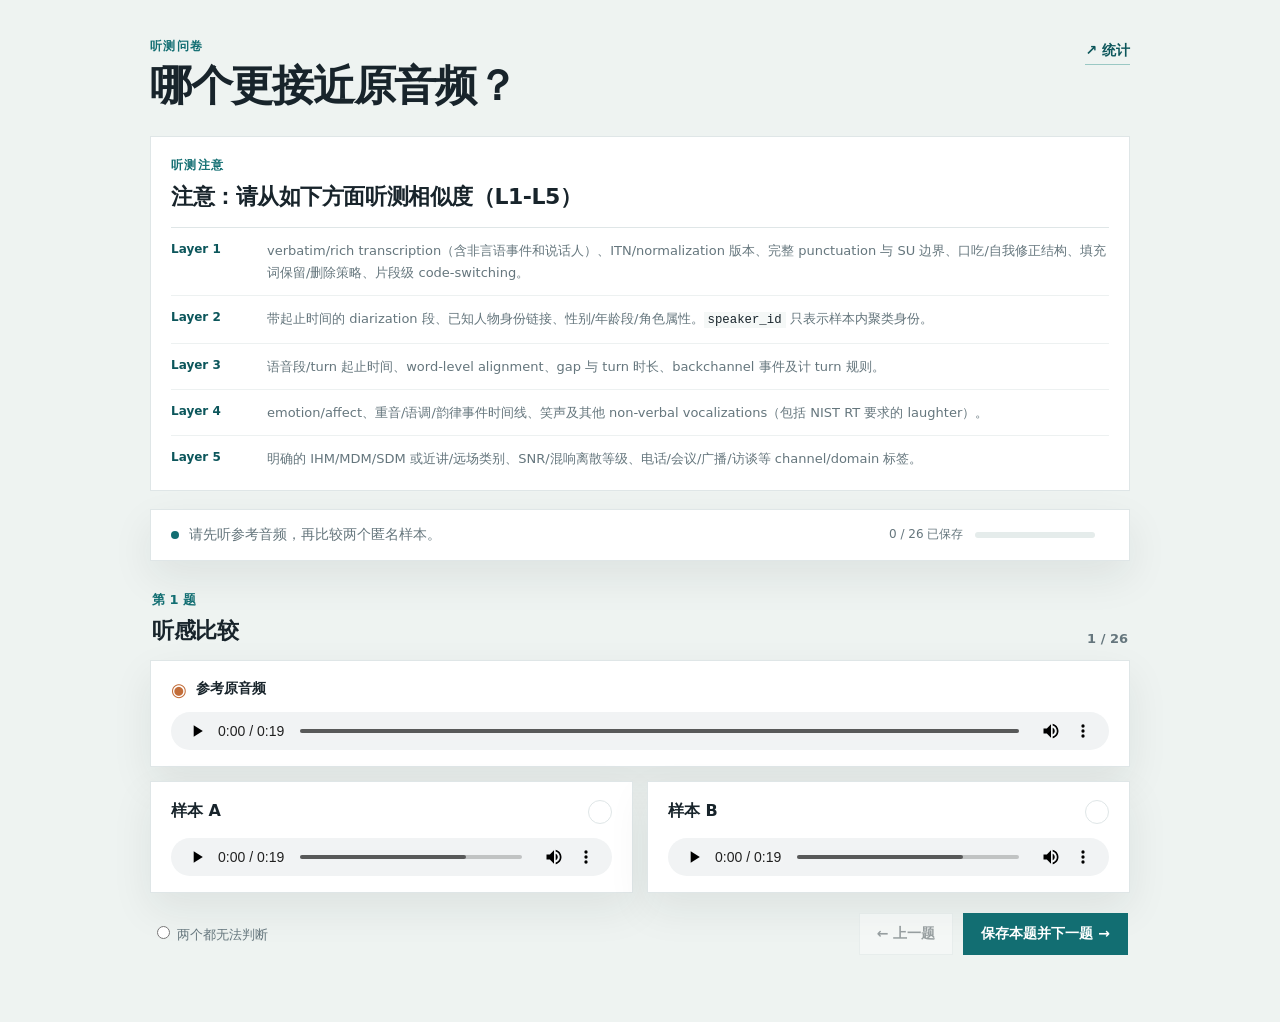
==== commit 2ed2f6a3: "Add GitHub Pages survey entry point" ====
--- a/index.html
+++ b/index.html
@@ -1,193 +1,13 @@
 <!doctype html>
 <html lang="zh-CN">
-  <head>
-    <meta charset="utf-8" />
-    <meta name="viewport" content="width=device-width, initial-scale=1" />
-    <title>ASR 数据集二次打标 Demo</title>
-    <link rel="stylesheet" href="styles.css" />
-  </head>
-  <body>
-    <header class="topbar">
-      <div>
-        <p class="eyebrow">Sure Tagger / Phase 2</p>
-        <h1>ASR 数据集二次打标展示</h1>
-        <p class="lead">
-          将 phase2 ASR manifest、音频、transcript 和原始 metadata 转换为统一标签：基础声学、音频质量（Brouhaha/DNSMOS）、空间声学（Rec-RIR）、声场场景（FireRed AED + DASS 分类背景声）、语言内容和多说话人信息。
-        </p>
-      </div>
-      <nav class="topnav" aria-label="页面导航">
-        <a href="#workflow">流程</a>
-        <a href="#samples">样本</a>
-        <a href="#coverage">覆盖</a>
-        <a href="#caption-compare">Captioner 对比</a>
-      </nav>
-    </header>
-
-    <main>
-      <section class="summary-band" aria-labelledby="summary-title">
-        <div class="section-heading">
-          <p class="eyebrow">Current run</p>
-          <h2 id="summary-title">Phase 2 全量打标结果</h2>
-        </div>
-        <div class="metric-grid" id="metricGrid"></div>
-      </section>
-
-      <section class="workflow-band" id="workflow" aria-labelledby="workflow-title">
-        <div class="section-heading">
-          <p class="eyebrow">Pipeline</p>
-          <h2 id="workflow-title">从 ASR 样本到可检索标签</h2>
-        </div>
-        <div class="pipeline">
-          <article class="pipeline-step">
-            <span class="step-index">01</span>
-            <h3>Manifest + Audio</h3>
-            <p>读取每条样本的音频路径、transcript 和原始 metadata。</p>
-          </article>
-          <article class="pipeline-step">
-            <span class="step-index">02</span>
-            <h3>Language Layer</h3>
-            <p>对 transcript 做确定性语言标签，音频语言由 FireRed LID 识别；topic 需 --topic-enable 显式开启。</p>
-          </article>
-          <article class="pipeline-step">
-            <span class="step-index">03</span>
-            <h3>Acoustic + Scene</h3>
-            <p>提取时长、静音片段、SNR、DNSMOS、RT60、C50；AED 检出 speech/singing/music，DASS 输出背景噪音类别与分类组成。</p>
-          </article>
-          <article class="pipeline-step">
-            <span class="step-index">04</span>
-            <h3>Unified Tags</h3>
-            <p>输出按 tag group 组织的 JSON；speaker 由 quality-shadow 多模型融合（Sortformer/Pyannote/MOSS/ECAPA）。</p>
-          </article>
-        </div>
-      </section>
-
-      <section class="workspace" id="samples" aria-labelledby="samples-title">
-        <aside class="sample-rail">
-          <div class="rail-heading">
-            <div>
-              <p class="eyebrow">Representative audio</p>
-              <h2 id="samples-title">样本切换</h2>
-            </div>
-            <span class="count-pill" id="visibleCount"></span>
-          </div>
-          <div class="filter-row" id="filterRow" aria-label="按数据集筛选"></div>
-          <div class="sample-list" id="sampleList"></div>
-        </aside>
-
-        <section class="sample-detail" aria-live="polite">
-          <div class="detail-header">
-            <div>
-              <p class="eyebrow" id="activeDataset"></p>
-              <h2 id="activeTitle"></h2>
-              <p class="sample-note" id="activeNote"></p>
-            </div>
-            <div class="sample-id" id="activeSampleId"></div>
-          </div>
-
-          <div class="audio-stage">
-            <audio id="audioPlayer" controls preload="metadata"></audio>
-            <canvas id="waveform" height="160" aria-label="音频波形"></canvas>
-            <div class="waveform-hint">点击波形可跳转播放位置；琥珀色区段表示静音片段。</div>
-          </div>
-
-          <div class="transcript-strip">
-            <div>
-              <p class="eyebrow">Transcript</p>
-              <p class="transcript" id="transcriptText"></p>
-            </div>
-          </div>
-
-          <div class="tag-toolbar" id="tagToolbar" role="tablist" aria-label="标签分组"></div>
-          <div class="tag-grid" id="tagGrid"></div>
-
-          <div class="json-panels">
-            <details class="json-panel">
-              <summary>查看当前样本输入 JSON</summary>
-              <pre id="inputJson"></pre>
-            </details>
-            <details class="json-panel">
-              <summary>查看当前样本完整 tag JSON</summary>
-              <pre id="rawJson"></pre>
-            </details>
-          </div>
-        </section>
-      </section>
-
-      <section class="coverage-band" id="coverage" aria-labelledby="coverage-title">
-        <div class="section-heading">
-          <p class="eyebrow">Coverage</p>
-          <h2 id="coverage-title">数据集分布与标签覆盖</h2>
-        </div>
-        <div class="coverage-grid">
-          <div class="coverage-panel">
-            <h3>Phase 2 数据构成</h3>
-            <div id="datasetBars"></div>
-          </div>
-          <div class="coverage-panel">
-            <h3>Tag group 覆盖情况</h3>
-            <div id="coverageBars"></div>
-          </div>
-        </div>
-      </section>
-
-      <section class="summary-band caption-band" id="caption-compare" aria-labelledby="caption-title">
-        <div class="section-heading">
-          <p class="eyebrow">Cross-check / caption_pairs_3000 前 20 条</p>
-          <h2 id="caption-title">sound_field 标签 vs qwen-omni captioner</h2>
-          <p class="lead">
-            对纯音频只跑 sound_field 类标签（FireRed AED + DASS 分类背景声），与 qwen-omni captioner 提取的结构化标注逐条对比：音乐判定、语音/歌声/音乐事件、背景噪音标签。
-          </p>
-        </div>
-        <div class="metric-grid" id="captionMetrics"></div>
-      </section>
-
-      <section class="workspace" id="caption-workspace" aria-labelledby="caption-samples-title">
-        <aside class="sample-rail">
-          <div class="rail-heading">
-            <div>
-              <p class="eyebrow">caption_pairs_3000</p>
-              <h2 id="caption-samples-title">对比样本</h2>
-            </div>
-            <span class="count-pill" id="captionCount"></span>
-          </div>
-          <div class="sample-list" id="captionList"></div>
-        </aside>
-
-        <section class="sample-detail" aria-live="polite">
-          <div class="detail-header">
-            <div>
-              <p class="eyebrow">caption_pairs_3000 · 前 20 条</p>
-              <h2 id="captionSampleTitle"></h2>
-              <p class="sample-note" id="captionSampleNote"></p>
-            </div>
-            <div class="sample-id" id="captionSampleId"></div>
-          </div>
-
-          <div class="audio-stage">
-            <audio id="captionAudio" controls preload="none"></audio>
-            <div class="waveform-hint">
-              sure-tagger 侧只跑 sound_field 标签（FireRed AED + DASS 分类背景声）；captioner 侧来自 qwen-omni 描述的结构化提取（external_noise_info.type / music_state / sound_event）。
-            </div>
-          </div>
-
-          <div class="caption-compare-grid" id="captionCompareGrid"></div>
-
-          <details class="json-panel">
-            <summary>查看 captioner 完整描述</summary>
-            <div class="caption-text" id="captionText"></div>
-          </details>
-        </section>
-      </section>
-    </main>
-
-    <footer class="footer">
-      <span>Demo data: phase2 full pipeline tags（outputs/phase2_full_tags.jsonl，scripts/build_demo_data.py 生成）</span>
-      <span>speaker 为 quality-shadow 多模型融合；无 transcript 噪声样本按 guard 跳过 speech 相关 stage。</span>
-      <span>Captioner 对比：caption_pairs_3000 前 20 条，sound_field 标签 vs qwen-omni captioner（scripts/build_caption_compare.py 生成）。</span>
-    </footer>
-
-    <script src="data.js"></script>
-    <script src="caption_compare.js"></script>
-    <script src="app.js"></script>
-  </body>
+<head>
+  <meta charset="utf-8">
+  <meta http-equiv="refresh" content="0; url=survey_v1/">
+  <meta name="viewport" content="width=device-width, initial-scale=1">
+  <title>语音还原度听测</title>
+</head>
+<body>
+  <p><a href="survey_v1/">进入语音还原度听测</a></p>
+  <script>window.location.replace('survey_v1/');</script>
+</body>
 </html>
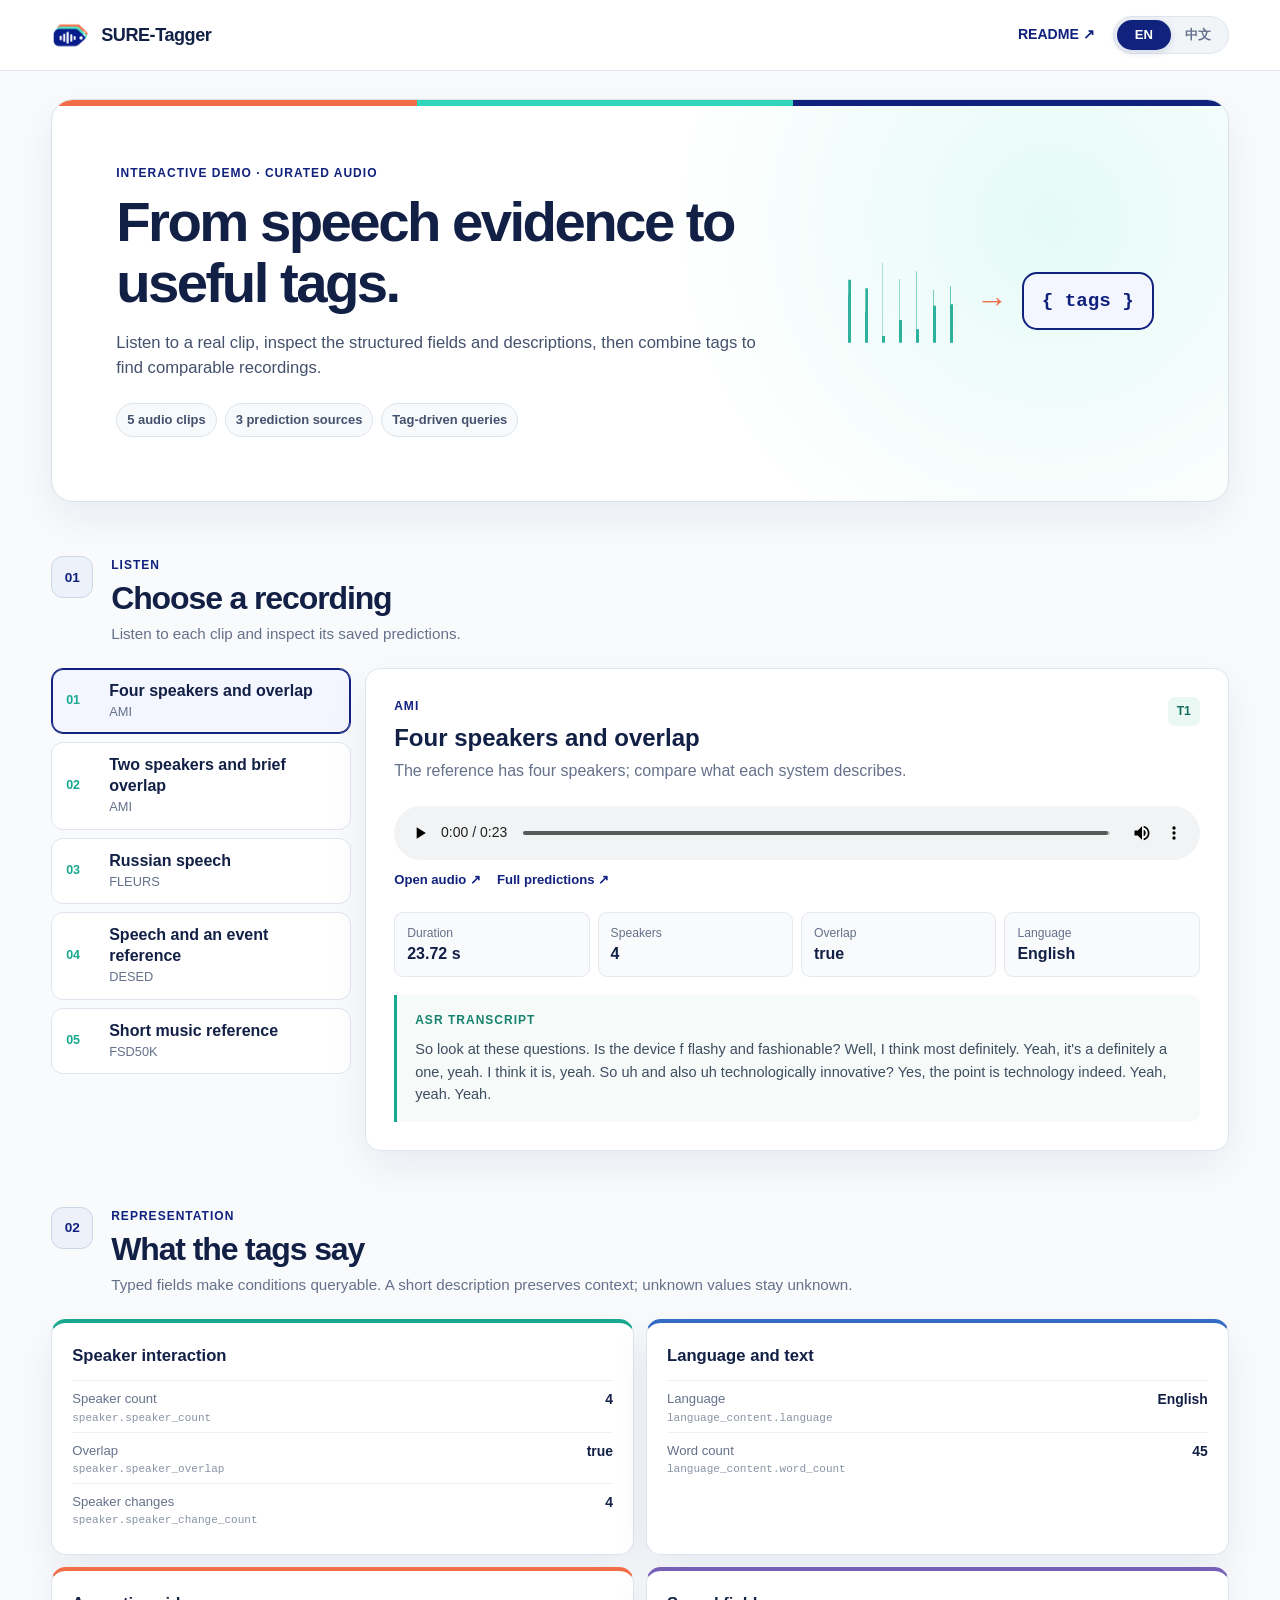
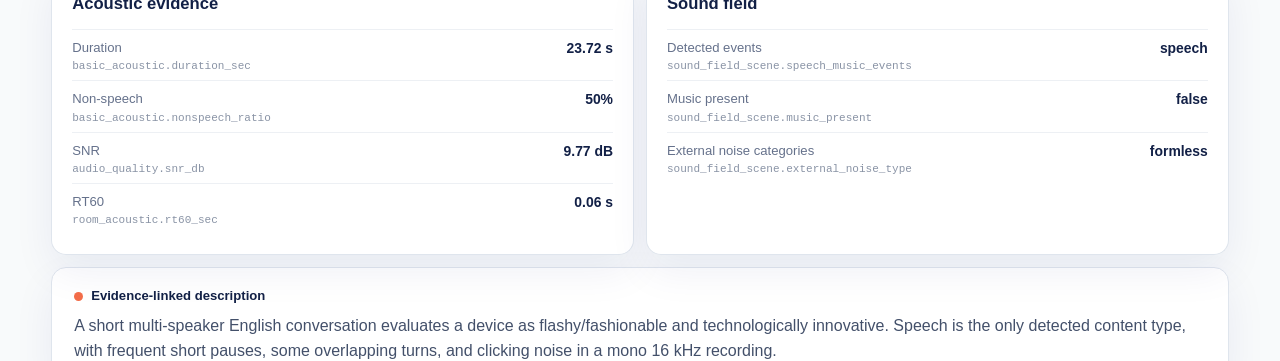
==== commit 72e0895b: "Make SURE-Tagger demo the Pages homepage" ====
--- a/index.html
+++ b/index.html
@@ -1,13 +1,12 @@
 <!doctype html>
-<html lang="zh-CN">
-<head>
-  <meta charset="utf-8">
-  <meta http-equiv="refresh" content="0; url=survey_v1/">
-  <meta name="viewport" content="width=device-width, initial-scale=1">
-  <title>语音还原度听测</title>
-</head>
-<body>
-  <p><a href="survey_v1/">进入语音还原度听测</a></p>
-  <script>window.location.replace('survey_v1/');</script>
-</body>
+<html lang="en">
+  <head>
+    <meta charset="utf-8" />
+    <meta name="viewport" content="width=device-width, initial-scale=1" />
+    <meta http-equiv="refresh" content="0; url=./sure-tagger-main/demo/" />
+    <title>SURE-Tagger · Interactive demo</title>
+  </head>
+  <body>
+    <p><a href="./sure-tagger-main/demo/">Open the SURE-Tagger interactive demo</a></p>
+  </body>
 </html>
